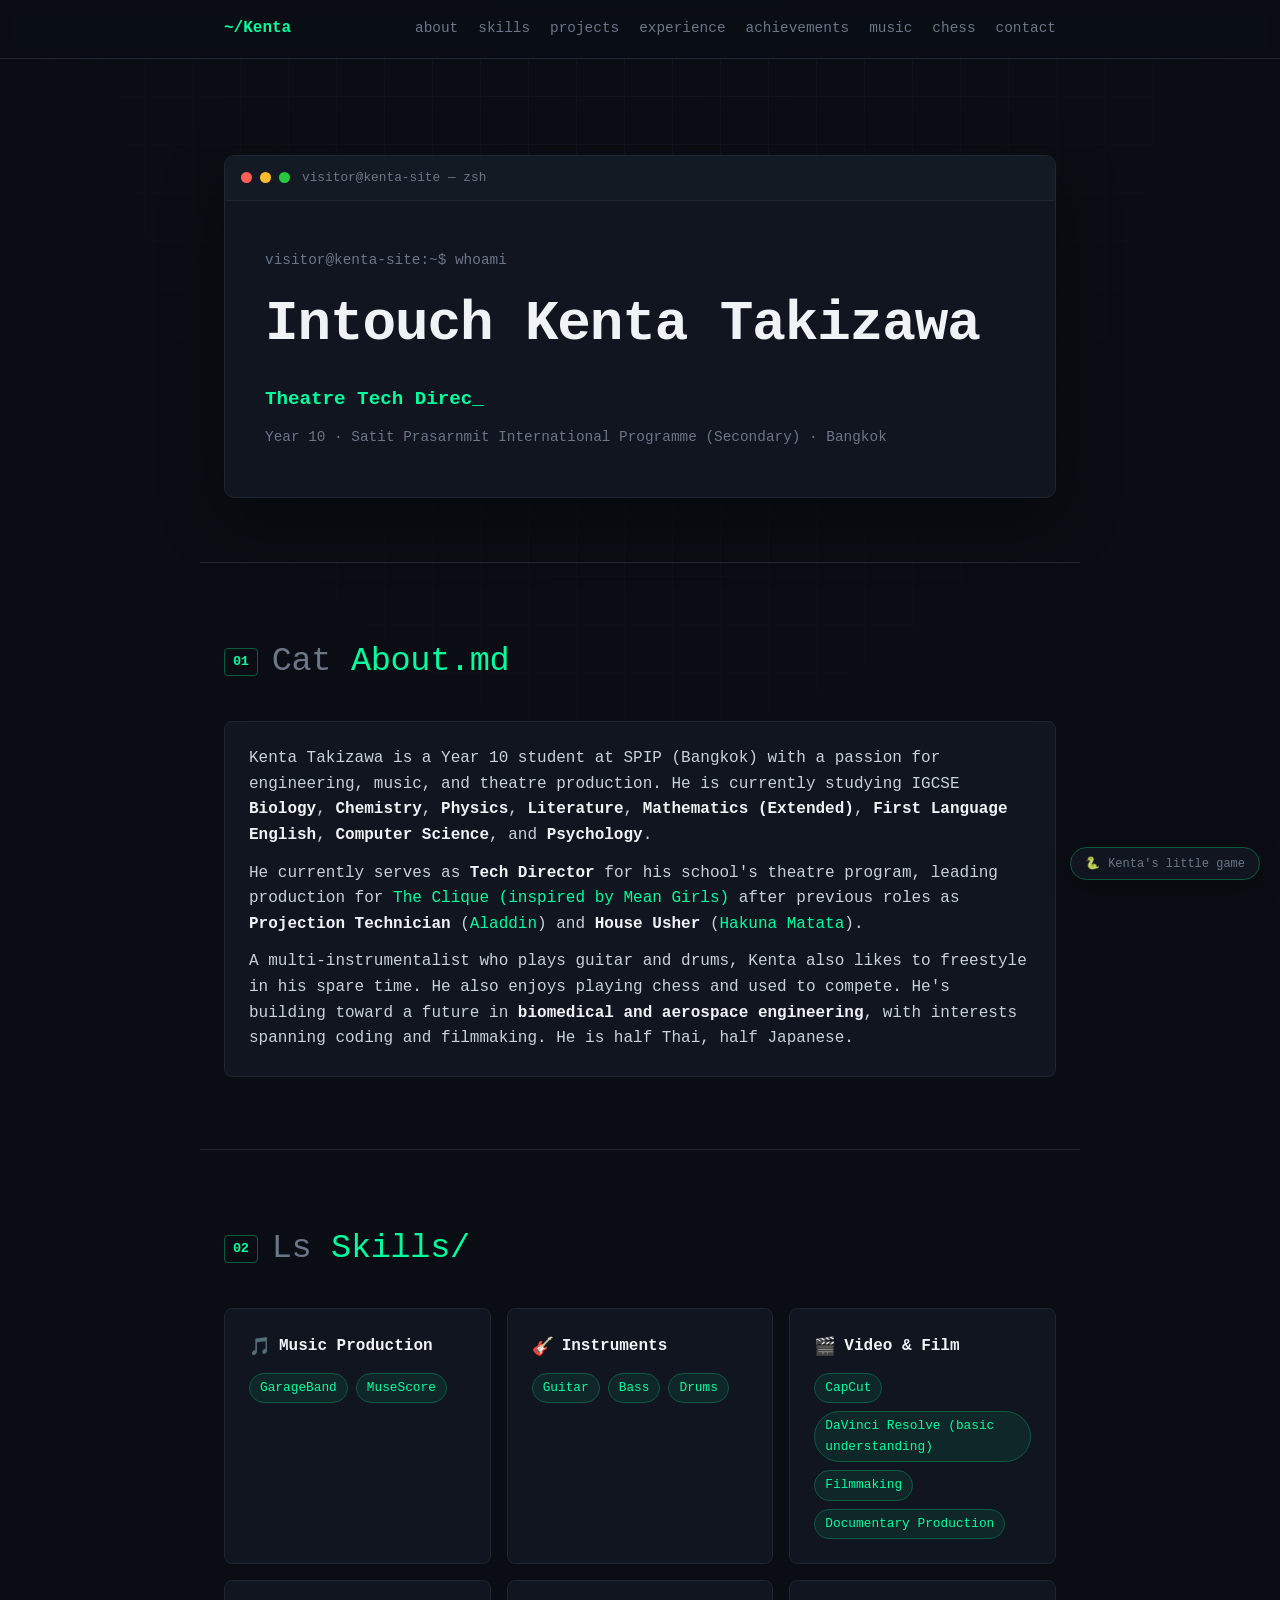
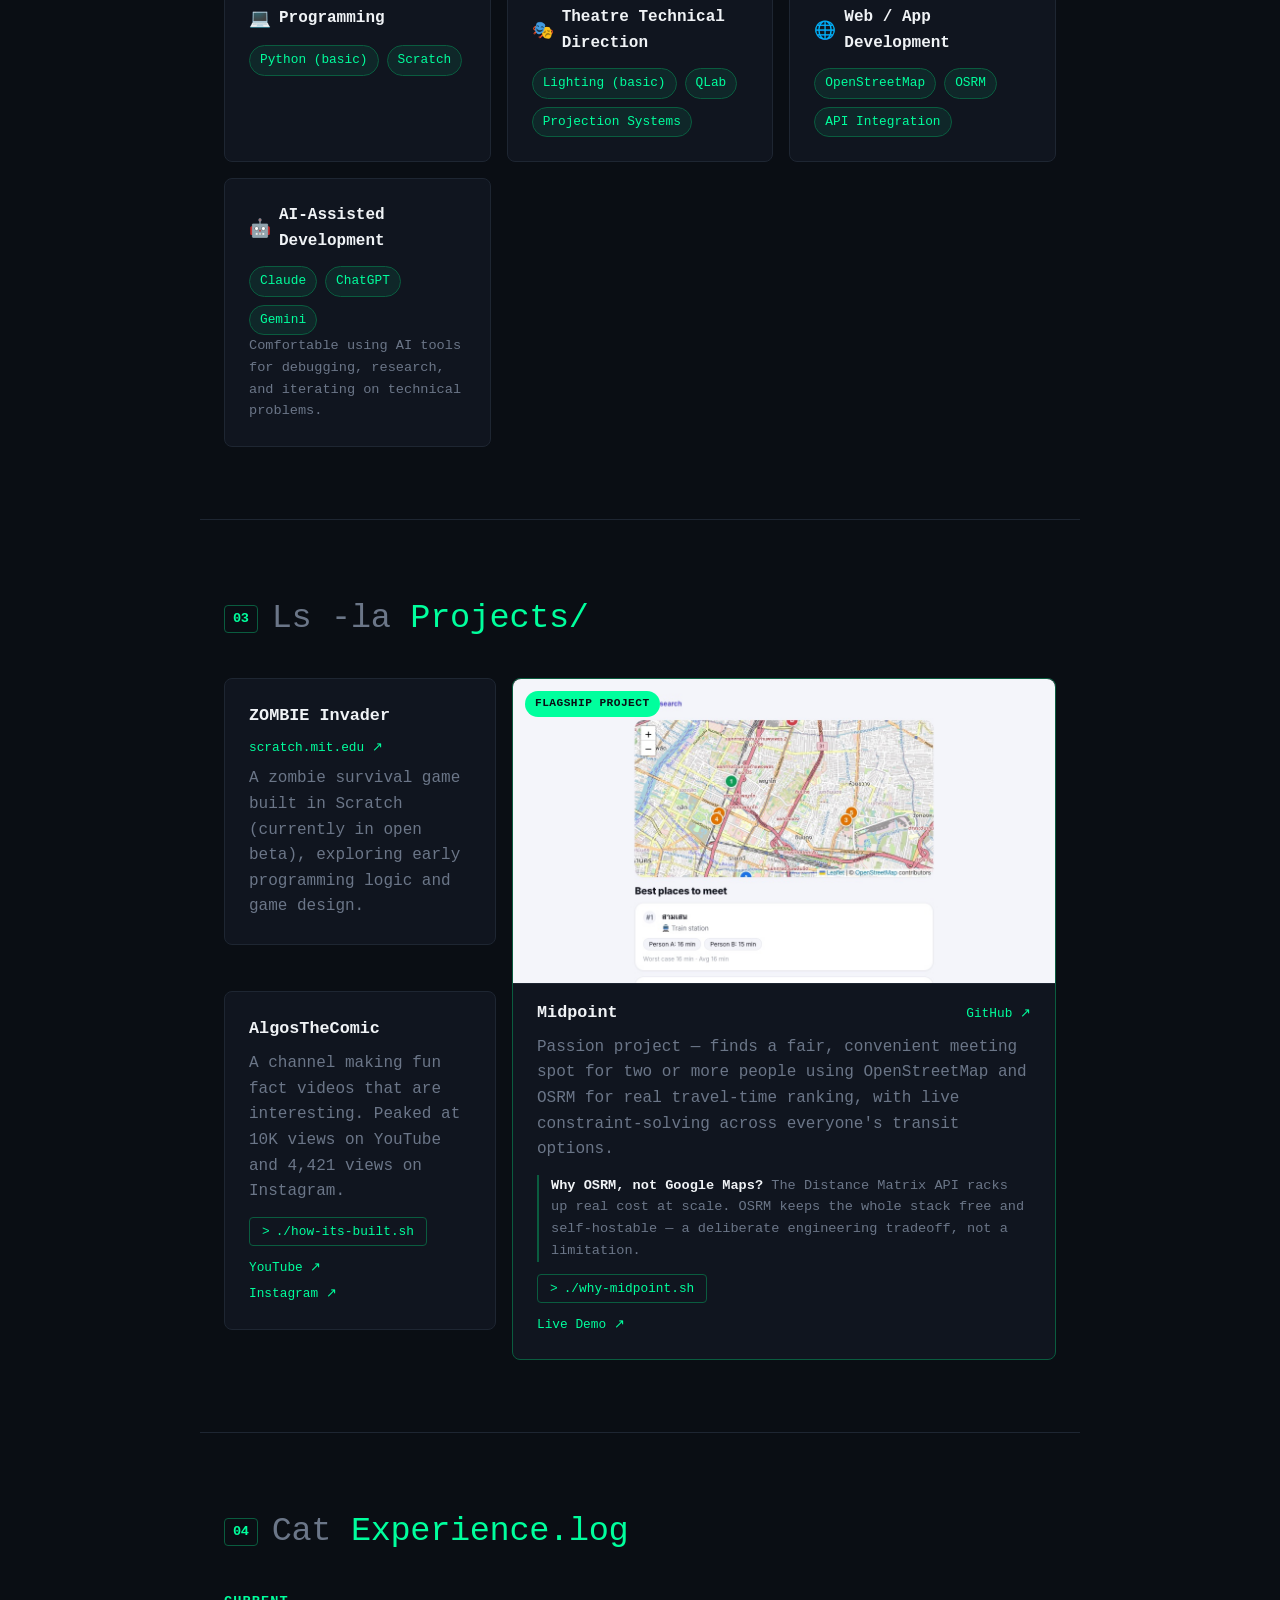
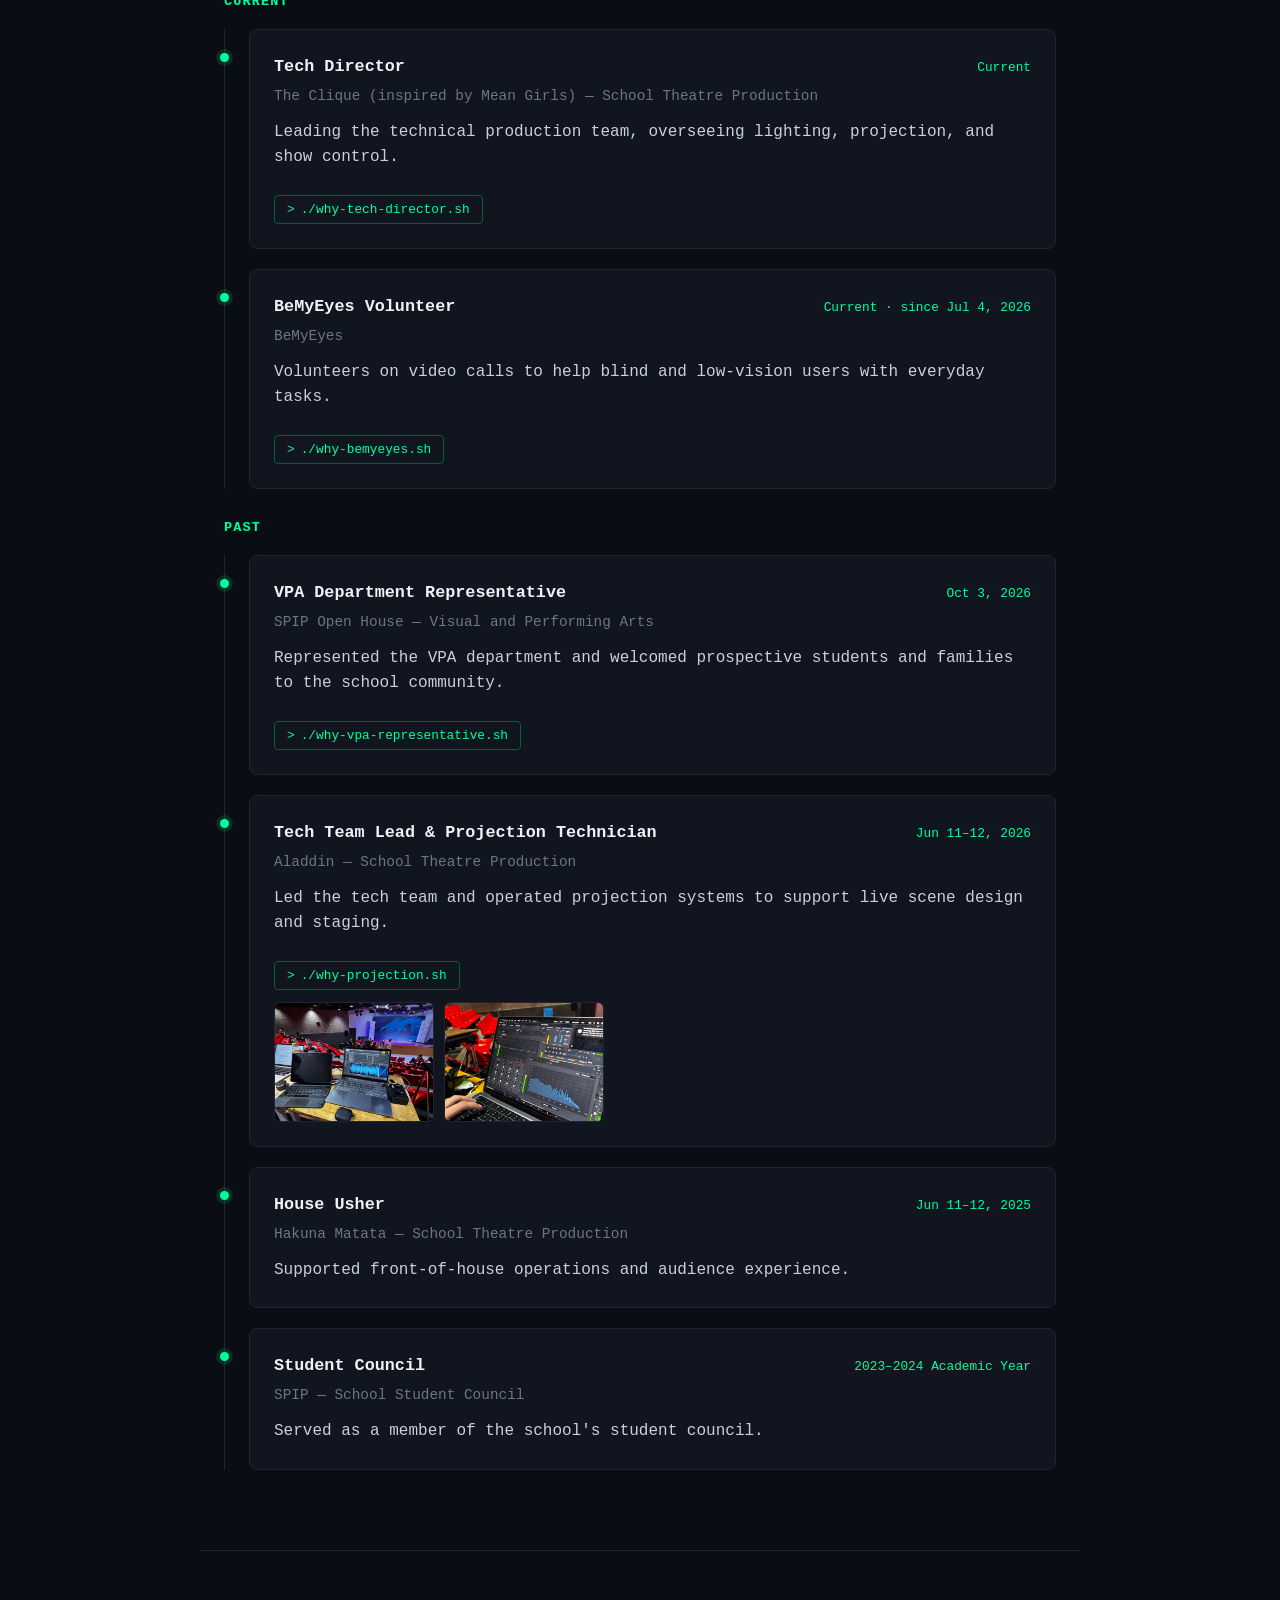
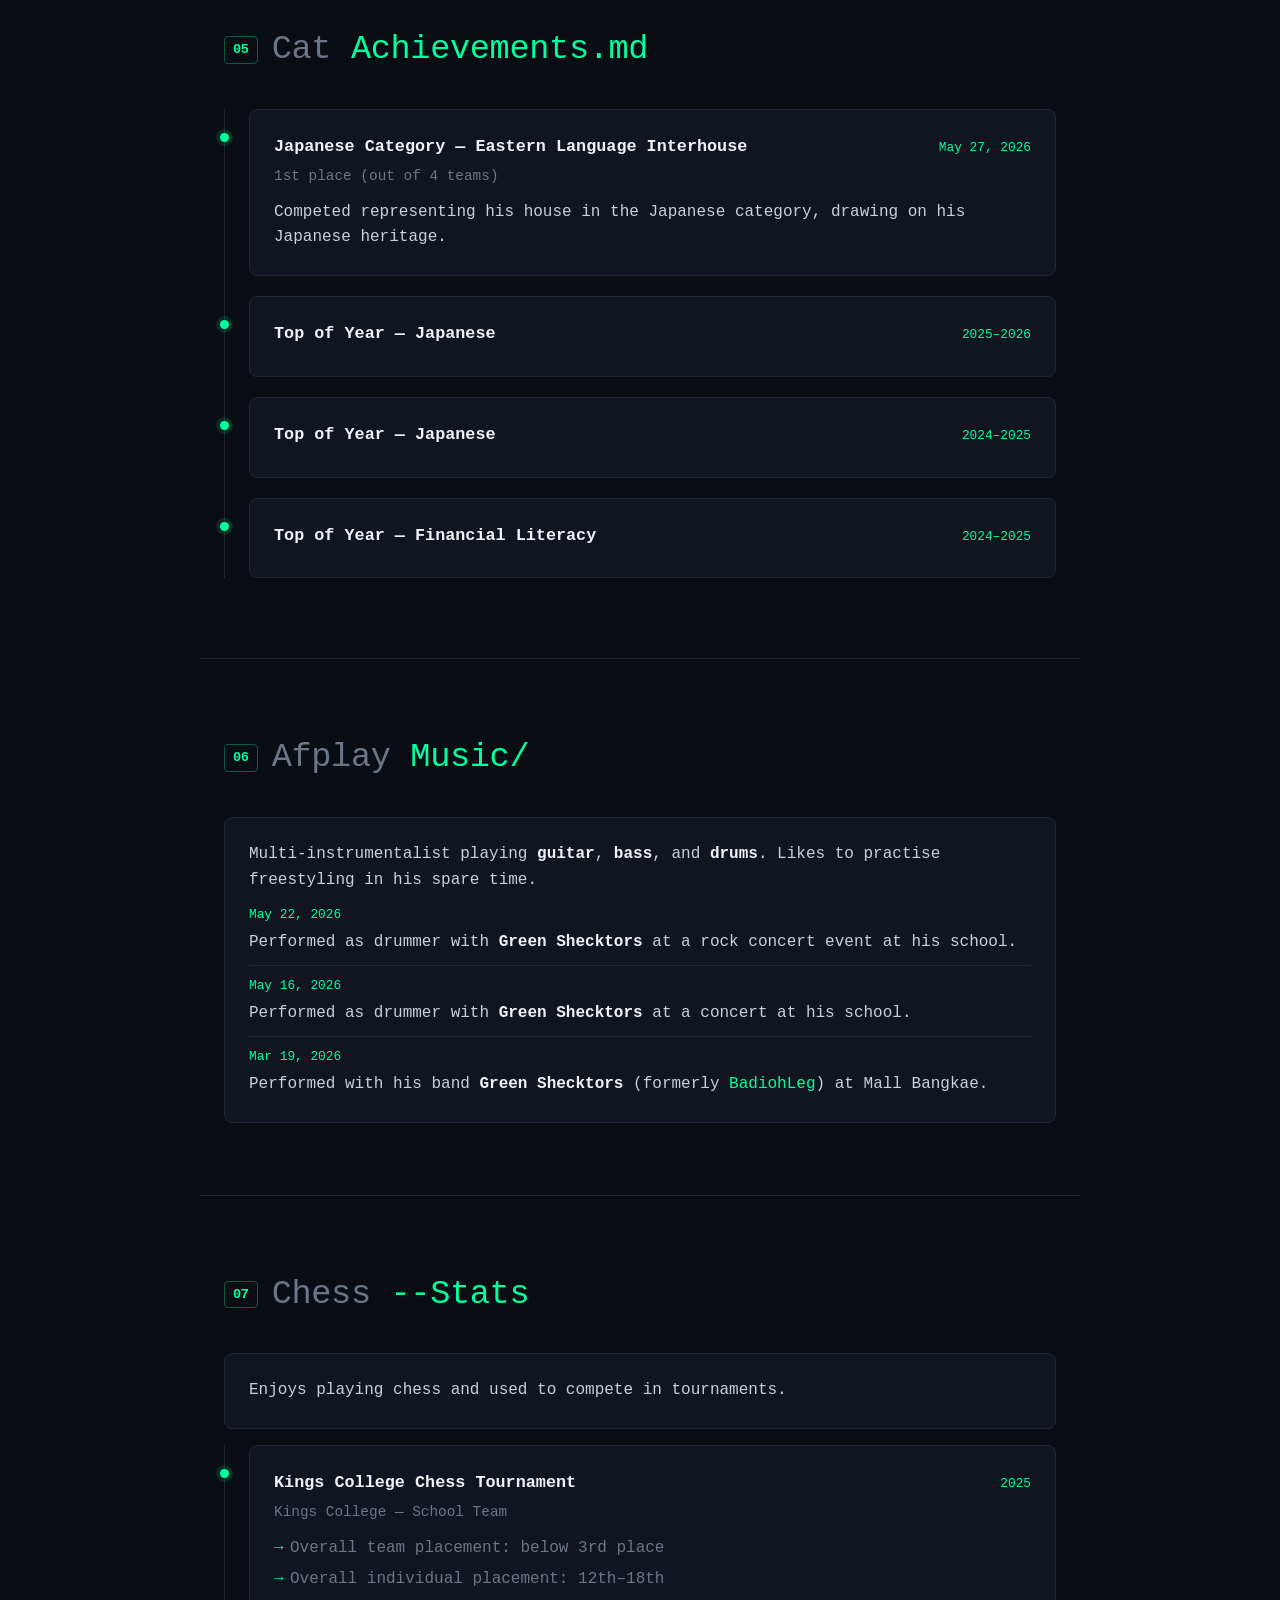
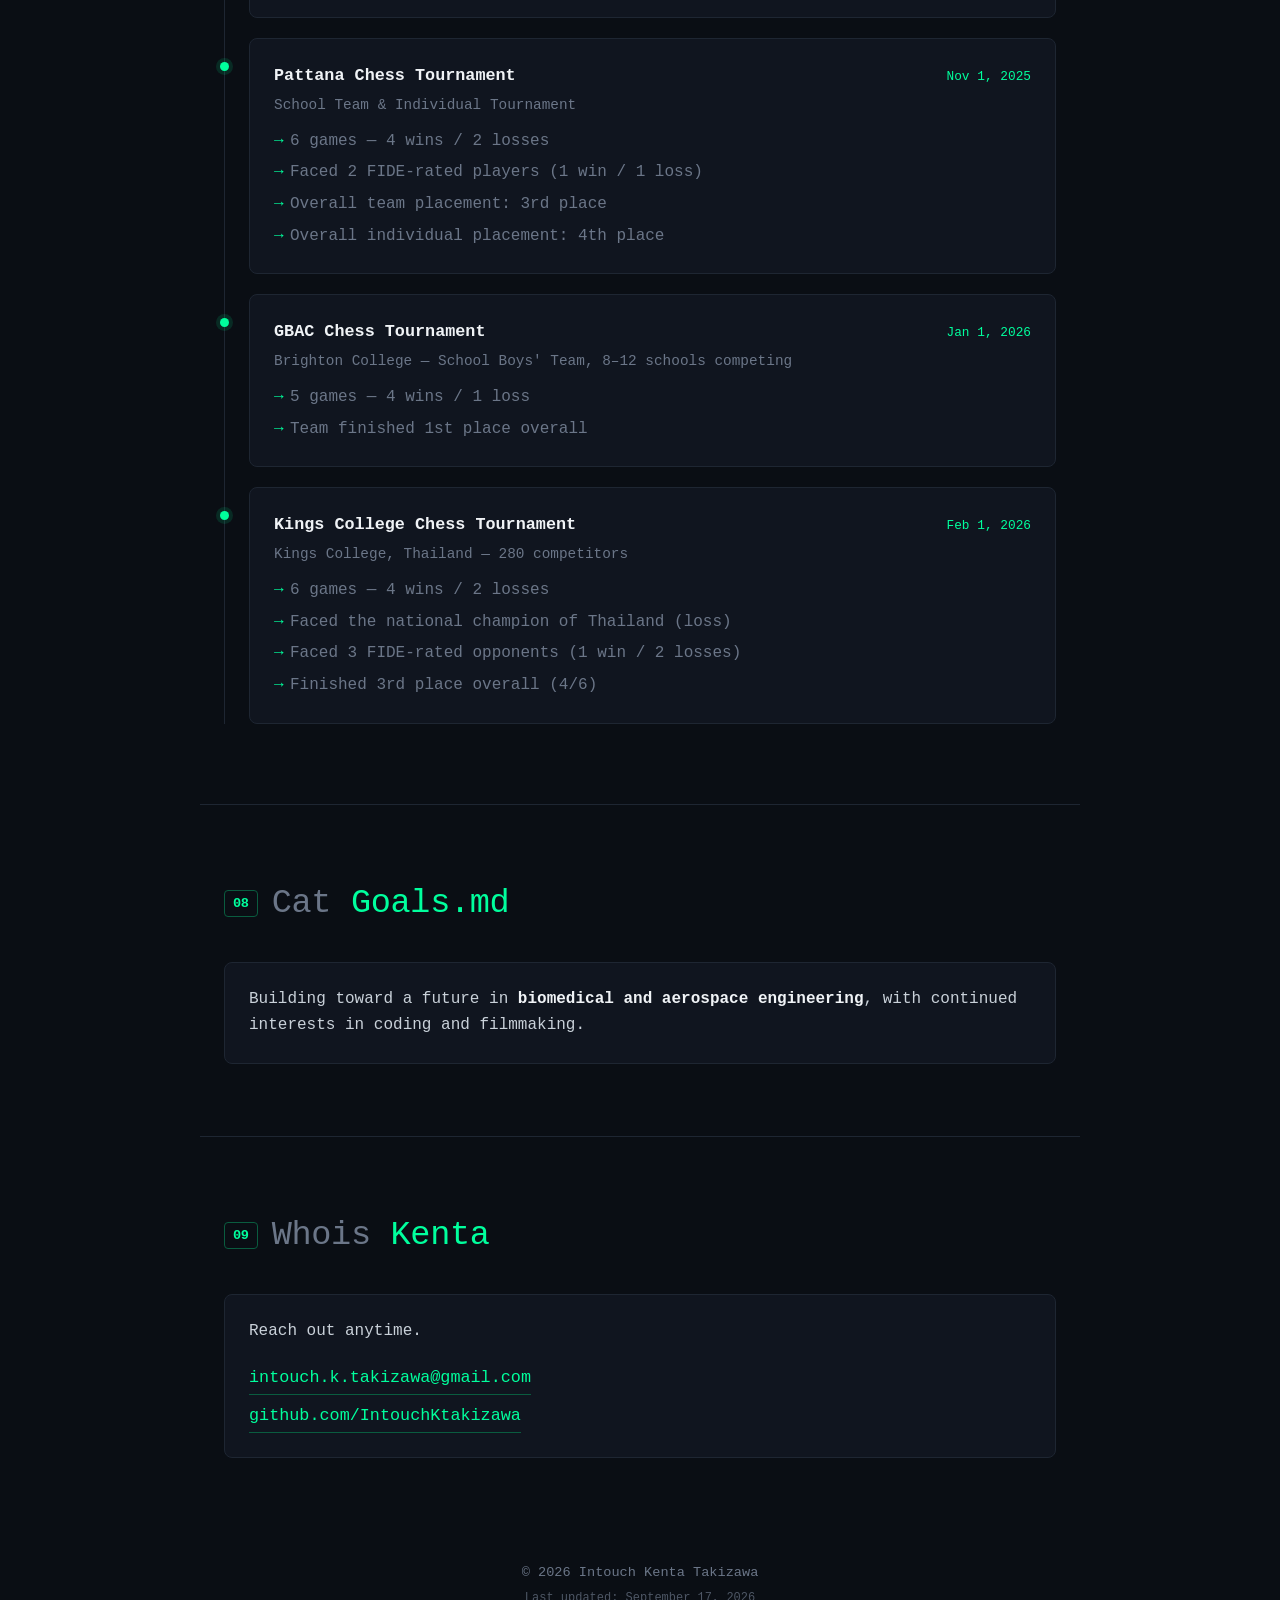
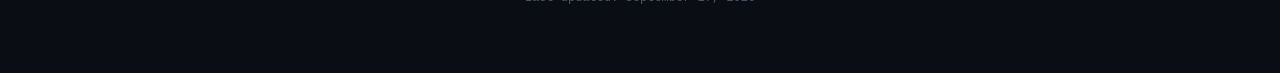
==== index.html @ 9467d714 "Add VPA Open House representative experience" ====
<!DOCTYPE html>
<html lang="en">
<head>
<meta charset="UTF-8">
<meta name="viewport" content="width=device-width, initial-scale=1.0">
<title>Kenta Takizawa</title>
<link rel="stylesheet" href="style.css">
</head>
<body>

<div class="bg-grid"></div>

<header class="nav">
  <div class="nav-inner">
    <span class="logo">~/Kenta</span>
    <nav class="nav-links">
      <a href="#about">about</a>
      <a href="#skills">skills</a>
      <a href="#projects">projects</a>
      <a href="#experience">experience</a>
      <a href="#achievements">achievements</a>
      <a href="#music">music</a>
      <a href="#chess">chess</a>
      <a href="#contact">contact</a>
    </nav>
  </div>
</header>

<main>

  <section class="hero">
    <div class="terminal-window">
      <div class="terminal-titlebar">
        <span class="terminal-dot dot-red"></span>
        <span class="terminal-dot dot-yellow"></span>
        <span class="terminal-dot dot-green"></span>
        <span class="terminal-title">visitor@kenta-site &mdash; zsh</span>
      </div>
      <div class="terminal-body">
        <p class="prompt">visitor@kenta-site:~$ whoami</p>
        <h1>Intouch Kenta Takizawa</h1>
        <p class="role"><span id="typed"></span><span class="cursor">_</span></p>
        <p class="location">Year 10 &middot; Satit Prasarnmit International Programme (Secondary) &middot; Bangkok</p>
      </div>
    </div>
  </section>

  <section id="about" class="section">
    <h2><span class="tag">01</span><span class="cmd">Cat <span class="cmd-target">About.md</span></span></h2>
    <div class="card">
      <p>
        Kenta Takizawa is a Year 10 student at SPIP (Bangkok) with a passion for engineering,
        music, and theatre production. He is currently studying IGCSE
        <strong>Biology</strong>, <strong>Chemistry</strong>, <strong>Physics</strong>,
        <strong>Literature</strong>, <strong>Mathematics (Extended)</strong>,
        <strong>First Language English</strong>, <strong>Computer Science</strong>, and
        <strong>Psychology</strong>.
      </p>
      <p>
        He currently serves as <strong>Tech Director</strong> for his school's theatre program,
        leading production for <em>The Clique (inspired by Mean Girls)</em> after previous roles as
        <strong>Projection Technician</strong> (<em>Aladdin</em>) and <strong>House Usher</strong>
        (<em>Hakuna Matata</em>).
      </p>
      <p>
        A multi-instrumentalist who plays guitar and drums, Kenta also likes to freestyle in his
        spare time. He also enjoys playing chess and used to compete. He's building
        toward a future in
        <strong>biomedical and aerospace engineering</strong>, with interests spanning coding and
        filmmaking. He is half Thai, half Japanese.
      </p>
    </div>
  </section>

  <section id="skills" class="section">
    <h2><span class="tag">02</span><span class="cmd">Ls <span class="cmd-target">Skills/</span></span></h2>
    <div class="skills-grid">

      <div class="card skill-card">
        <h3><span class="skill-icon" aria-hidden="true">&#127925;</span> Music Production</h3>
        <div class="pills">
          <span class="pill">GarageBand</span>
          <span class="pill">MuseScore</span>
        </div>
      </div>

      <div class="card skill-card">
        <h3><span class="skill-icon" aria-hidden="true">&#127928;</span> Instruments</h3>
        <div class="pills">
          <span class="pill">Guitar</span>
          <span class="pill">Bass</span>
          <span class="pill">Drums</span>
        </div>
      </div>

      <div class="card skill-card">
        <h3><span class="skill-icon" aria-hidden="true">&#127916;</span> Video &amp; Film</h3>
        <div class="pills">
          <span class="pill">CapCut</span>
          <span class="pill">DaVinci Resolve (basic understanding)</span>
          <span class="pill">Filmmaking</span>
          <span class="pill">Documentary Production</span>
        </div>
      </div>

      <div class="card skill-card">
        <h3><span class="skill-icon" aria-hidden="true">&#128187;</span> Programming</h3>
        <div class="pills">
          <span class="pill">Python (basic)</span>
          <span class="pill">Scratch</span>
        </div>
      </div>

      <div class="card skill-card">
        <h3><span class="skill-icon" aria-hidden="true">&#127917;</span> Theatre Technical Direction</h3>
        <div class="pills">
          <span class="pill">Lighting (basic)</span>
          <span class="pill">QLab</span>
          <span class="pill">Projection Systems</span>
        </div>
      </div>

      <div class="card skill-card">
        <h3><span class="skill-icon" aria-hidden="true">&#127760;</span> Web / App Development</h3>
        <div class="pills">
          <span class="pill">OpenStreetMap</span>
          <span class="pill">OSRM</span>
          <span class="pill">API Integration</span>
        </div>
      </div>

      <div class="card skill-card">
        <h3><span class="skill-icon" aria-hidden="true">&#129302;</span> AI-Assisted Development</h3>
        <div class="pills">
          <span class="pill">Claude</span>
          <span class="pill">ChatGPT</span>
          <span class="pill">Gemini</span>
        </div>
        <p class="skill-note">Comfortable using AI tools for debugging, research, and iterating on technical problems.</p>
      </div>

    </div>
  </section>

  <section id="projects" class="section">
    <h2><span class="tag">03</span><span class="cmd">Ls -la <span class="cmd-target">Projects/</span></span></h2>
    <div class="projects-grid">

      <a class="card project-card" href="https://scratch.mit.edu/projects/893676050/" target="_blank" rel="noopener noreferrer">
        <div class="project-head">
          <h3>ZOMBIE Invader</h3>
          <span class="project-link">scratch.mit.edu &#8599;</span>
        </div>
        <p>A zombie survival game built in Scratch (currently in open beta), exploring early programming logic and game design.</p>
      </a>

      <div class="card project-card featured">
        <span class="featured-badge">Flagship Project</span>
        <img class="project-image" src="images/midpoint-demo.jpg" alt="Midpoint app showing a map with ranked meeting-point suggestions in Bangkok" loading="lazy">
        <div class="project-head">
          <h3>Midpoint</h3>
          <a class="project-link" href="https://github.com/IntouchKtakizawa/Midpoint" target="_blank" rel="noopener noreferrer">GitHub &#8599;</a>
        </div>
        <p>Passion project &mdash; finds a fair, convenient meeting spot for two or more people using OpenStreetMap and OSRM for real travel-time ranking, with live constraint-solving across everyone's transit options.</p>
        <p class="why-line"><strong>Why OSRM, not Google Maps?</strong> The Distance Matrix API racks up real cost at scale. OSRM keeps the whole stack free and self-hostable &mdash; a deliberate engineering tradeoff, not a limitation.</p>
        <button class="story-toggle" type="button" aria-expanded="false">
          <span class="story-toggle-icon">&gt;</span> ./why-midpoint.sh
        </button>
        <div class="story-content">
          <div class="story-inner">
            <p>
              Why build this? Meeting up with friends always turned into the same argument &mdash;
              someone picks a spot, and it's usually convenient for them, not everyone. I wanted to
              replace that with a calculation: rank locations by actual travel time for every
              person involved, so the "fair" spot isn't just whoever spoke first.
            </p>
          </div>
        </div>
        <div class="project-links">
          <a href="https://midpointopensource.netlify.app/" target="_blank" rel="noopener noreferrer" class="project-link">Live Demo &#8599;</a>
        </div>
      </div>

      <div class="card project-card">
        <div class="project-head">
          <h3>AlgosTheComic</h3>
        </div>
        <p>A channel making fun fact videos that are interesting. Peaked at 10K views on YouTube and 4,421 views on Instagram.</p>
        <button class="story-toggle" type="button" aria-expanded="false">
          <span class="story-toggle-icon">&gt;</span> ./how-its-built.sh
        </button>
        <div class="story-content">
          <div class="story-inner">
            <p>
              A fully automated content channel producing fun-fact videos on science and trivia
              topics. Built an end-to-end pipeline &mdash; GPT generates scripts, ElevenLabs
              handles voice narration, and an automation tool assembles the final video &mdash;
              requiring no manual editing per episode.
            </p>
          </div>
        </div>
        <div class="project-links">
          <a href="https://www.youtube.com/@AlgosTheComic" target="_blank" rel="noopener noreferrer" class="project-link">YouTube &#8599;</a>
          <a href="https://www.instagram.com/algosthecomic/" target="_blank" rel="noopener noreferrer" class="project-link">Instagram &#8599;</a>
        </div>
      </div>

    </div>
  </section>

  <section id="experience" class="section">
    <h2><span class="tag">04</span><span class="cmd">Cat <span class="cmd-target">Experience.log</span></span></h2>

    <h3 class="subheading">Current</h3>
    <div class="timeline">

      <div class="timeline-item">
        <div class="timeline-dot"></div>
        <div class="card">
          <div class="timeline-head">
            <h3>Tech Director</h3>
            <span class="timeline-date">Current</span>
          </div>
          <p class="timeline-sub">The Clique (inspired by Mean Girls) &mdash; School Theatre Production</p>
          <p>Leading the technical production team, overseeing lighting, projection, and show control.</p>
          <button class="story-toggle" type="button" aria-expanded="false">
            <span class="story-toggle-icon">&gt;</span> ./why-tech-director.sh
          </button>
          <div class="story-content">
            <div class="story-inner">
              <p>
                After learning projection, I wanted to understand the whole system, not just my
                one piece of it. Lighting, sound, QLab, all of it, seeing how everything connects
                is what actually interests me, and that's what pushed me to take on the Tech
                Director role for The Clique (inspired by Mean Girls).
              </p>
              <p>
                When we started, our team was only 4 people, and shortly after one member left,
                which left the rest of us struggling to keep up. I didn't want future members to
                go through that same struggle, so a big part of why I wanted this role was to
                build a more stress free environment for the team. As Tech Director I'm
                responsible for whether the entire technical side works, not just one station,
                and I like that a lot more than just doing a single task. Part of why I wanted
                this role is training the next generation of the team too, so the program keeps
                running well after I leave. I want to leave the tech program stronger than I
                found it, not just hold the title.
              </p>
            </div>
          </div>
        </div>
      </div>

      <div class="timeline-item">
        <div class="timeline-dot"></div>
        <div class="card">
          <div class="timeline-head">
            <h3>BeMyEyes Volunteer</h3>
            <span class="timeline-date">Current &middot; since Jul 4, 2026</span>
          </div>
          <p class="timeline-sub">BeMyEyes</p>
          <p>Volunteers on video calls to help blind and low-vision users with everyday tasks.</p>
          <button class="story-toggle" type="button" aria-expanded="false">
            <span class="story-toggle-icon">&gt;</span> ./why-bemyeyes.sh
          </button>
          <div class="story-content">
            <div class="story-inner">
              <p>
                I signed up as a BeMyEyes volunteer because it's one of the most direct ways I've
                found to use ordinary tech, just a phone camera and a video call, to solve a real
                problem for someone in real time. A call comes in, I describe what I see: an
                expiration date, a bus number, the color of a shirt. Small ask most of the time,
                but it matters a lot to the person on the other end.
              </p>
              <p>
                It also connects to why I'm drawn to biomedical and aerospace engineering, both
                about building systems that extend what the body can do. BeMyEyes is the low
                tech, human version of that, acting as someone's eyes for thirty seconds.
              </p>
              <p>
                There are around a million blind and low vision users on the app but over ten
                million volunteers, so the odds of a call reaching me are slim. That doesn't
                bother me. It just means most calls only get answered because someone happened to
                be free when others weren't. Being one of the people available for that, even
                rarely, feels worth it.
              </p>
            </div>
          </div>
        </div>
      </div>

    </div>

    <h3 class="subheading">Past</h3>
    <div class="timeline">

      <div class="timeline-item">
        <div class="timeline-dot"></div>
        <div class="card">
          <div class="timeline-head">
            <h3>VPA Department Representative</h3>
            <span class="timeline-date">Oct 3, 2026</span>
          </div>
          <p class="timeline-sub">SPIP Open House &mdash; Visual and Performing Arts</p>
          <p>Represented the VPA department and welcomed prospective students and families to the school community.</p>
          <button class="story-toggle" type="button" aria-expanded="false">
            <span class="story-toggle-icon">&gt;</span> ./why-vpa-representative.sh
          </button>
          <div class="story-content">
            <div class="story-inner">
              <p>
                I volunteered to be a Visual and Performing Arts (VPA) department representative
                because this school has been an incredible environment of support and dedication
                ever since I joined. The teachers in the VPA department, in particular, have gone
                above and beyond to foster creativity and build our confidence. Because of the
                impact they&rsquo;ve had on my journey, I wanted to step up and give back. My goal
                is to help showcase everything our department has to offer, ensuring that new and
                upcoming students immediately feel that same sense of encouragement and see just
                how vibrant and dedicated the VPA community truly is.
              </p>
            </div>
          </div>
        </div>
      </div>

      <div class="timeline-item">
        <div class="timeline-dot"></div>
        <div class="card">
          <div class="timeline-head">
            <h3>Tech Team Lead &amp; Projection Technician</h3>
            <span class="timeline-date">Jun 11&ndash;12, 2026</span>
          </div>
          <p class="timeline-sub">Aladdin &mdash; School Theatre Production</p>
          <p>Led the tech team and operated projection systems to support live scene design and staging.</p>
          <button class="story-toggle" type="button" aria-expanded="false">
            <span class="story-toggle-icon">&gt;</span> ./why-projection.sh
          </button>
          <div class="story-content">
            <div class="story-inner">
              <p>
                Watching Hakuna Matata as a House Usher, I got to see the tech side of the
                production up close for the first time, and it sparked something in me. I found
                myself way more interested in how the show was being run technically than I
                expected, and that's what pulled me toward becoming a Projection Technician for
                Aladdin.
              </p>
              <p>
                I've always been drawn to how technical show control works, projection, timing,
                cues, since it's basically engineering happening live with zero room for error.
                Projection also sits right between the creative side of a show and the technical
                side, so it's not just art and not just hardware, it's both, and that overlap is
                exactly what I find interesting. This was also the first time I was trusted with
                real systems where a mistake would actually show, live, in front of an audience,
                and instead of stressing me out, that pressure made me want to get better at it.
              </p>
            </div>
          </div>
          <div class="timeline-photos">
            <img src="images/aladdin-1.jpg" alt="Aladdin production &mdash; projection tech work" loading="lazy">
            <img src="images/aladdin-2.jpg" alt="Aladdin production &mdash; projection tech work" loading="lazy">
          </div>
        </div>
      </div>

      <div class="timeline-item">
        <div class="timeline-dot"></div>
        <div class="card">
          <div class="timeline-head">
            <h3>House Usher</h3>
            <span class="timeline-date">Jun 11&ndash;12, 2025</span>
          </div>
          <p class="timeline-sub">Hakuna Matata &mdash; School Theatre Production</p>
          <p>Supported front-of-house operations and audience experience.</p>
        </div>
      </div>

      <div class="timeline-item">
        <div class="timeline-dot"></div>
        <div class="card">
          <div class="timeline-head">
            <h3>Student Council</h3>
            <span class="timeline-date">2023&ndash;2024 Academic Year</span>
          </div>
          <p class="timeline-sub">SPIP &mdash; School Student Council</p>
          <p>Served as a member of the school's student council.</p>
        </div>
      </div>

    </div>
  </section>

  <section id="achievements" class="section">
    <h2><span class="tag">05</span><span class="cmd">Cat <span class="cmd-target">Achievements.md</span></span></h2>
    <div class="timeline">

      <div class="timeline-item">
        <div class="timeline-dot"></div>
        <div class="card">
          <div class="timeline-head">
            <h3>Japanese Category &mdash; Eastern Language Interhouse</h3>
            <span class="timeline-date">May 27, 2026</span>
          </div>
          <p class="timeline-sub">1st place (out of 4 teams)</p>
          <p>Competed representing his house in the Japanese category, drawing on his Japanese heritage.</p>
        </div>
      </div>

      <div class="timeline-item">
        <div class="timeline-dot"></div>
        <div class="card">
          <div class="timeline-head">
            <h3>Top of Year &mdash; Japanese</h3>
            <span class="timeline-date">2025&ndash;2026</span>
          </div>
        </div>
      </div>

      <div class="timeline-item">
        <div class="timeline-dot"></div>
        <div class="card">
          <div class="timeline-head">
            <h3>Top of Year &mdash; Japanese</h3>
            <span class="timeline-date">2024&ndash;2025</span>
          </div>
        </div>
      </div>

      <div class="timeline-item">
        <div class="timeline-dot"></div>
        <div class="card">
          <div class="timeline-head">
            <h3>Top of Year &mdash; Financial Literacy</h3>
            <span class="timeline-date">2024&ndash;2025</span>
          </div>
        </div>
      </div>

    </div>
  </section>

  <section id="music" class="section">
    <h2><span class="tag">06</span><span class="cmd">Afplay <span class="cmd-target">Music/</span></span></h2>
    <div class="card">
      <p>
        Multi-instrumentalist playing <strong>guitar</strong>, <strong>bass</strong>, and
        <strong>drums</strong>. Likes to practise freestyling in his spare time.
      </p>
      <ul class="performances">
        <li>
          <span class="performance-date">May 22, 2026</span>
          Performed as drummer with <strong>Green Shecktors</strong> at a rock concert event at his school.
        </li>
        <li>
          <span class="performance-date">May 16, 2026</span>
          Performed as drummer with <strong>Green Shecktors</strong> at a concert at his school.
        </li>
        <li>
          <span class="performance-date">Mar 19, 2026</span>
          Performed with his band <strong>Green Shecktors</strong> (formerly <em>BadiohLeg</em>) at Mall Bangkae.
        </li>
      </ul>
    </div>
  </section>

  <section id="chess" class="section">
    <h2><span class="tag">07</span><span class="cmd">Chess <span class="cmd-target">--Stats</span></span></h2>
    <div class="card">
      <p>Enjoys playing chess and used to compete in tournaments.</p>
    </div>
    <div class="timeline">

      <div class="timeline-item">
        <div class="timeline-dot"></div>
        <div class="card">
          <div class="timeline-head">
            <h3>Kings College Chess Tournament</h3>
            <span class="timeline-date">2025</span>
          </div>
          <p class="timeline-sub">Kings College &mdash; School Team</p>
          <ul class="stat-list">
            <li>Overall team placement: below 3rd place</li>
            <li>Overall individual placement: 12th&ndash;18th</li>
          </ul>
        </div>
      </div>

      <div class="timeline-item">
        <div class="timeline-dot"></div>
        <div class="card">
          <div class="timeline-head">
            <h3>Pattana Chess Tournament</h3>
            <span class="timeline-date">Nov 1, 2025</span>
          </div>
          <p class="timeline-sub">School Team &amp; Individual Tournament</p>
          <ul class="stat-list">
            <li>6 games &mdash; 4 wins / 2 losses</li>
            <li>Faced 2 FIDE-rated players (1 win / 1 loss)</li>
            <li>Overall team placement: 3rd place</li>
            <li>Overall individual placement: 4th place</li>
          </ul>
        </div>
      </div>

      <div class="timeline-item">
        <div class="timeline-dot"></div>
        <div class="card">
          <div class="timeline-head">
            <h3>GBAC Chess Tournament</h3>
            <span class="timeline-date">Jan 1, 2026</span>
          </div>
          <p class="timeline-sub">Brighton College &mdash; School Boys' Team, 8&ndash;12 schools competing</p>
          <ul class="stat-list">
            <li>5 games &mdash; 4 wins / 1 loss</li>
            <li>Team finished 1st place overall</li>
          </ul>
        </div>
      </div>

      <div class="timeline-item">
        <div class="timeline-dot"></div>
        <div class="card">
          <div class="timeline-head">
            <h3>Kings College Chess Tournament</h3>
            <span class="timeline-date">Feb 1, 2026</span>
          </div>
          <p class="timeline-sub">Kings College, Thailand &mdash; 280 competitors</p>
          <ul class="stat-list">
            <li>6 games &mdash; 4 wins / 2 losses</li>
            <li>Faced the national champion of Thailand (loss)</li>
            <li>Faced 3 FIDE-rated opponents (1 win / 2 losses)</li>
            <li>Finished 3rd place overall (4/6)</li>
          </ul>
        </div>
      </div>

    </div>
  </section>

  <section id="goals" class="section">
    <h2><span class="tag">08</span><span class="cmd">Cat <span class="cmd-target">Goals.md</span></span></h2>
    <div class="card">
      <p>
        Building toward a future in <strong>biomedical and aerospace engineering</strong>, with
        continued interests in coding and filmmaking.
      </p>
    </div>
  </section>

  <section id="contact" class="section">
    <h2><span class="tag">09</span><span class="cmd">Whois <span class="cmd-target">Kenta</span></span></h2>
    <div class="card contact-card">
      <p>Reach out anytime.</p>
      <a class="email-link" href="mailto:intouch.k.takizawa@gmail.com">intouch.k.takizawa@gmail.com</a>
      <a class="email-link" href="https://github.com/IntouchKtakizawa" target="_blank" rel="noopener noreferrer">github.com/IntouchKtakizawa</a>
    </div>
  </section>

</main>

<footer class="footer">
  <p>&copy; <span id="year"></span> Intouch Kenta Takizawa</p>
  <p class="last-updated">Last updated: September 17, 2026</p>
</footer>

<div class="game-widget">
  <div id="game-panel" class="game-panel" hidden>
    <div class="game-panel-header">
      <span>Kenta's little game</span>
      <button id="game-close" class="game-close-btn" type="button" aria-label="Close game">&times;</button>
    </div>
    <div class="game-stats">
      <span>Score: <strong id="snake-score">0</strong></span>
      <span>Best: <strong id="snake-best">0</strong></span>
    </div>
    <canvas id="snake-canvas" width="240" height="240"></canvas>
    <div class="game-controls">
      <button id="snake-start" class="game-start-btn" type="button">Start Game</button>
      <p class="game-hint">Arrow keys or WASD</p>
    </div>
    <div class="game-touch-controls" aria-hidden="true">
      <button class="game-btn game-btn-up" type="button" data-dir="up">&#8593;</button>
      <div class="game-btn-row">
        <button class="game-btn" type="button" data-dir="left">&#8592;</button>
        <button class="game-btn" type="button" data-dir="down">&#8595;</button>
        <button class="game-btn" type="button" data-dir="right">&#8594;</button>
      </div>
    </div>
  </div>
  <button id="game-toggle" class="game-toggle-btn" type="button" aria-expanded="false">
    <span aria-hidden="true">&#128013;</span><span>Kenta's little game</span>
  </button>
</div>

<script src="script.js"></script>
</body>
</html>
---- style.css ----
:root {
  --bg: #0a0e14;
  --bg-alt: #10151f;
  --border: #1e2632;
  --text: #c9d1d9;
  --text-dim: #6b7688;
  --accent: #00ff9d;
  --accent-dim: #0a5c3f;
  --mono: "SF Mono", "Fira Code", "JetBrains Mono", ui-monospace, Menlo, Consolas, monospace;
}

* {
  box-sizing: border-box;
}

html {
  scroll-behavior: smooth;
}

body {
  margin: 0;
  background: var(--bg);
  color: var(--text);
  font-family: var(--mono);
  line-height: 1.6;
  position: relative;
  overflow-x: hidden;
}

.bg-grid {
  position: fixed;
  inset: 0;
  z-index: -1;
  background-image:
    linear-gradient(to right, var(--border) 1px, transparent 1px),
    linear-gradient(to bottom, var(--border) 1px, transparent 1px);
  background-size: 48px 48px;
  opacity: 0.35;
  mask-image: radial-gradient(ellipse at top, black, transparent 75%);
}

/* Nav */
.nav {
  position: sticky;
  top: 0;
  z-index: 10;
  background: rgba(10, 14, 20, 0.85);
  backdrop-filter: blur(8px);
  border-bottom: 1px solid var(--border);
}

.nav-inner {
  max-width: 880px;
  margin: 0 auto;
  padding: 16px 24px;
  display: flex;
  justify-content: space-between;
  align-items: center;
  flex-wrap: wrap;
  gap: 12px;
}

.logo {
  color: var(--accent);
  font-weight: 600;
}

.nav-links {
  display: flex;
  gap: 20px;
  flex-wrap: wrap;
}

.nav-links a {
  color: var(--text-dim);
  text-decoration: none;
  font-size: 0.9rem;
  transition: color 0.15s ease;
}

.nav-links a:hover {
  color: var(--accent);
}

/* Hero */
.hero {
  max-width: 880px;
  margin: 0 auto;
  padding: 96px 24px 64px;
}

.terminal-window {
  background: var(--bg-alt);
  border: 1px solid var(--border);
  border-radius: 10px;
  overflow: hidden;
  box-shadow: 0 24px 60px rgba(0, 0, 0, 0.45);
}

.terminal-titlebar {
  display: flex;
  align-items: center;
  gap: 8px;
  padding: 12px 16px;
  background: #141a24;
  border-bottom: 1px solid var(--border);
}

.terminal-dot {
  width: 11px;
  height: 11px;
  border-radius: 50%;
}

.dot-red { background: #ff5f56; }
.dot-yellow { background: #ffbd2e; }
.dot-green { background: #27c93f; }

.terminal-title {
  margin-left: 4px;
  color: var(--text-dim);
  font-size: 0.8rem;
}

.terminal-body {
  padding: clamp(28px, 5vw, 48px) clamp(20px, 5vw, 40px);
}

.prompt {
  color: var(--text-dim);
  margin: 0 0 8px;
  font-size: 0.9rem;
}

.hero h1 {
  font-size: clamp(2.25rem, 6vw, 3.5rem);
  font-weight: 800;
  margin: 0 0 14px;
  color: #f0f3f6;
  letter-spacing: -0.02em;
}

.role {
  color: var(--accent);
  font-size: 1.2rem;
  font-weight: 600;
  min-height: 1.6em;
  margin: 0 0 12px;
}

.cursor {
  animation: blink 1s step-end infinite;
}

@keyframes blink {
  50% { opacity: 0; }
}

.location {
  color: var(--text-dim);
  font-size: 0.9rem;
  margin: 0;
}

/* Sections */
.section {
  max-width: 880px;
  margin: 0 auto;
  padding: 72px 24px;
  border-top: 1px solid var(--border);
}

.section:first-of-type {
  border-top: none;
}

.section h2 {
  font-size: clamp(1.5rem, 3.5vw, 2.1rem);
  font-weight: 800;
  color: #f0f3f6;
  margin: 0 0 32px;
  display: flex;
  align-items: center;
  gap: 14px;
  letter-spacing: -0.01em;
}

.tag {
  color: var(--accent);
  font-size: 0.85rem;
  font-weight: 600;
  border: 1px solid var(--accent-dim);
  padding: 2px 8px;
  border-radius: 4px;
}

.cmd {
  color: var(--text-dim);
  font-weight: 500;
}

.cmd-target {
  color: var(--accent);
}

.card {
  background: var(--bg-alt);
  border: 1px solid var(--border);
  border-radius: 8px;
  padding: 24px;
  transition: border-color 0.15s ease, transform 0.15s ease, box-shadow 0.15s ease;
}

.card p {
  margin: 0 0 12px;
}

.card p:last-child {
  margin-bottom: 0;
}

.card strong {
  color: #f0f3f6;
}

.card em {
  color: var(--accent);
  font-style: normal;
}

/* Performances */
.performances {
  list-style: none;
  margin: 0;
  padding: 0;
  display: flex;
  flex-direction: column;
  gap: 10px;
}

.performances li {
  padding-top: 10px;
  border-top: 1px solid var(--border);
}

.performances li:first-child {
  padding-top: 0;
  border-top: none;
}

.performance-date {
  display: block;
  color: var(--accent);
  font-size: 0.8rem;
  margin-bottom: 4px;
}

.stat-list {
  list-style: none;
  margin: 12px 0 0;
  padding: 0;
  display: flex;
  flex-direction: column;
  gap: 6px;
}

.stat-list li {
  color: var(--text-dim);
  padding-left: 16px;
  position: relative;
}

.stat-list li::before {
  content: "\2192";
  position: absolute;
  left: 0;
  color: var(--accent);
}

#chess > .card {
  margin-bottom: 16px;
}

/* Skills */
.skills-grid {
  display: grid;
  grid-template-columns: repeat(auto-fit, minmax(220px, 1fr));
  gap: 16px;
}

.skill-card h3 {
  margin: 0 0 12px;
  font-size: 1rem;
  color: #f0f3f6;
  display: flex;
  align-items: center;
  gap: 8px;
}

.skill-icon {
  font-size: 1.1rem;
}

.skill-note {
  margin: 12px 0 0;
  color: var(--text-dim);
  font-size: 0.85rem;
}

.skill-card:hover {
  border-color: var(--accent-dim);
  transform: translateY(-2px);
  box-shadow: 0 0 0 1px var(--accent-dim);
}

/* Projects */
.projects-grid {
  display: grid;
  grid-template-columns: 1fr 2fr;
  grid-auto-flow: dense;
  align-items: start;
  gap: 16px;
}

@media (max-width: 700px) {
  .projects-grid {
    grid-template-columns: 1fr;
  }
}

.project-card {
  position: relative;
  display: block;
  min-width: 0;
  text-decoration: none;
  color: var(--text);
  transition: border-color 0.15s ease, transform 0.15s ease;
}

.project-card:hover {
  border-color: var(--accent-dim);
  transform: translateY(-2px);
}

.project-card.featured {
  grid-column: 2;
  grid-row: span 2;
  border-color: var(--accent-dim);
}

.featured-badge {
  position: absolute;
  top: 12px;
  left: 12px;
  z-index: 1;
  background: var(--accent);
  color: var(--bg);
  font-size: 0.7rem;
  font-weight: 700;
  text-transform: uppercase;
  letter-spacing: 0.04em;
  padding: 4px 10px;
  border-radius: 999px;
}

@media (max-width: 700px) {
  .project-card.featured {
    grid-column: 1;
    grid-row: auto;
  }
}

.project-image {
  display: block;
  width: calc(100% + 48px);
  margin: -24px -24px 16px;
  max-width: none;
  aspect-ratio: 16 / 9;
  object-fit: cover;
  border-radius: 8px 8px 0 0;
  border-bottom: 1px solid var(--border);
}

.project-head {
  display: flex;
  justify-content: space-between;
  align-items: baseline;
  flex-wrap: wrap;
  gap: 8px;
  margin-bottom: 8px;
  min-width: 0;
}

.project-head h3 {
  margin: 0;
  font-size: 1.05rem;
  color: #f0f3f6;
  min-width: 0;
  overflow-wrap: break-word;
}

.project-link {
  color: var(--accent);
  font-size: 0.8rem;
  white-space: nowrap;
  min-width: 0;
  overflow-wrap: break-word;
}

a.project-link {
  text-decoration: none;
}

a.project-link:hover {
  text-decoration: underline;
}

.project-card p {
  color: var(--text-dim);
  margin: 0;
}

.project-card p.why-line {
  margin-top: 12px;
  padding-left: 12px;
  border-left: 2px solid var(--accent-dim);
  font-size: 0.85rem;
}

.project-card p.why-line strong {
  color: #f0f3f6;
}

.project-links {
  display: flex;
  flex-direction: column;
  gap: 6px;
  margin-top: 12px;
  min-width: 0;
}

.pills {
  display: flex;
  flex-wrap: wrap;
  gap: 8px;
}

.pill {
  background: rgba(0, 255, 157, 0.08);
  border: 1px solid var(--accent-dim);
  color: var(--accent);
  padding: 4px 10px;
  border-radius: 999px;
  font-size: 0.8rem;
}

.subheading {
  color: var(--accent);
  font-size: 0.85rem;
  text-transform: uppercase;
  letter-spacing: 0.08em;
  margin: 28px 0 16px;
}

.subheading:first-of-type {
  margin-top: 0;
}

/* Timeline */
.timeline {
  position: relative;
  padding-left: 24px;
  border-left: 1px solid var(--border);
  margin-bottom: 8px;
}

.timeline-item {
  position: relative;
  margin-bottom: 20px;
}

.timeline-item:last-child {
  margin-bottom: 0;
}

.timeline-item .card:hover {
  border-color: var(--accent-dim);
  transform: translateY(-2px);
  box-shadow: 0 0 0 1px var(--accent-dim);
}

.timeline-dot {
  position: absolute;
  left: -29px;
  top: 24px;
  width: 9px;
  height: 9px;
  border-radius: 50%;
  background: var(--accent);
  box-shadow: 0 0 0 4px rgba(0, 255, 157, 0.12);
}

.timeline-head {
  display: flex;
  justify-content: space-between;
  align-items: baseline;
  flex-wrap: wrap;
  gap: 8px;
  margin-bottom: 4px;
}

.timeline-head h3 {
  margin: 0;
  font-size: 1.05rem;
  color: #f0f3f6;
}

.timeline-date {
  color: var(--accent);
  font-size: 0.8rem;
}

.timeline-sub {
  color: var(--text-dim);
  margin: 0 0 10px;
  font-size: 0.9rem;
}

.timeline-photos {
  display: flex;
  flex-wrap: wrap;
  gap: 10px;
  margin-top: 12px;
}

.timeline-photos img {
  width: 160px;
  height: 120px;
  object-fit: cover;
  border-radius: 6px;
  border: 1px solid var(--border);
}

/* Story toggle */
.story-toggle,
.game-start-btn {
  display: inline-flex;
  align-items: center;
  gap: 6px;
  margin-top: 12px;
  background: transparent;
  border: 1px solid var(--accent-dim);
  color: var(--accent);
  font-family: var(--mono);
  font-size: 0.8rem;
  padding: 6px 12px;
  border-radius: 4px;
  cursor: pointer;
  transition: background 0.15s ease, border-color 0.15s ease;
}

.story-toggle:hover,
.game-start-btn:hover {
  background: rgba(0, 255, 157, 0.08);
  border-color: var(--accent);
}

@keyframes pulse-glow {
  0%, 100% {
    box-shadow: 0 0 0 0 rgba(0, 255, 157, 0.5), 0 0 6px 1px rgba(0, 255, 157, 0.15);
    transform: scale(1);
  }
  50% {
    box-shadow: 0 0 0 7px rgba(0, 255, 157, 0), 0 0 10px 3px rgba(0, 255, 157, 0.35);
    transform: scale(1.03);
  }
}

.story-toggle[aria-expanded="false"],
.game-start-btn {
  animation: pulse-glow 2.6s ease-in-out infinite;
}

.story-toggle[aria-expanded="false"]:hover,
.game-start-btn:hover {
  animation-play-state: paused;
}

@media (prefers-reduced-motion: reduce) {
  .story-toggle[aria-expanded="false"],
  .game-start-btn {
    animation: none;
  }
}

.story-toggle-icon {
  display: inline-block;
  transition: transform 0.2s ease;
}

.story-toggle[aria-expanded="true"] .story-toggle-icon {
  transform: rotate(90deg);
}

.story-content {
  max-height: 0;
  opacity: 0;
  overflow: hidden;
  transition: max-height 0.4s ease, opacity 0.3s ease;
}

.story-content.is-open {
  max-height: 600px;
  opacity: 1;
}

.story-inner {
  min-height: 0;
}

.story-inner p {
  color: var(--text-dim);
  margin: 12px 0 0;
}

.story-inner p:first-child {
  margin-top: 16px;
}

/* Contact */
.contact-card {
  display: flex;
  flex-direction: column;
  align-items: flex-start;
  gap: 8px;
}

.email-link {
  color: var(--accent);
  text-decoration: none;
  font-size: 1.05rem;
  border-bottom: 1px solid var(--accent-dim);
  padding-bottom: 2px;
  transition: border-color 0.15s ease;
}

.email-link:hover {
  border-color: var(--accent);
}

/* Footer */
.footer {
  max-width: 880px;
  margin: 0 auto;
  padding: 32px 24px 64px;
  color: var(--text-dim);
  font-size: 0.85rem;
  text-align: center;
}

.footer p {
  margin: 0;
}

.footer .last-updated {
  margin-top: 6px;
  font-size: 0.75rem;
  opacity: 0.7;
}

/* Snake game widget */
.game-widget {
  position: fixed;
  right: 20px;
  bottom: 20px;
  z-index: 50;
  display: flex;
  flex-direction: column;
  align-items: flex-end;
  gap: 10px;
}

.game-toggle-btn {
  display: inline-flex;
  align-items: center;
  gap: 8px;
  background: var(--bg-alt);
  border: 1px solid var(--accent-dim);
  color: var(--text-dim);
  font-family: var(--mono);
  font-size: 0.75rem;
  padding: 8px 14px;
  border-radius: 999px;
  cursor: pointer;
  box-shadow: 0 8px 24px rgba(0, 0, 0, 0.35);
  transition: border-color 0.15s ease, color 0.15s ease, transform 0.15s ease;
}

.game-toggle-btn:hover {
  border-color: var(--accent);
  color: var(--accent);
  transform: translateY(-2px);
  animation-play-state: paused;
}

.game-panel {
  width: 260px;
  background: var(--bg-alt);
  border: 1px solid var(--accent-dim);
  border-radius: 10px;
  padding: 14px;
  box-shadow: 0 20px 50px rgba(0, 0, 0, 0.45);
}

.game-panel-header {
  display: flex;
  align-items: center;
  justify-content: space-between;
  margin-bottom: 10px;
  font-size: 0.8rem;
  color: var(--text-dim);
}

.game-close-btn {
  background: transparent;
  border: none;
  color: var(--text-dim);
  font-size: 1.1rem;
  line-height: 1;
  cursor: pointer;
  padding: 0 2px;
}

.game-close-btn:hover {
  color: var(--accent);
}

.game-stats {
  display: flex;
  justify-content: center;
  gap: 20px;
  font-size: 0.8rem;
  color: var(--text-dim);
  margin-bottom: 10px;
}

.game-stats strong {
  color: var(--accent);
}

#snake-canvas {
  display: block;
  width: 100%;
  aspect-ratio: 1 / 1;
  height: auto;
  border: 1px solid var(--border);
  border-radius: 6px;
  background: #10151f;
}

.game-controls {
  display: flex;
  align-items: center;
  justify-content: center;
  gap: 10px;
  flex-wrap: wrap;
  margin-top: 10px;
}

.game-controls .game-start-btn {
  margin-top: 0;
}

.game-hint {
  margin: 0;
  color: var(--text-dim);
  font-size: 0.7rem;
}

.game-touch-controls {
  display: flex;
  flex-direction: column;
  align-items: center;
  gap: 6px;
  margin-top: 10px;
}

.game-btn-row {
  display: flex;
  gap: 6px;
}

.game-btn {
  width: 38px;
  height: 38px;
  background: #10151f;
  border: 1px solid var(--accent-dim);
  color: var(--accent);
  font-size: 1rem;
  border-radius: 6px;
  cursor: pointer;
  transition: background 0.15s ease, border-color 0.15s ease;
}

.game-btn:hover {
  background: rgba(0, 255, 157, 0.08);
  border-color: var(--accent);
}

@media (min-width: 640px) {
  .game-touch-controls {
    display: none;
  }
}

@media (max-width: 480px) {
  .game-widget {
    right: 12px;
    bottom: 12px;
  }

  .game-panel {
    width: calc(100vw - 48px);
    max-width: 260px;
  }

  .game-toggle-btn span:last-child {
    display: none;
  }
}
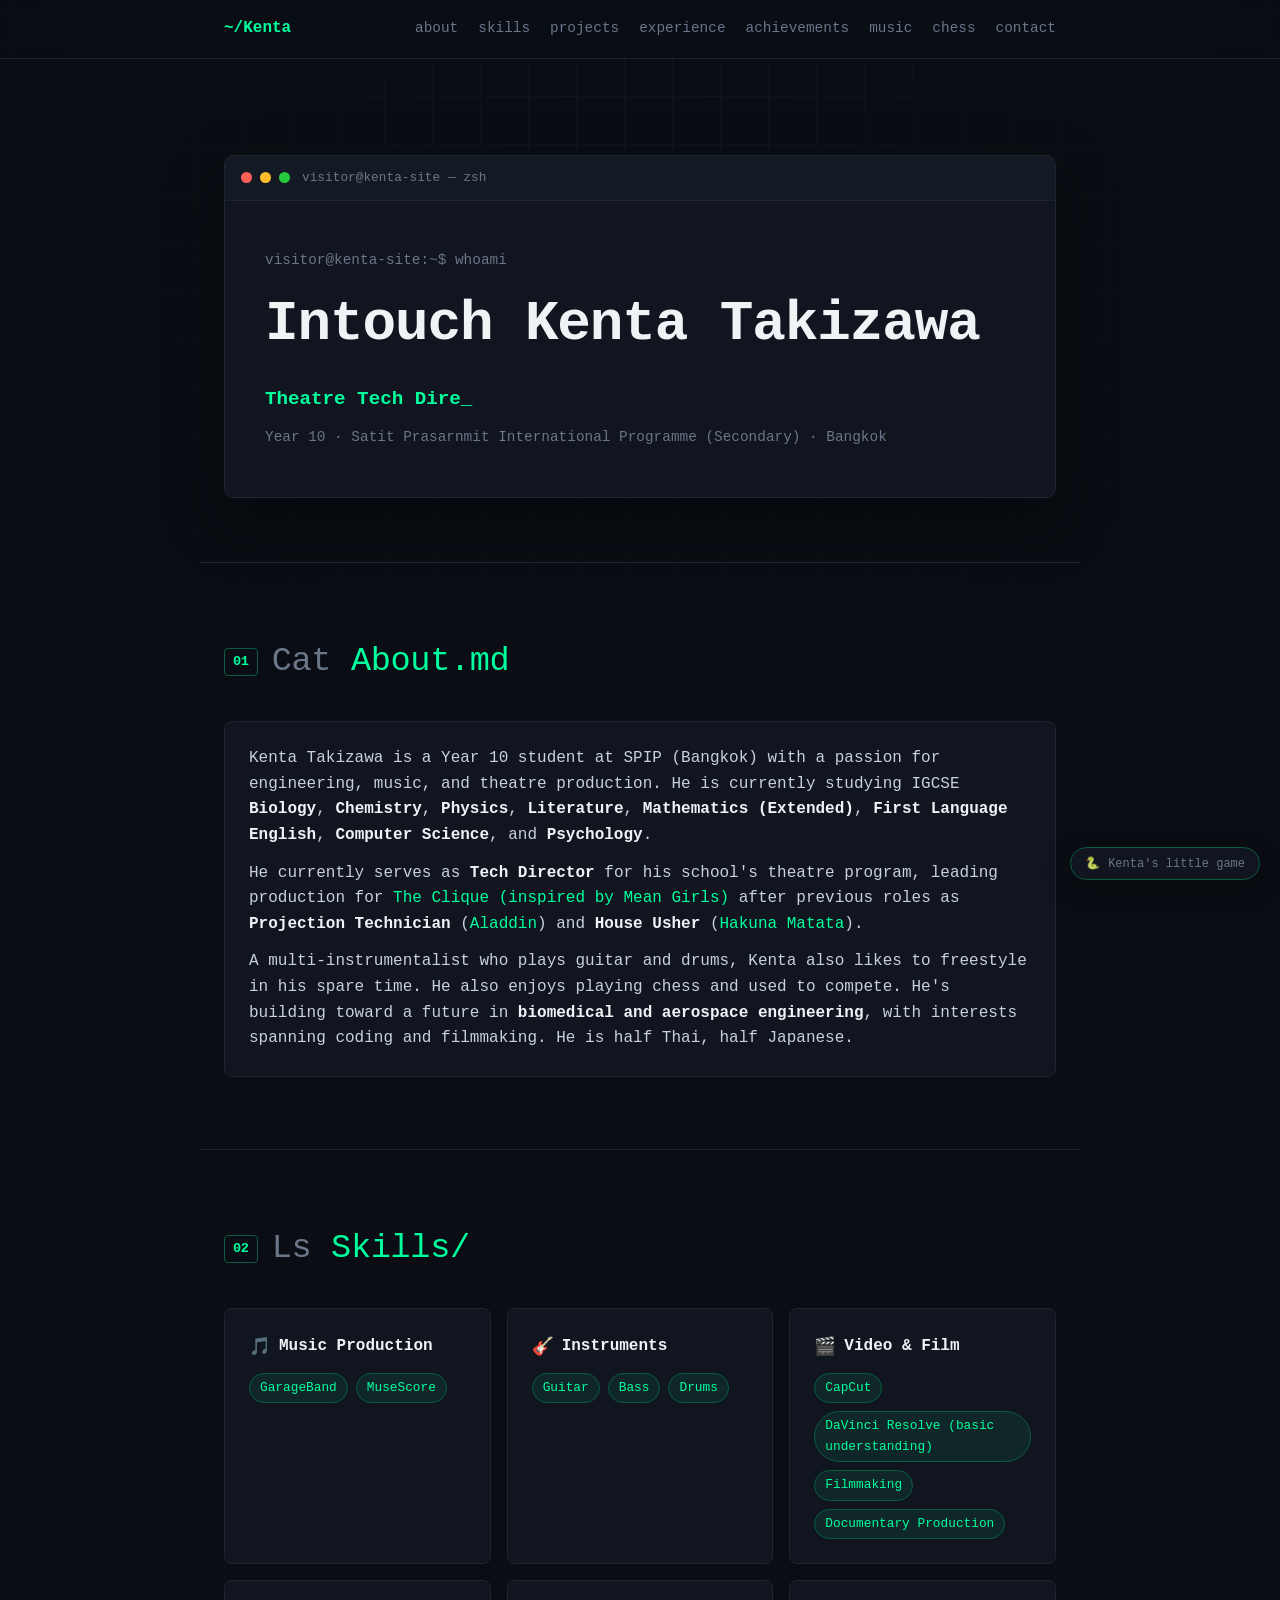
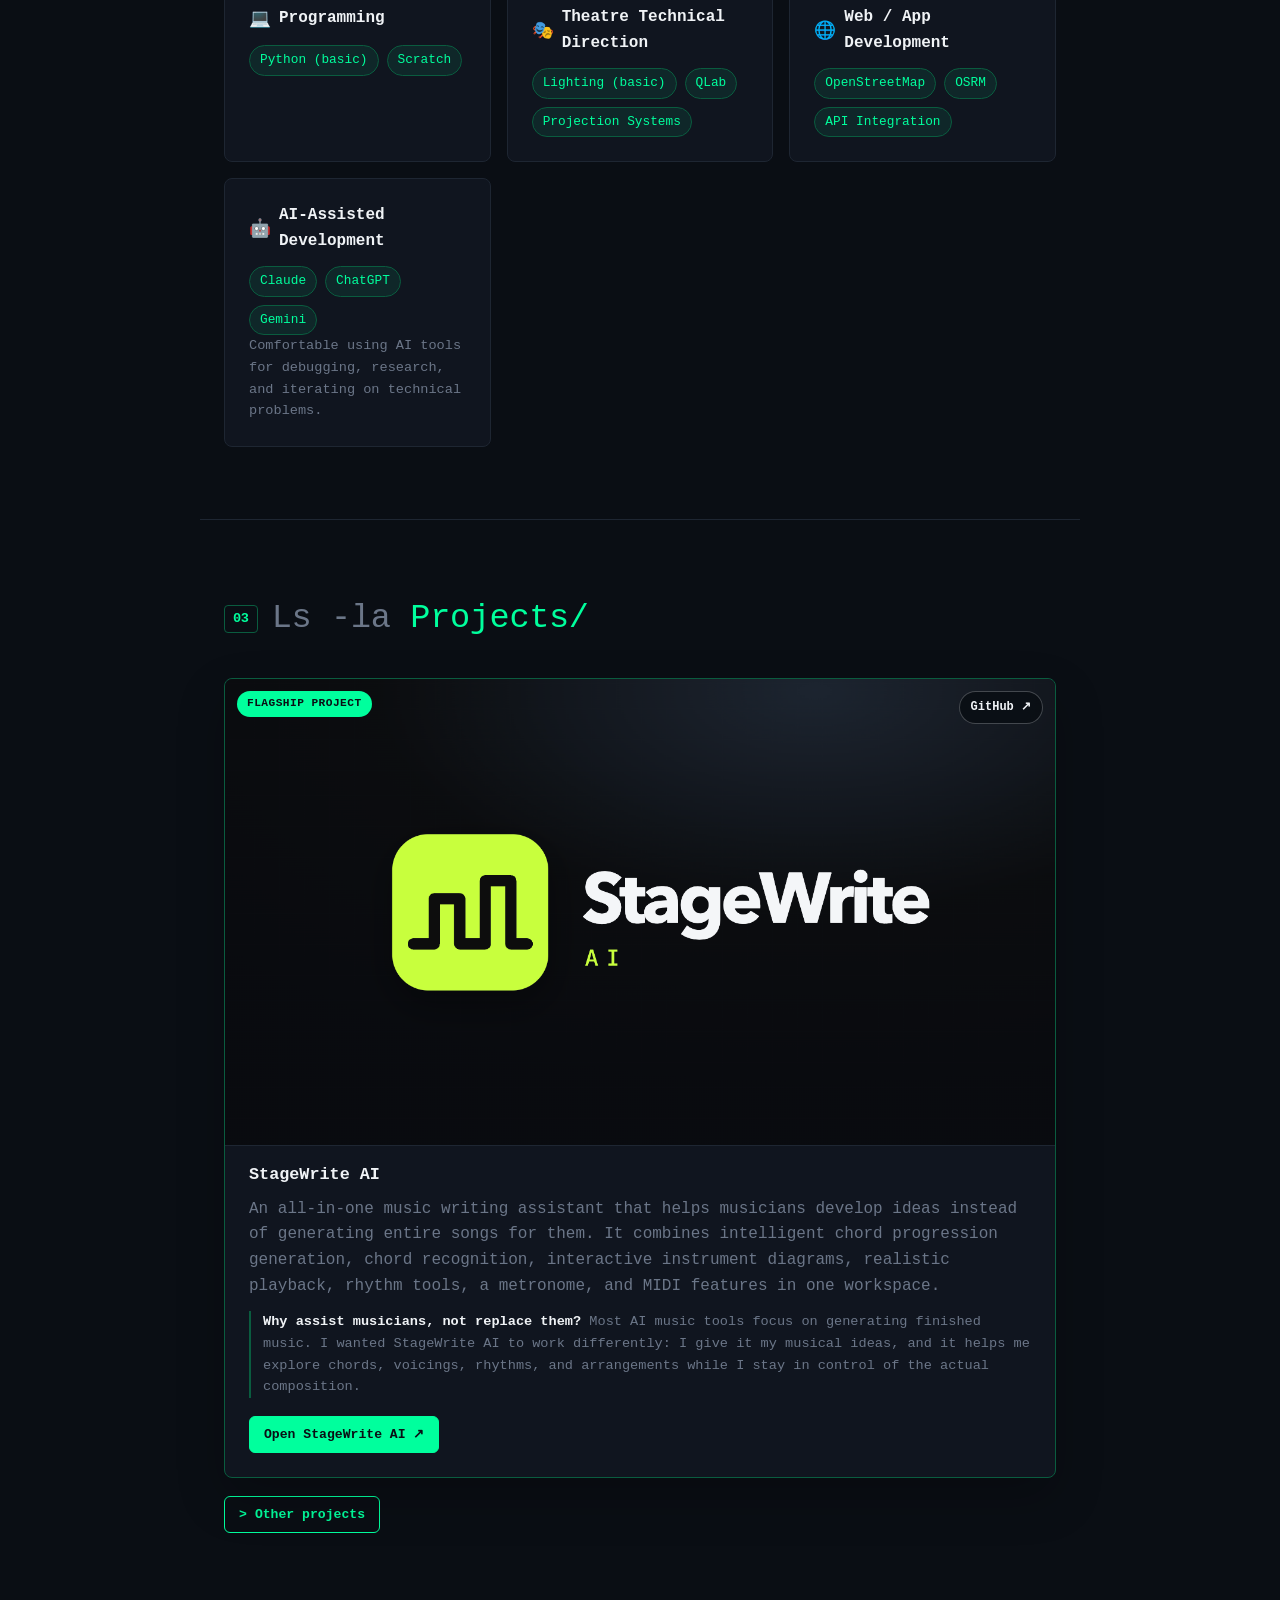
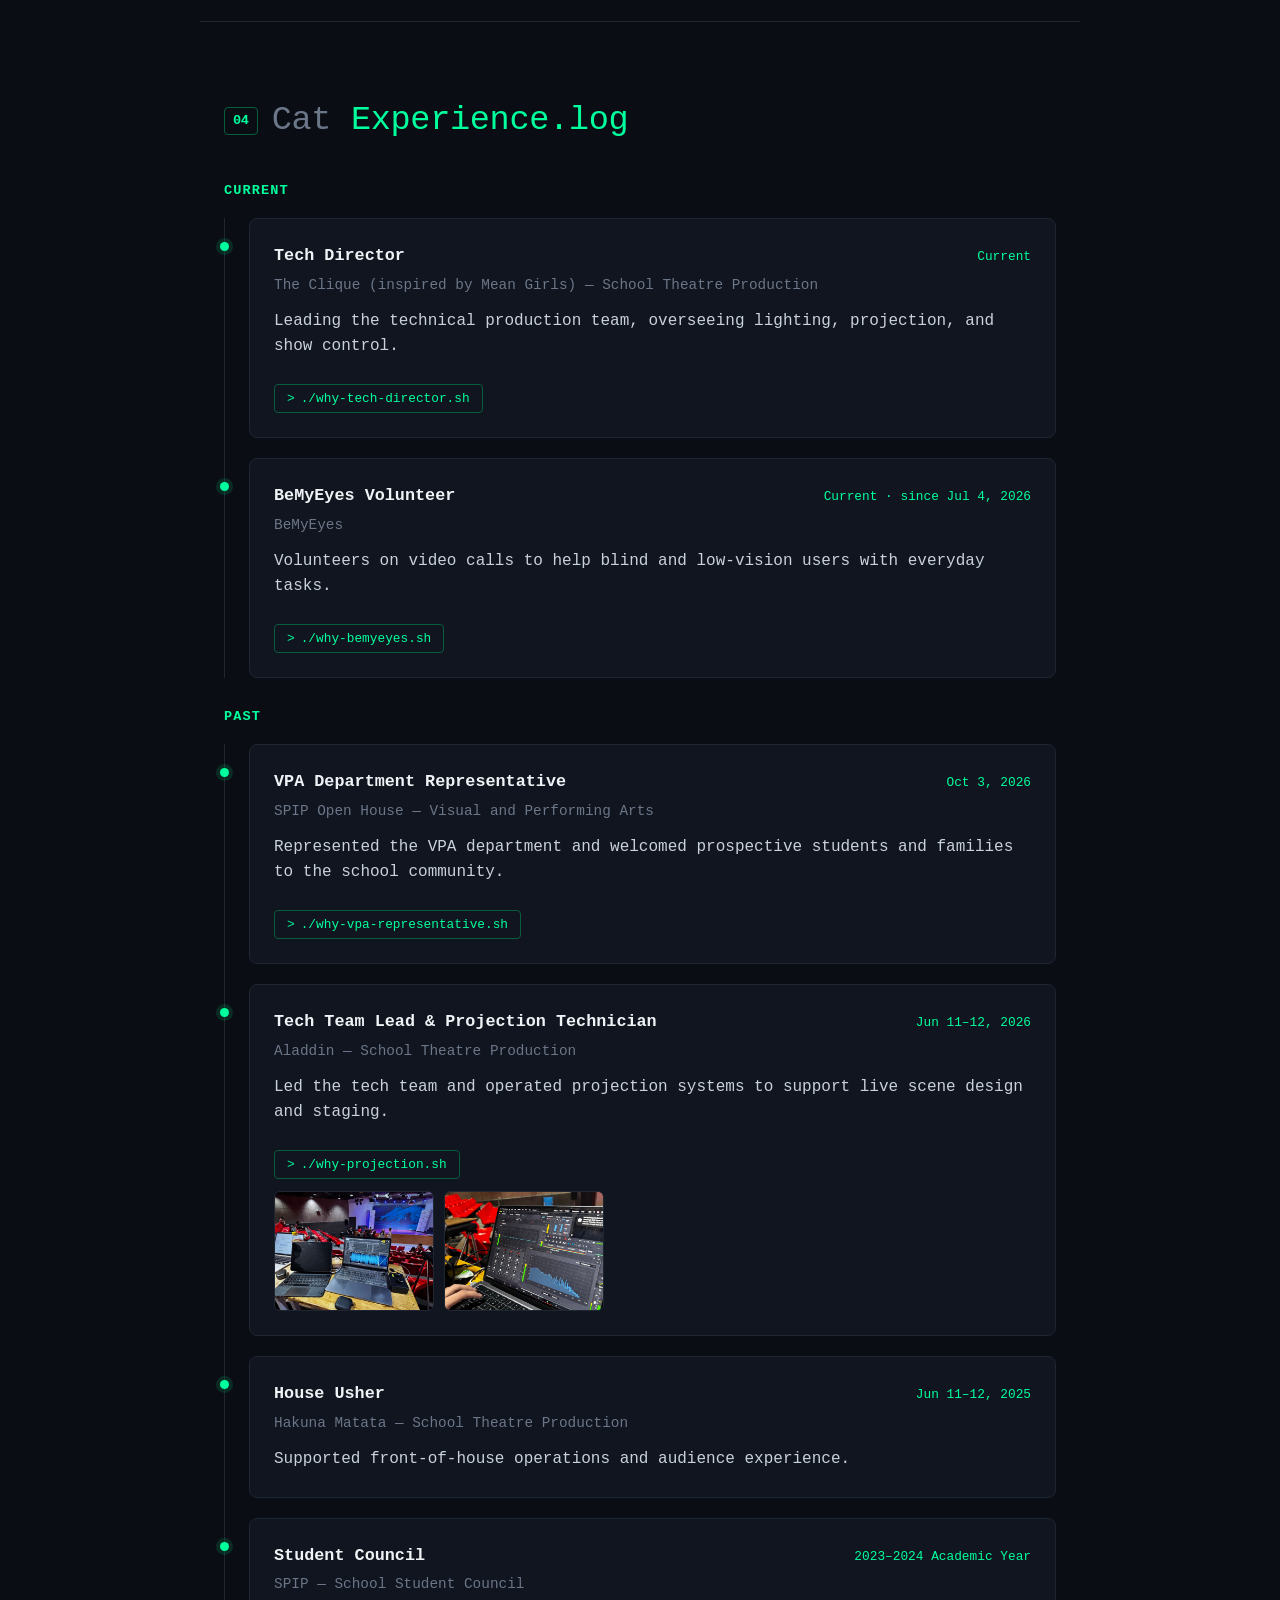
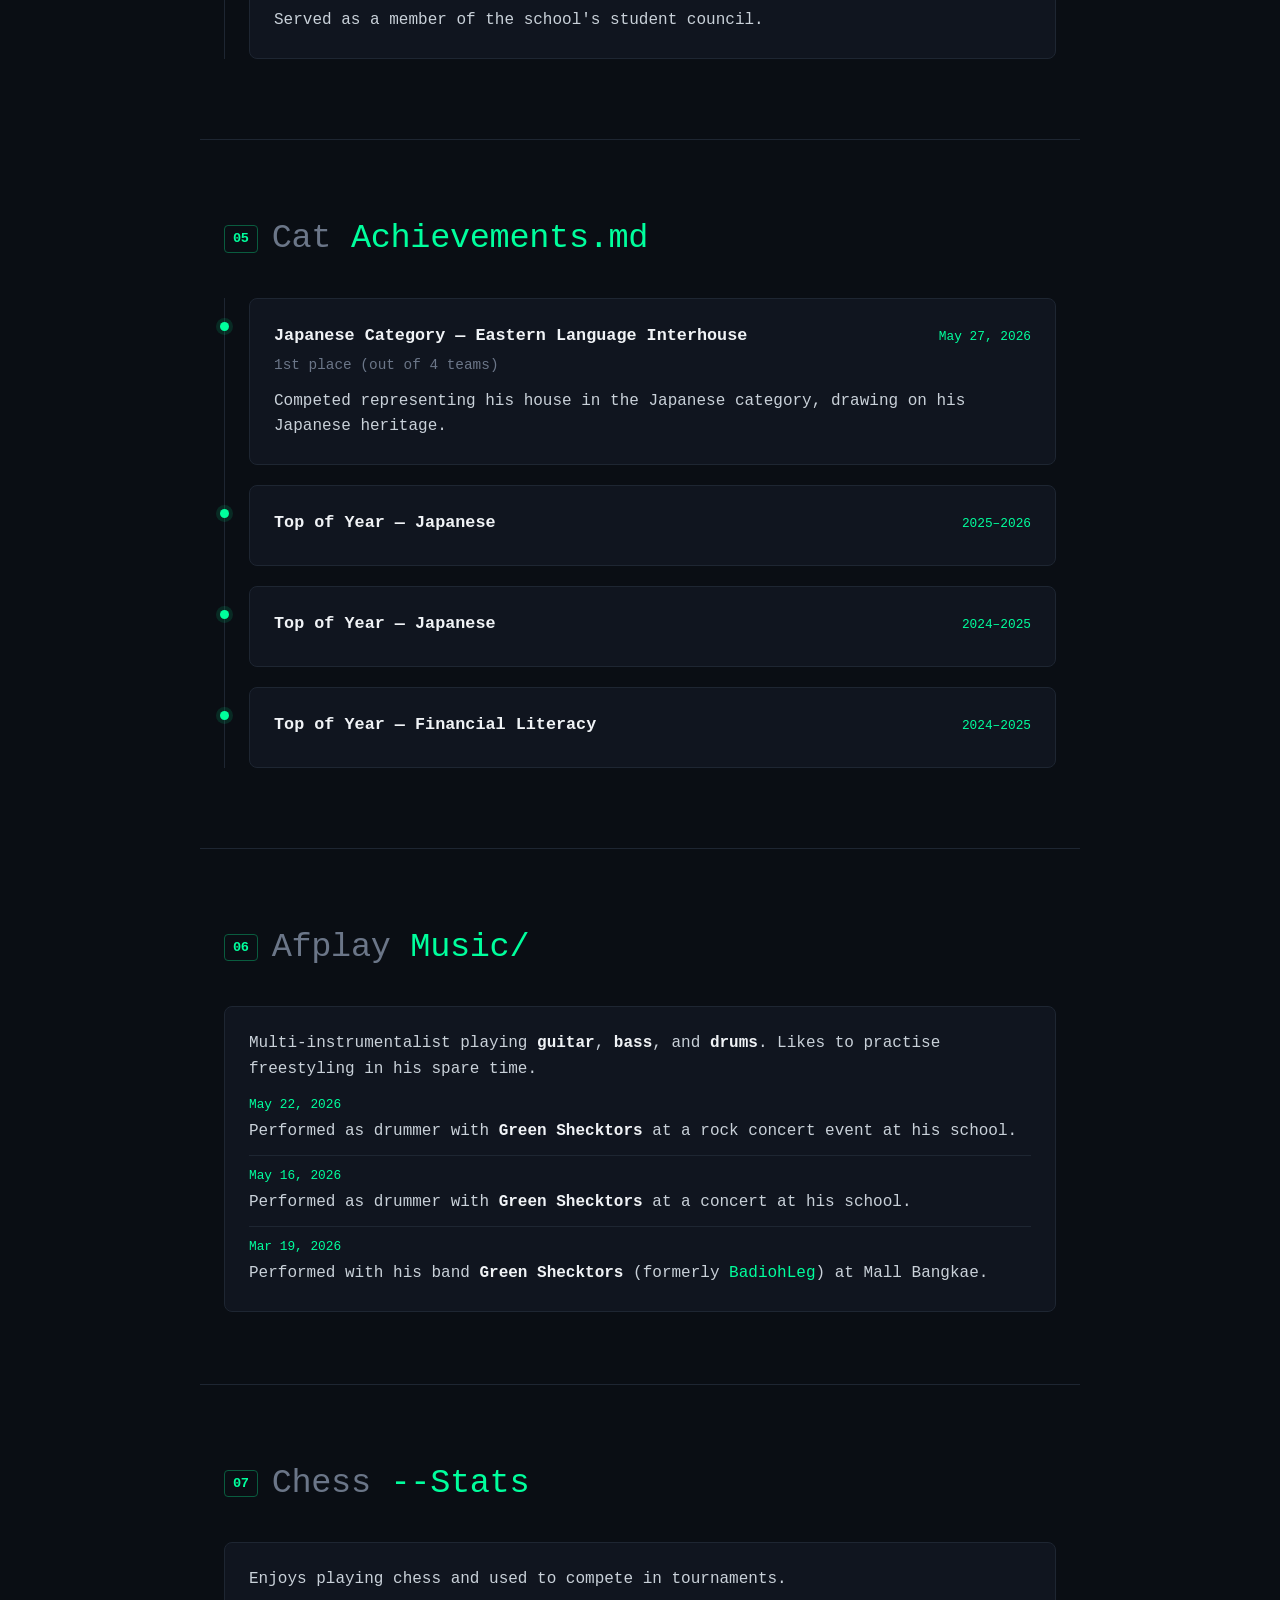
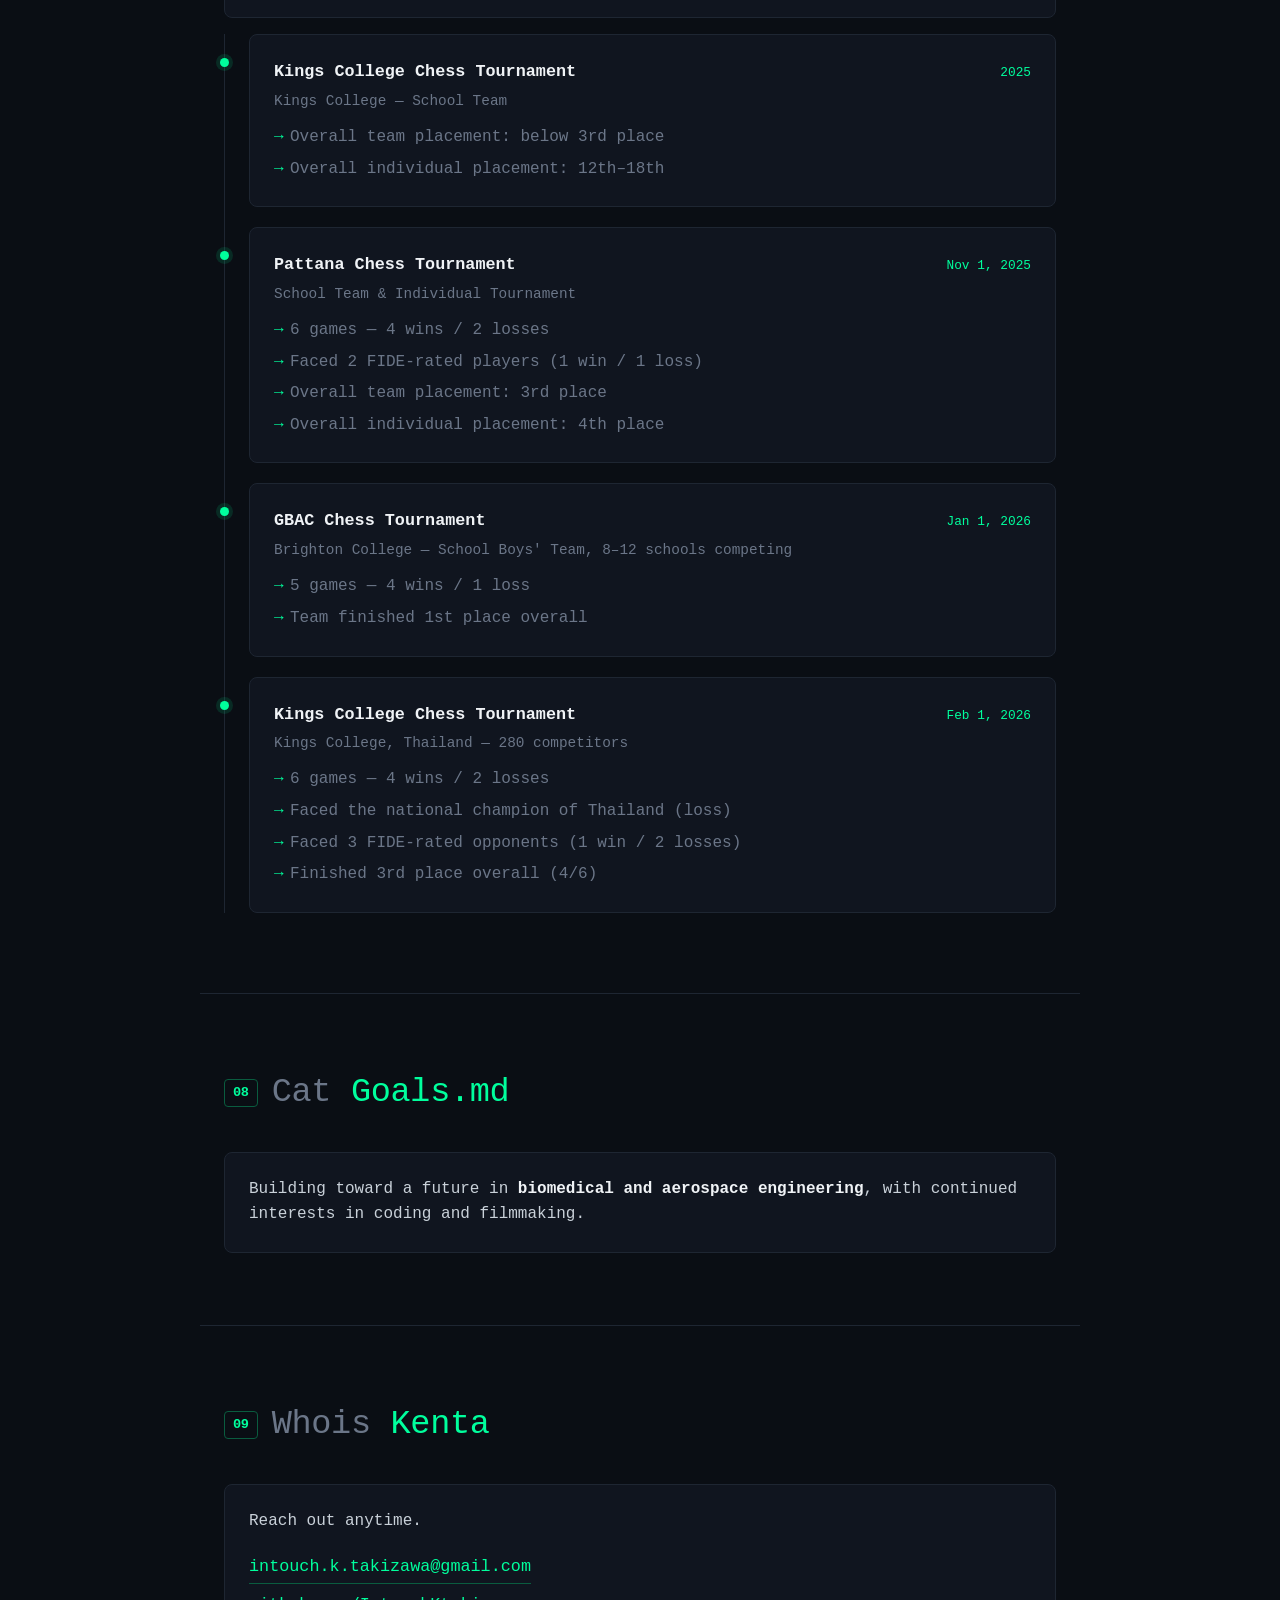
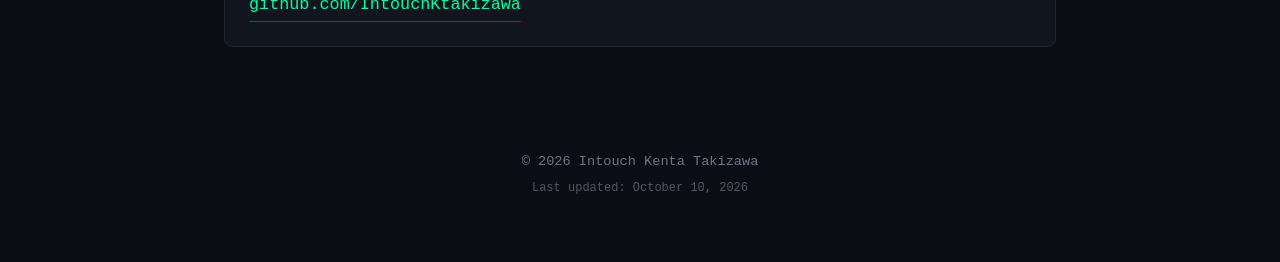
==== commit 90efcfe0: "Feature StageWrite AI on portfolio" ====
--- a/index.html
+++ b/index.html
@@ -144,18 +144,27 @@
 
   <section id="projects" class="section">
     <h2><span class="tag">03</span><span class="cmd">Ls -la <span class="cmd-target">Projects/</span></span></h2>
-    <div class="projects-grid">
-
-      <a class="card project-card" href="https://scratch.mit.edu/projects/893676050/" target="_blank" rel="noopener noreferrer">
-        <div class="project-head">
-          <h3>ZOMBIE Invader</h3>
-          <span class="project-link">scratch.mit.edu &#8599;</span>
-        </div>
-        <p>A zombie survival game built in Scratch (currently in open beta), exploring early programming logic and game design.</p>
-      </a>
-
-      <div class="card project-card featured">
-        <span class="featured-badge">Flagship Project</span>
+    <div class="card project-card featured">
+      <span class="featured-badge">Flagship Project</span>
+      <a class="featured-github" href="https://github.com/IntouchKtakizawa/stagewrite-ai" target="_blank" rel="noopener noreferrer" aria-label="View StageWrite AI on GitHub">GitHub &#8599;</a>
+      <img class="project-image" src="images/stagewrite-ai.png" alt="StageWrite AI logo" loading="lazy">
+      <div class="project-head">
+        <h3>StageWrite AI</h3>
+      </div>
+      <p>An all-in-one music writing assistant that helps musicians develop ideas instead of generating entire songs for them. It combines intelligent chord progression generation, chord recognition, interactive instrument diagrams, realistic playback, rhythm tools, a metronome, and MIDI features in one workspace.</p>
+      <p class="why-line"><strong>Why assist musicians, not replace them?</strong> Most AI music tools focus on generating finished music. I wanted StageWrite AI to work differently: I give it my musical ideas, and it helps me explore chords, voicings, rhythms, and arrangements while I stay in control of the actual composition.</p>
+      <div class="project-links project-cta-row">
+        <a href="https://intouchktakizawa.github.io/stagewrite-ai/" target="_blank" rel="noopener noreferrer" class="project-button">Open StageWrite AI &#8599;</a>
+      </div>
+    </div>
+
+    <button class="other-projects-toggle" id="other-projects-toggle" type="button" aria-expanded="false" aria-controls="other-projects">
+      <span class="other-projects-icon" aria-hidden="true">&gt;</span>
+      Other projects
+    </button>
+
+    <div class="projects-grid other-projects-grid" id="other-projects" hidden>
+      <div class="card project-card">
         <img class="project-image" src="images/midpoint-demo.jpg" alt="Midpoint app showing a map with ranked meeting-point suggestions in Bangkok" loading="lazy">
         <div class="project-head">
           <h3>Midpoint</h3>
@@ -181,6 +190,14 @@
         </div>
       </div>
 
+      <a class="card project-card" href="https://scratch.mit.edu/projects/893676050/" target="_blank" rel="noopener noreferrer">
+        <div class="project-head">
+          <h3>ZOMBIE Invader</h3>
+          <span class="project-link">scratch.mit.edu &#8599;</span>
+        </div>
+        <p>A zombie survival game built in Scratch (currently in open beta), exploring early programming logic and game design.</p>
+      </a>
+
       <div class="card project-card">
         <div class="project-head">
           <h3>AlgosTheComic</h3>
@@ -204,7 +221,6 @@
           <a href="https://www.instagram.com/algosthecomic/" target="_blank" rel="noopener noreferrer" class="project-link">Instagram &#8599;</a>
         </div>
       </div>
-
     </div>
   </section>
 
@@ -558,7 +574,7 @@
 
 <footer class="footer">
   <p>&copy; <span id="year"></span> Intouch Kenta Takizawa</p>
-  <p class="last-updated">Last updated: September 17, 2026</p>
+  <p class="last-updated">Last updated: October 10, 2026</p>
 </footer>
 
 <div class="game-widget">
--- a/style.css
+++ b/style.css
@@ -316,8 +316,7 @@
 /* Projects */
 .projects-grid {
   display: grid;
-  grid-template-columns: 1fr 2fr;
-  grid-auto-flow: dense;
+  grid-template-columns: repeat(2, minmax(0, 1fr));
   align-items: start;
   gap: 16px;
 }
@@ -343,9 +342,8 @@
 }
 
 .project-card.featured {
-  grid-column: 2;
-  grid-row: span 2;
   border-color: var(--accent-dim);
+  box-shadow: 0 20px 48px rgba(0, 0, 0, 0.22);
 }
 
 .featured-badge {
@@ -363,13 +361,6 @@
   border-radius: 999px;
 }
 
-@media (max-width: 700px) {
-  .project-card.featured {
-    grid-column: 1;
-    grid-row: auto;
-  }
-}
-
 .project-image {
   display: block;
   width: calc(100% + 48px);
@@ -381,6 +372,31 @@
   border-bottom: 1px solid var(--border);
 }
 
+.featured-github {
+  position: absolute;
+  top: 12px;
+  right: 12px;
+  z-index: 1;
+  display: inline-flex;
+  align-items: center;
+  padding: 6px 11px;
+  border: 1px solid rgba(240, 243, 246, 0.25);
+  border-radius: 999px;
+  background: rgba(10, 14, 20, 0.88);
+  color: #f0f3f6;
+  font-size: 0.75rem;
+  font-weight: 700;
+  text-decoration: none;
+  backdrop-filter: blur(8px);
+  transition: border-color 0.15s ease, color 0.15s ease, transform 0.15s ease;
+}
+
+.featured-github:hover {
+  border-color: var(--accent);
+  color: var(--accent);
+  transform: translateY(-1px);
+}
+
 .project-head {
   display: flex;
   justify-content: space-between;
@@ -437,6 +453,58 @@
   gap: 6px;
   margin-top: 12px;
   min-width: 0;
+}
+
+.project-cta-row {
+  align-items: flex-start;
+  margin-top: 18px;
+}
+
+.project-button,
+.other-projects-toggle {
+  display: inline-flex;
+  align-items: center;
+  gap: 8px;
+  border: 1px solid var(--accent);
+  border-radius: 6px;
+  background: var(--accent);
+  color: var(--bg);
+  font-family: var(--mono);
+  font-size: 0.82rem;
+  font-weight: 700;
+  line-height: 1;
+  padding: 11px 14px;
+  text-decoration: none;
+  cursor: pointer;
+  transition: transform 0.15s ease, box-shadow 0.15s ease;
+}
+
+.project-button:hover,
+.other-projects-toggle:hover {
+  transform: translateY(-2px);
+  box-shadow: 0 8px 24px rgba(0, 255, 157, 0.16);
+}
+
+.other-projects-toggle {
+  margin: 18px 0 16px;
+  background: transparent;
+  color: var(--accent);
+}
+
+.other-projects-icon {
+  transition: transform 0.15s ease;
+}
+
+.other-projects-toggle[aria-expanded="true"] .other-projects-icon {
+  transform: rotate(90deg);
+}
+
+.other-projects-grid[hidden] {
+  display: none;
+}
+
+.other-projects-grid > :first-child {
+  grid-column: 1 / -1;
 }
 
 .pills {
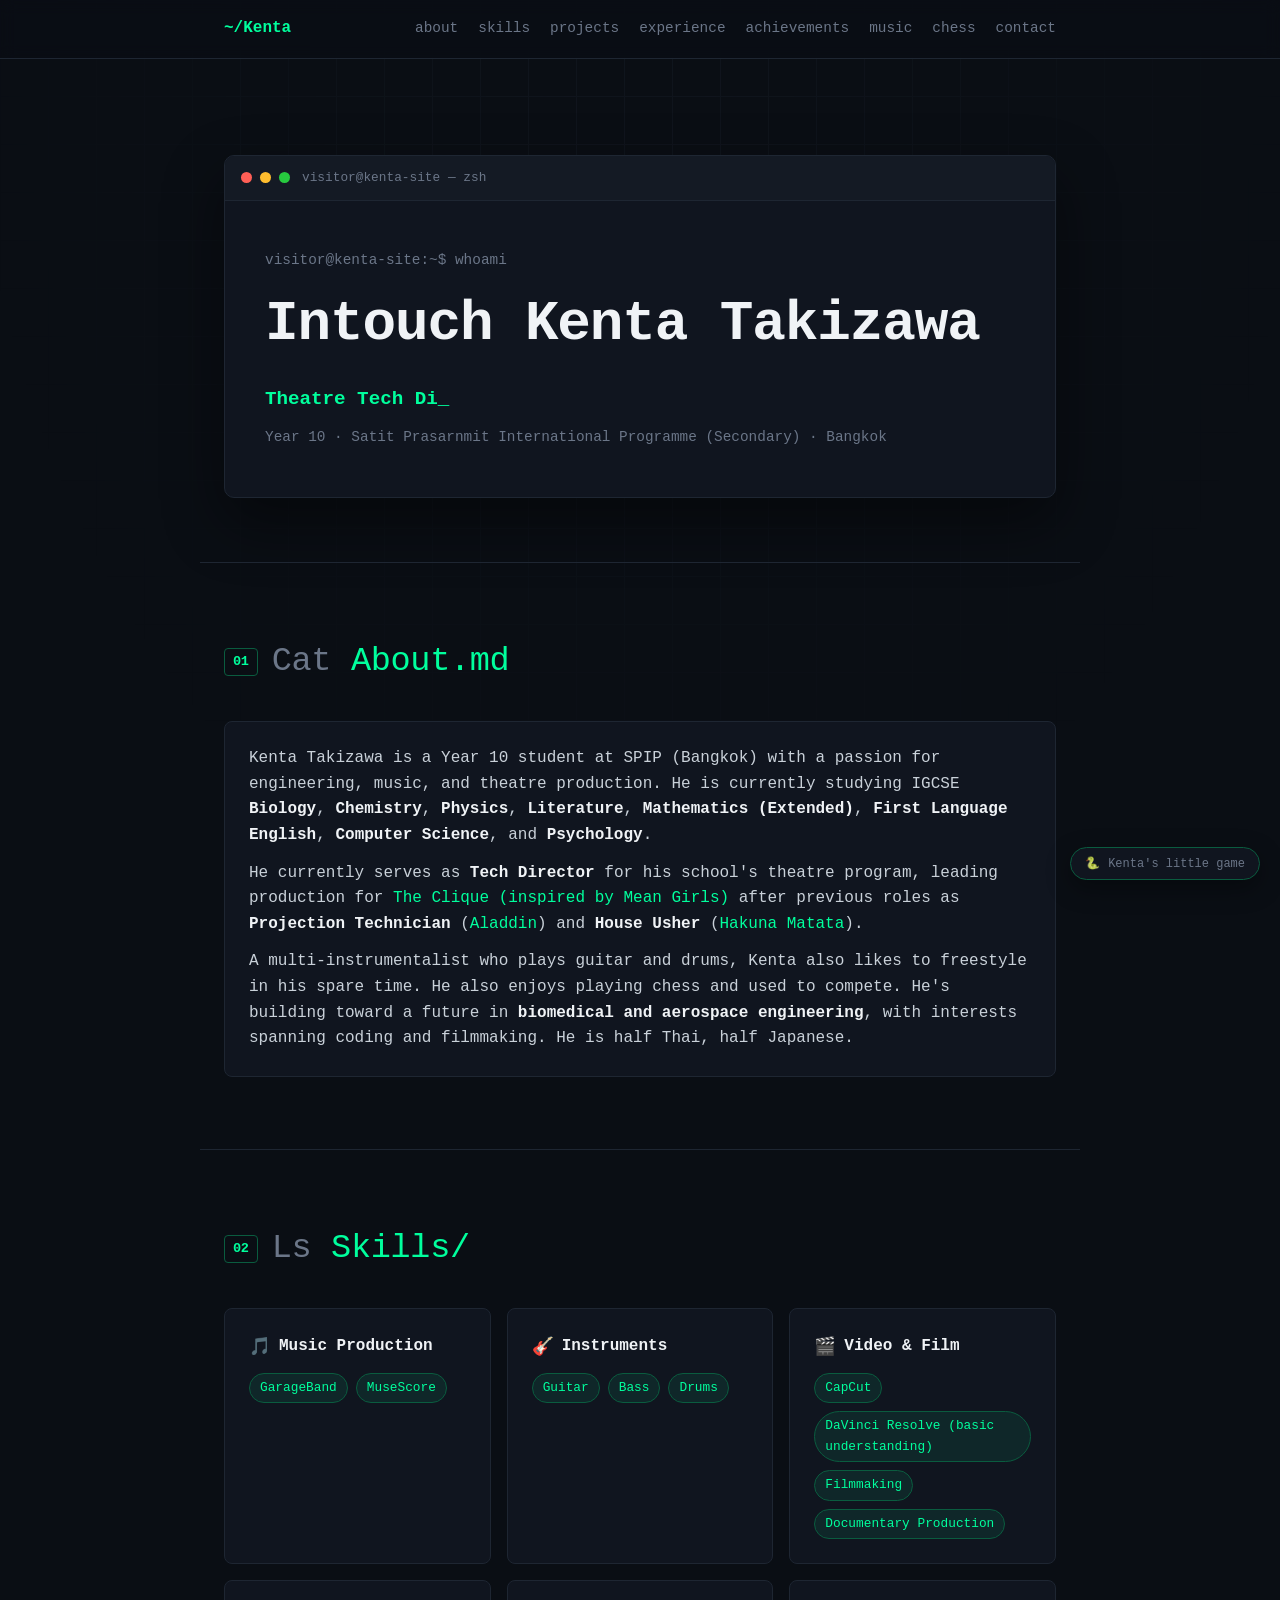
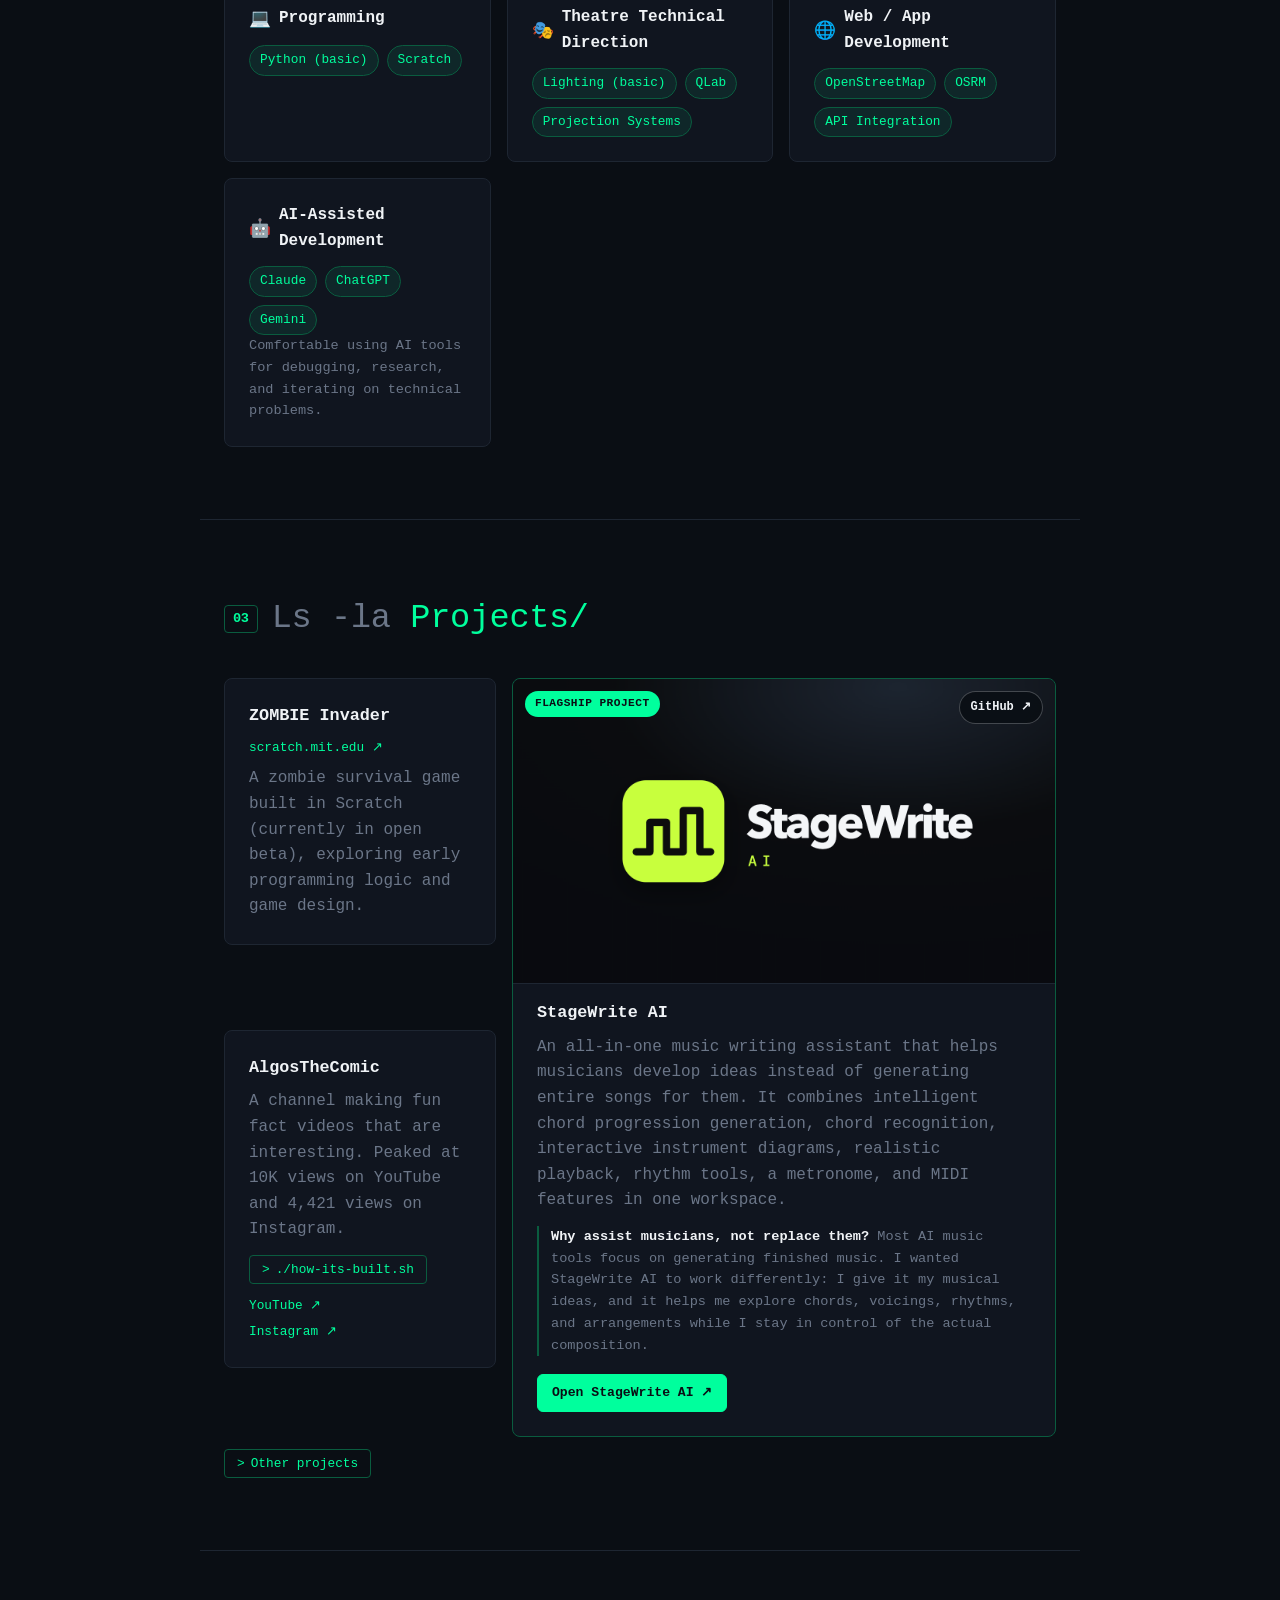
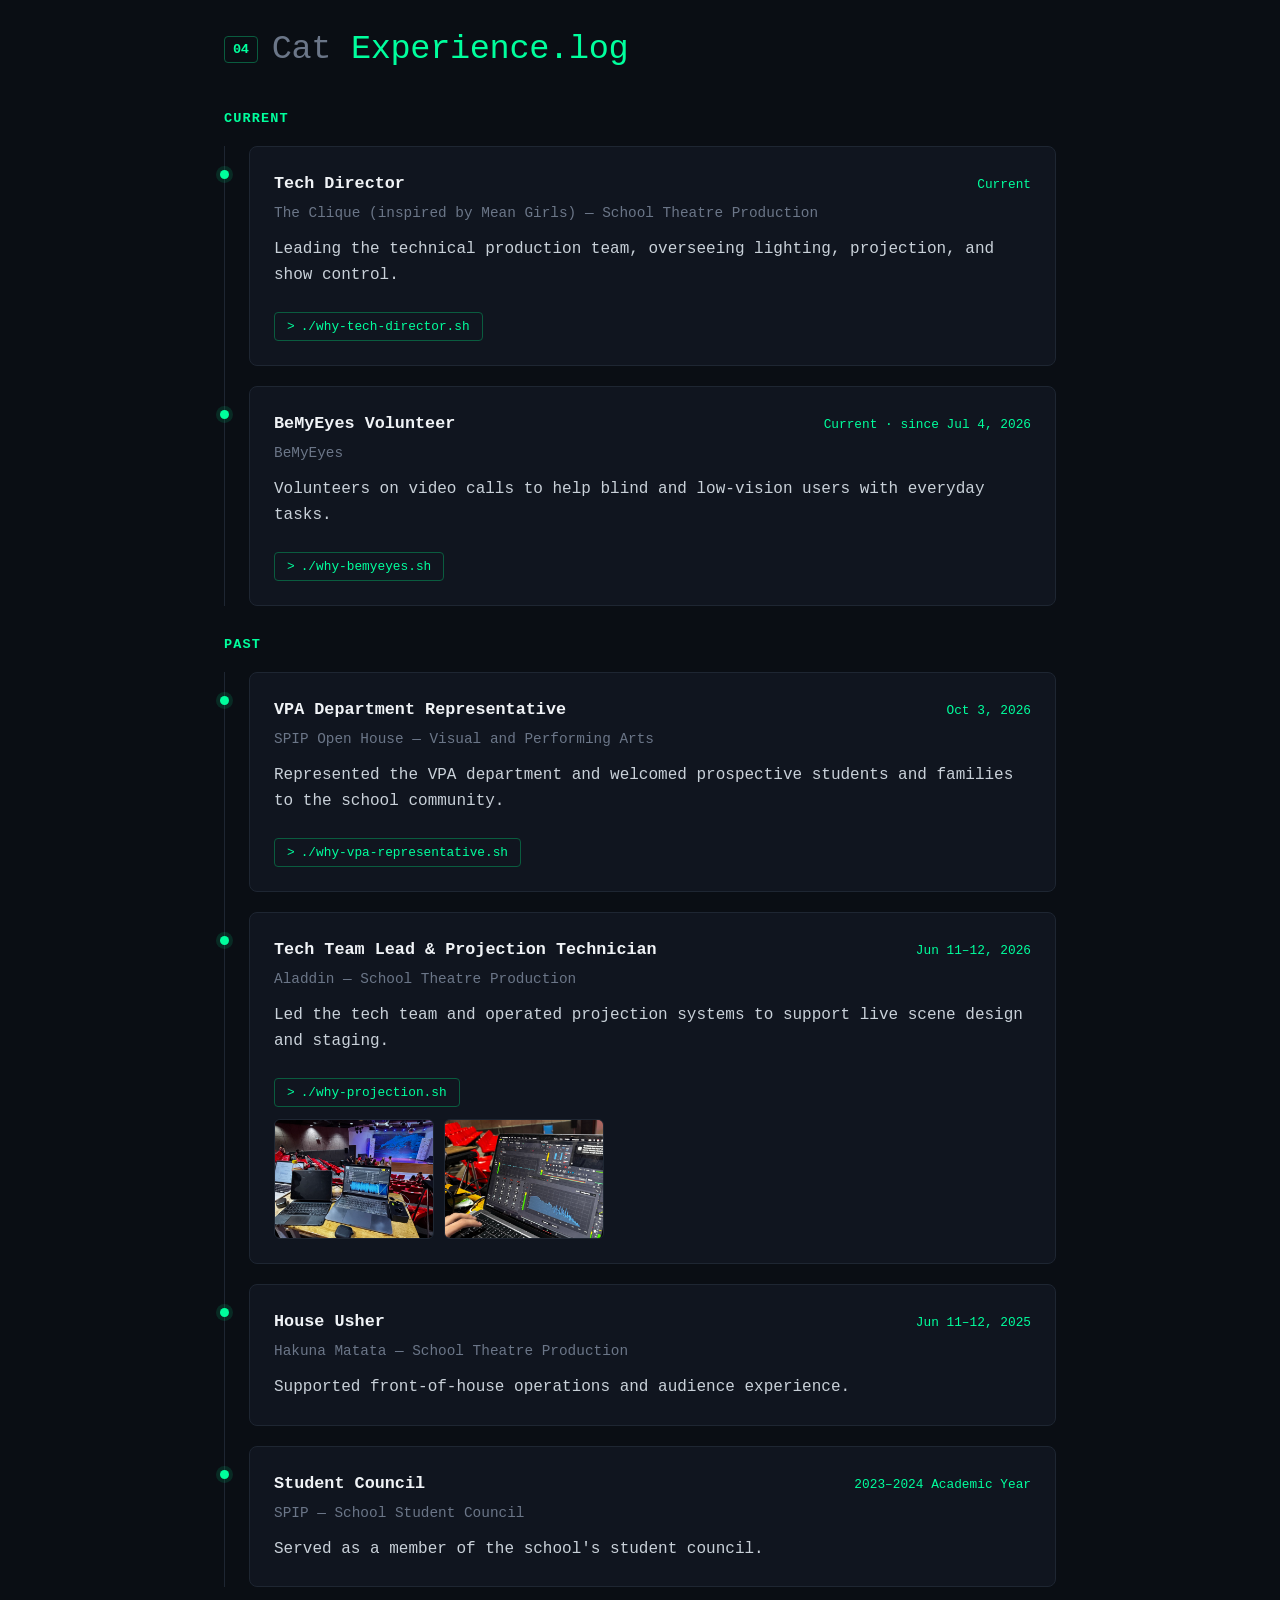
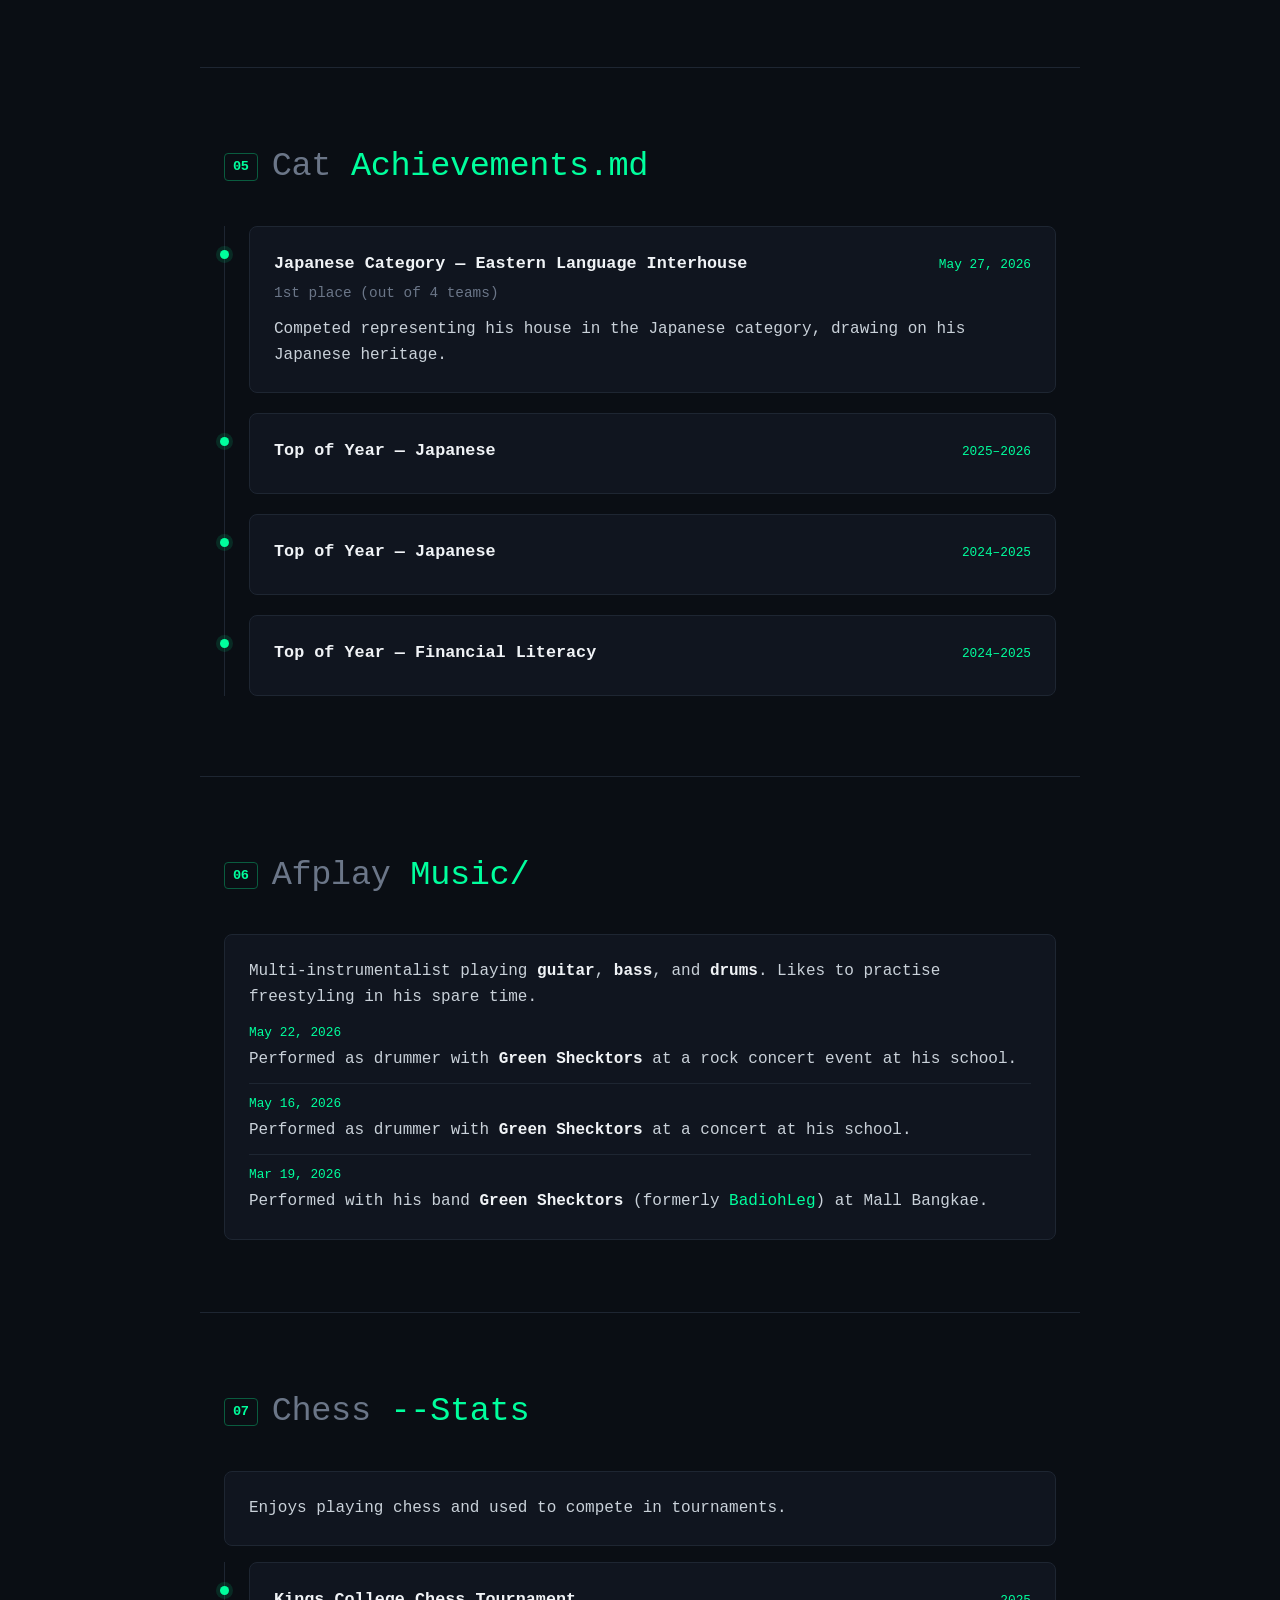
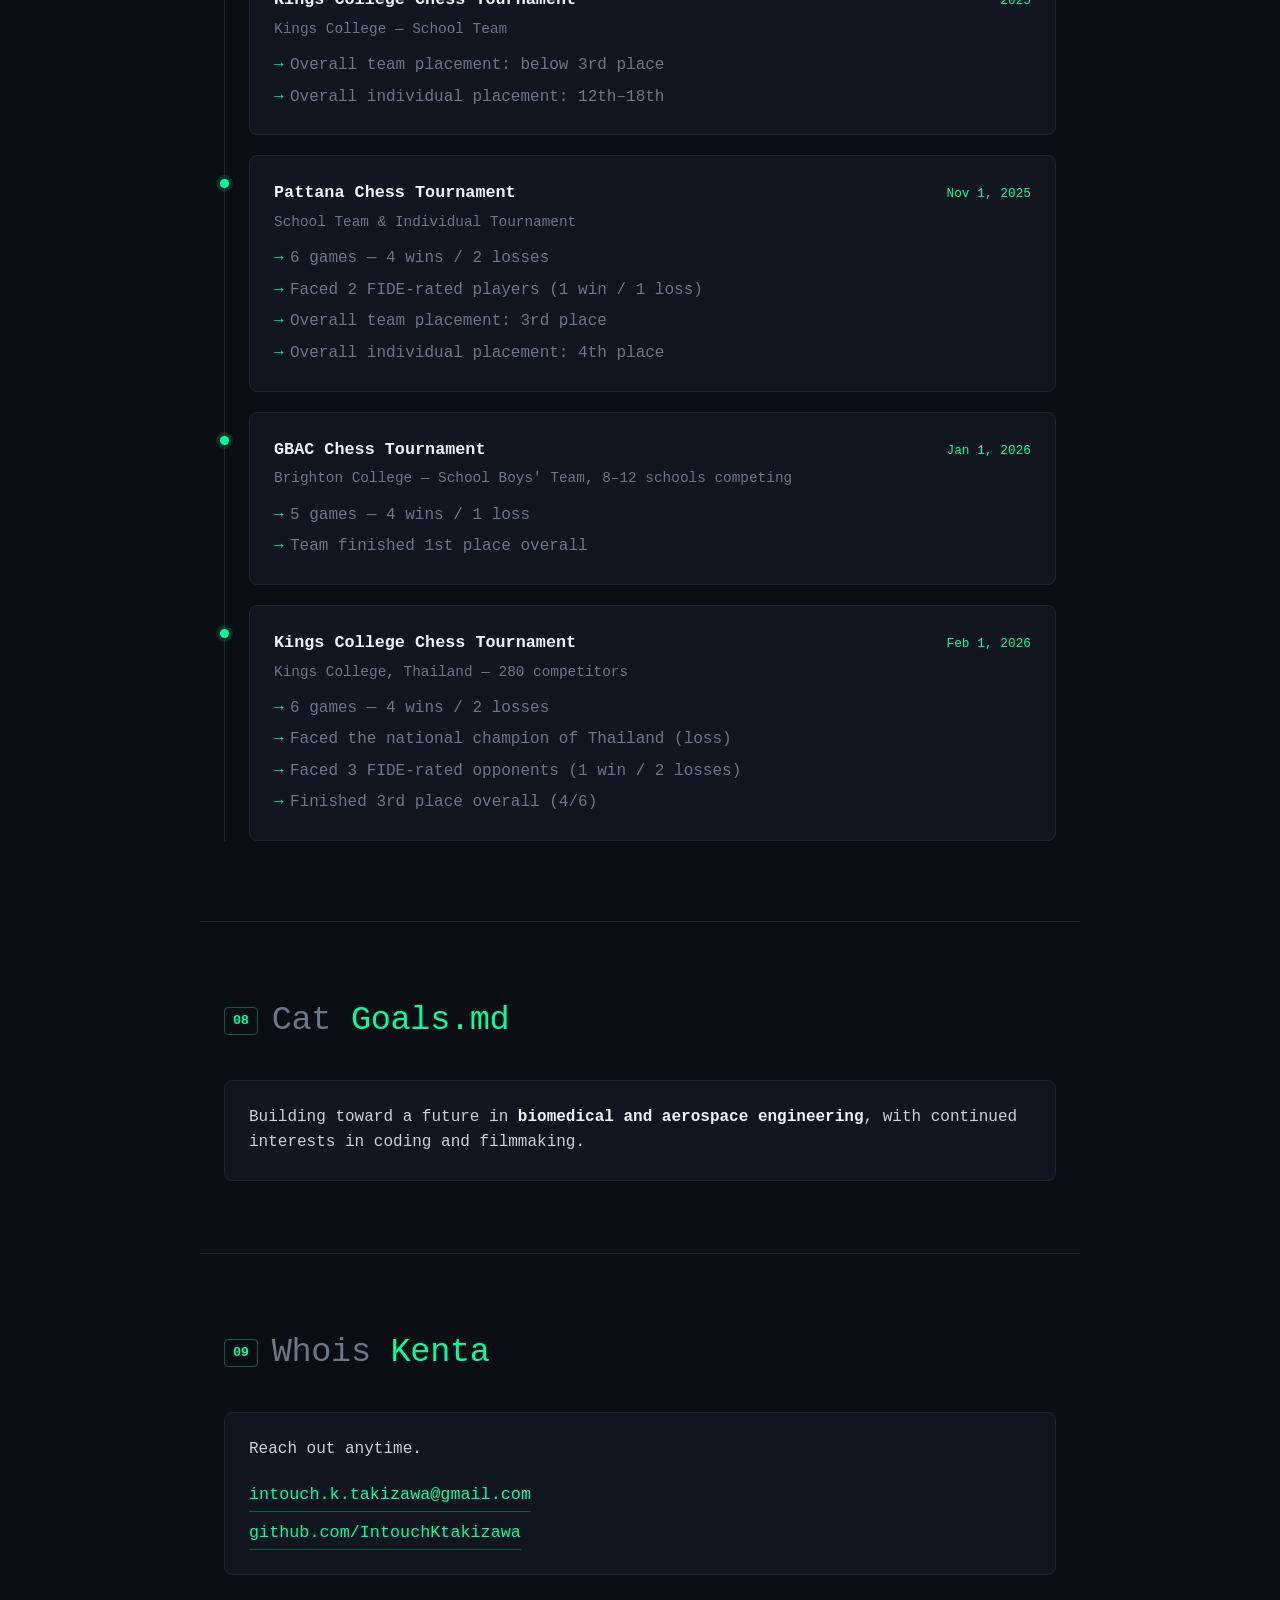
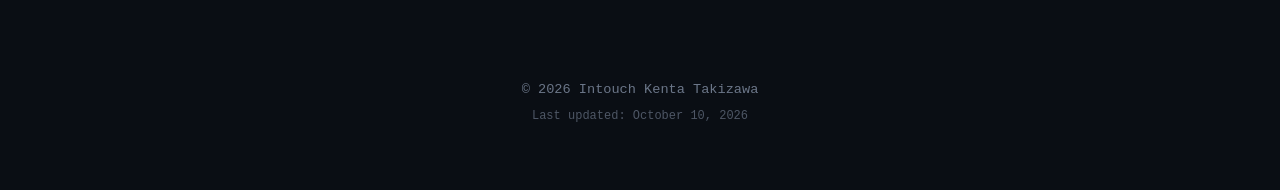
==== commit 56c40a16: "Restore portfolio project layout" ====
--- a/index.html
+++ b/index.html
@@ -144,27 +144,60 @@
 
   <section id="projects" class="section">
     <h2><span class="tag">03</span><span class="cmd">Ls -la <span class="cmd-target">Projects/</span></span></h2>
-    <div class="card project-card featured">
-      <span class="featured-badge">Flagship Project</span>
-      <a class="featured-github" href="https://github.com/IntouchKtakizawa/stagewrite-ai" target="_blank" rel="noopener noreferrer" aria-label="View StageWrite AI on GitHub">GitHub &#8599;</a>
-      <img class="project-image" src="images/stagewrite-ai.png" alt="StageWrite AI logo" loading="lazy">
-      <div class="project-head">
-        <h3>StageWrite AI</h3>
-      </div>
-      <p>An all-in-one music writing assistant that helps musicians develop ideas instead of generating entire songs for them. It combines intelligent chord progression generation, chord recognition, interactive instrument diagrams, realistic playback, rhythm tools, a metronome, and MIDI features in one workspace.</p>
-      <p class="why-line"><strong>Why assist musicians, not replace them?</strong> Most AI music tools focus on generating finished music. I wanted StageWrite AI to work differently: I give it my musical ideas, and it helps me explore chords, voicings, rhythms, and arrangements while I stay in control of the actual composition.</p>
-      <div class="project-links project-cta-row">
-        <a href="https://intouchktakizawa.github.io/stagewrite-ai/" target="_blank" rel="noopener noreferrer" class="project-button">Open StageWrite AI &#8599;</a>
-      </div>
-    </div>
-
-    <button class="other-projects-toggle" id="other-projects-toggle" type="button" aria-expanded="false" aria-controls="other-projects">
-      <span class="other-projects-icon" aria-hidden="true">&gt;</span>
-      Other projects
+    <div class="projects-grid">
+      <a class="card project-card" href="https://scratch.mit.edu/projects/893676050/" target="_blank" rel="noopener noreferrer">
+        <div class="project-head">
+          <h3>ZOMBIE Invader</h3>
+          <span class="project-link">scratch.mit.edu &#8599;</span>
+        </div>
+        <p>A zombie survival game built in Scratch (currently in open beta), exploring early programming logic and game design.</p>
+      </a>
+
+      <div class="card project-card featured">
+        <span class="featured-badge">Flagship Project</span>
+        <a class="featured-github" href="https://github.com/IntouchKtakizawa/stagewrite-ai" target="_blank" rel="noopener noreferrer" aria-label="View StageWrite AI on GitHub">GitHub &#8599;</a>
+        <img class="project-image" src="images/stagewrite-ai.png" alt="StageWrite AI logo" loading="lazy">
+        <div class="project-head">
+          <h3>StageWrite AI</h3>
+        </div>
+        <p>An all-in-one music writing assistant that helps musicians develop ideas instead of generating entire songs for them. It combines intelligent chord progression generation, chord recognition, interactive instrument diagrams, realistic playback, rhythm tools, a metronome, and MIDI features in one workspace.</p>
+        <p class="why-line"><strong>Why assist musicians, not replace them?</strong> Most AI music tools focus on generating finished music. I wanted StageWrite AI to work differently: I give it my musical ideas, and it helps me explore chords, voicings, rhythms, and arrangements while I stay in control of the actual composition.</p>
+        <div class="project-links project-cta-row">
+          <a href="https://intouchktakizawa.github.io/stagewrite-ai/" target="_blank" rel="noopener noreferrer" class="project-button">Open StageWrite AI &#8599;</a>
+        </div>
+      </div>
+
+      <div class="card project-card">
+        <div class="project-head">
+          <h3>AlgosTheComic</h3>
+        </div>
+        <p>A channel making fun fact videos that are interesting. Peaked at 10K views on YouTube and 4,421 views on Instagram.</p>
+        <button class="story-toggle" type="button" aria-expanded="false">
+          <span class="story-toggle-icon">&gt;</span> ./how-its-built.sh
+        </button>
+        <div class="story-content">
+          <div class="story-inner">
+            <p>
+              A fully automated content channel producing fun-fact videos on science and trivia
+              topics. Built an end-to-end pipeline &mdash; GPT generates scripts, ElevenLabs
+              handles voice narration, and an automation tool assembles the final video &mdash;
+              requiring no manual editing per episode.
+            </p>
+          </div>
+        </div>
+        <div class="project-links">
+          <a href="https://www.youtube.com/@AlgosTheComic" target="_blank" rel="noopener noreferrer" class="project-link">YouTube &#8599;</a>
+          <a href="https://www.instagram.com/algosthecomic/" target="_blank" rel="noopener noreferrer" class="project-link">Instagram &#8599;</a>
+        </div>
+      </div>
+    </div>
+
+    <button class="story-toggle other-projects-toggle" type="button" aria-expanded="false" aria-controls="other-projects">
+      <span class="story-toggle-icon" aria-hidden="true">&gt;</span> Other projects
     </button>
-
-    <div class="projects-grid other-projects-grid" id="other-projects" hidden>
-      <div class="card project-card">
+    <div class="story-content other-projects-content" id="other-projects">
+      <div class="story-inner">
+        <div class="card project-card other-project-card">
         <img class="project-image" src="images/midpoint-demo.jpg" alt="Midpoint app showing a map with ranked meeting-point suggestions in Bangkok" loading="lazy">
         <div class="project-head">
           <h3>Midpoint</h3>
@@ -189,37 +222,6 @@
           <a href="https://midpointopensource.netlify.app/" target="_blank" rel="noopener noreferrer" class="project-link">Live Demo &#8599;</a>
         </div>
       </div>
-
-      <a class="card project-card" href="https://scratch.mit.edu/projects/893676050/" target="_blank" rel="noopener noreferrer">
-        <div class="project-head">
-          <h3>ZOMBIE Invader</h3>
-          <span class="project-link">scratch.mit.edu &#8599;</span>
-        </div>
-        <p>A zombie survival game built in Scratch (currently in open beta), exploring early programming logic and game design.</p>
-      </a>
-
-      <div class="card project-card">
-        <div class="project-head">
-          <h3>AlgosTheComic</h3>
-        </div>
-        <p>A channel making fun fact videos that are interesting. Peaked at 10K views on YouTube and 4,421 views on Instagram.</p>
-        <button class="story-toggle" type="button" aria-expanded="false">
-          <span class="story-toggle-icon">&gt;</span> ./how-its-built.sh
-        </button>
-        <div class="story-content">
-          <div class="story-inner">
-            <p>
-              A fully automated content channel producing fun-fact videos on science and trivia
-              topics. Built an end-to-end pipeline &mdash; GPT generates scripts, ElevenLabs
-              handles voice narration, and an automation tool assembles the final video &mdash;
-              requiring no manual editing per episode.
-            </p>
-          </div>
-        </div>
-        <div class="project-links">
-          <a href="https://www.youtube.com/@AlgosTheComic" target="_blank" rel="noopener noreferrer" class="project-link">YouTube &#8599;</a>
-          <a href="https://www.instagram.com/algosthecomic/" target="_blank" rel="noopener noreferrer" class="project-link">Instagram &#8599;</a>
-        </div>
       </div>
     </div>
   </section>
--- a/style.css
+++ b/style.css
@@ -316,7 +316,8 @@
 /* Projects */
 .projects-grid {
   display: grid;
-  grid-template-columns: repeat(2, minmax(0, 1fr));
+  grid-template-columns: 1fr 2fr;
+  grid-auto-flow: dense;
   align-items: start;
   gap: 16px;
 }
@@ -342,8 +343,9 @@
 }
 
 .project-card.featured {
+  grid-column: 2;
+  grid-row: span 2;
   border-color: var(--accent-dim);
-  box-shadow: 0 20px 48px rgba(0, 0, 0, 0.22);
 }
 
 .featured-badge {
@@ -361,6 +363,13 @@
   border-radius: 999px;
 }
 
+@media (max-width: 700px) {
+  .project-card.featured {
+    grid-column: 1;
+    grid-row: auto;
+  }
+}
+
 .project-image {
   display: block;
   width: calc(100% + 48px);
@@ -460,8 +469,7 @@
   margin-top: 18px;
 }
 
-.project-button,
-.other-projects-toggle {
+.project-button {
   display: inline-flex;
   align-items: center;
   gap: 8px;
@@ -479,32 +487,13 @@
   transition: transform 0.15s ease, box-shadow 0.15s ease;
 }
 
-.project-button:hover,
-.other-projects-toggle:hover {
+.project-button:hover {
   transform: translateY(-2px);
   box-shadow: 0 8px 24px rgba(0, 255, 157, 0.16);
 }
 
 .other-projects-toggle {
-  margin: 18px 0 16px;
-  background: transparent;
-  color: var(--accent);
-}
-
-.other-projects-icon {
-  transition: transform 0.15s ease;
-}
-
-.other-projects-toggle[aria-expanded="true"] .other-projects-icon {
-  transform: rotate(90deg);
-}
-
-.other-projects-grid[hidden] {
-  display: none;
-}
-
-.other-projects-grid > :first-child {
-  grid-column: 1 / -1;
+  margin-top: 18px;
 }
 
 .pills {
@@ -682,6 +671,14 @@
   opacity: 1;
 }
 
+.other-projects-content.is-open {
+  max-height: 1200px;
+}
+
+.other-project-card {
+  margin-top: 16px;
+}
+
 .story-inner {
   min-height: 0;
 }
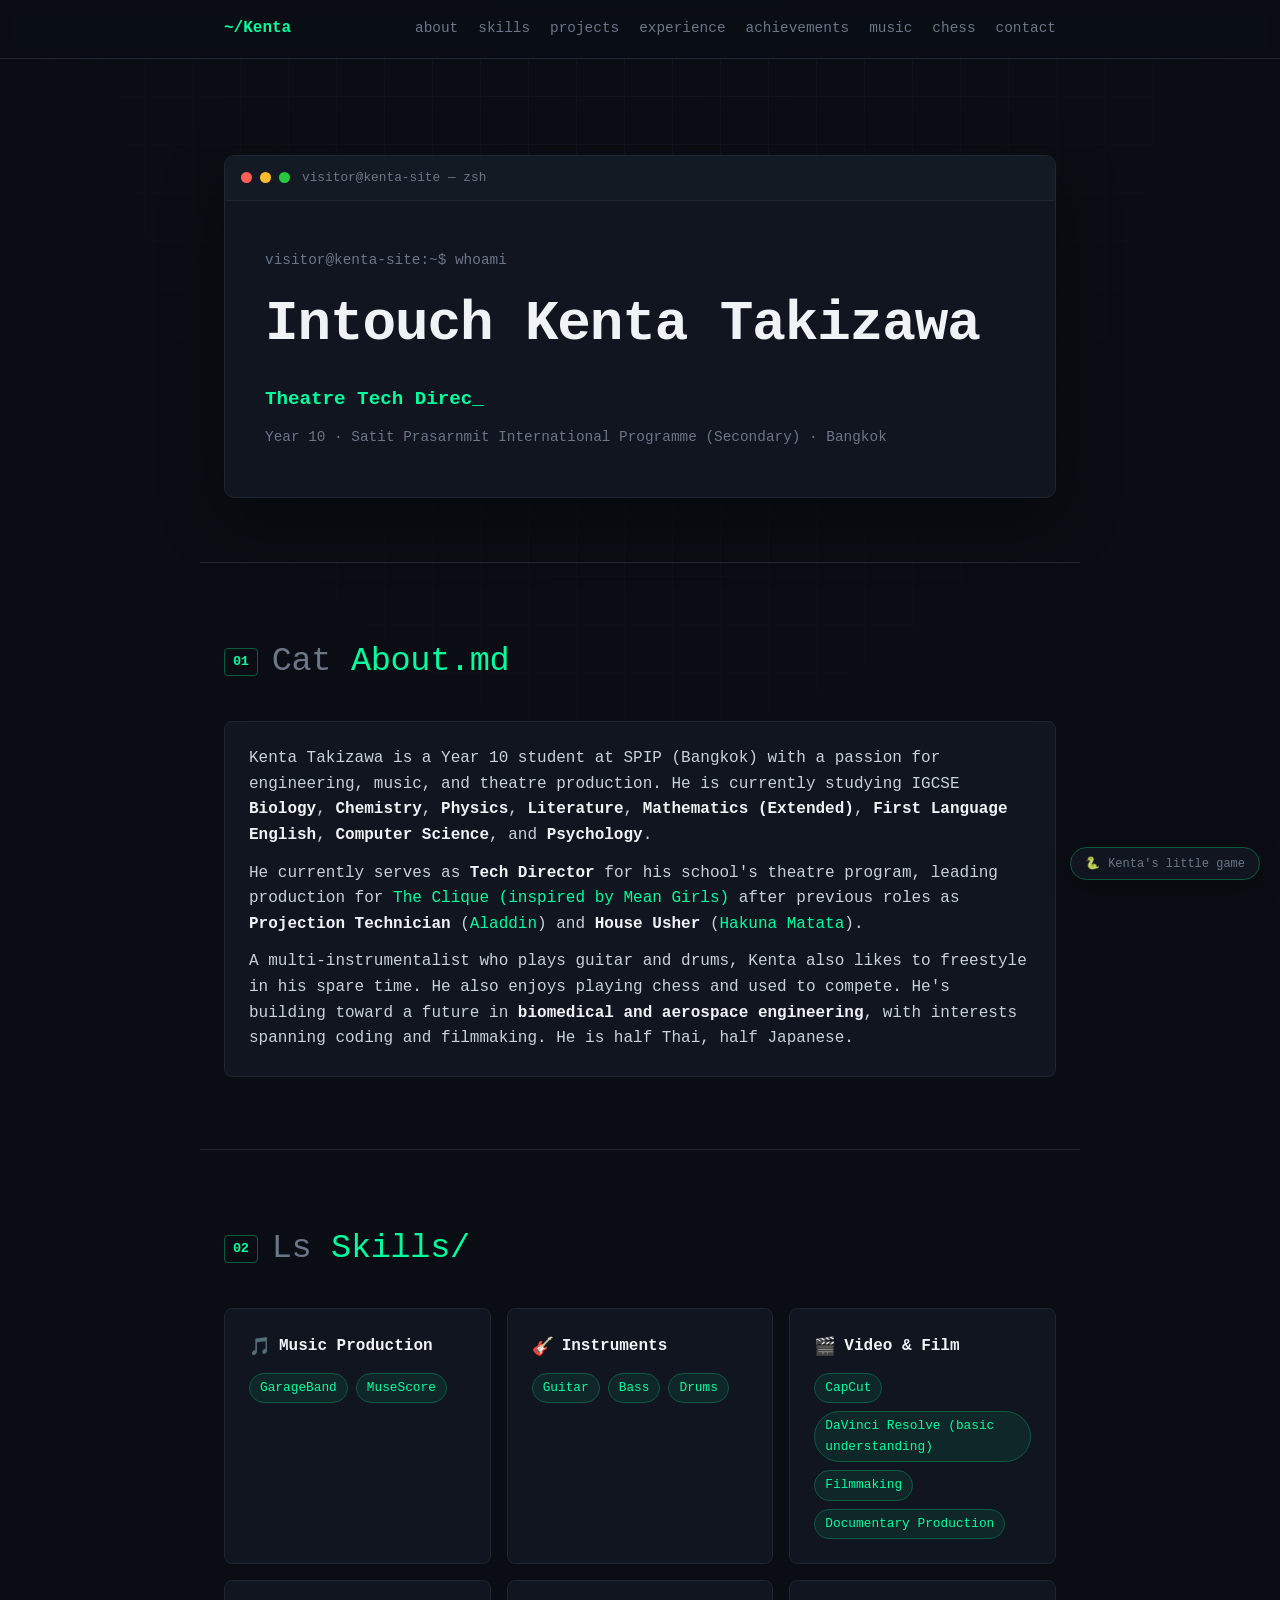
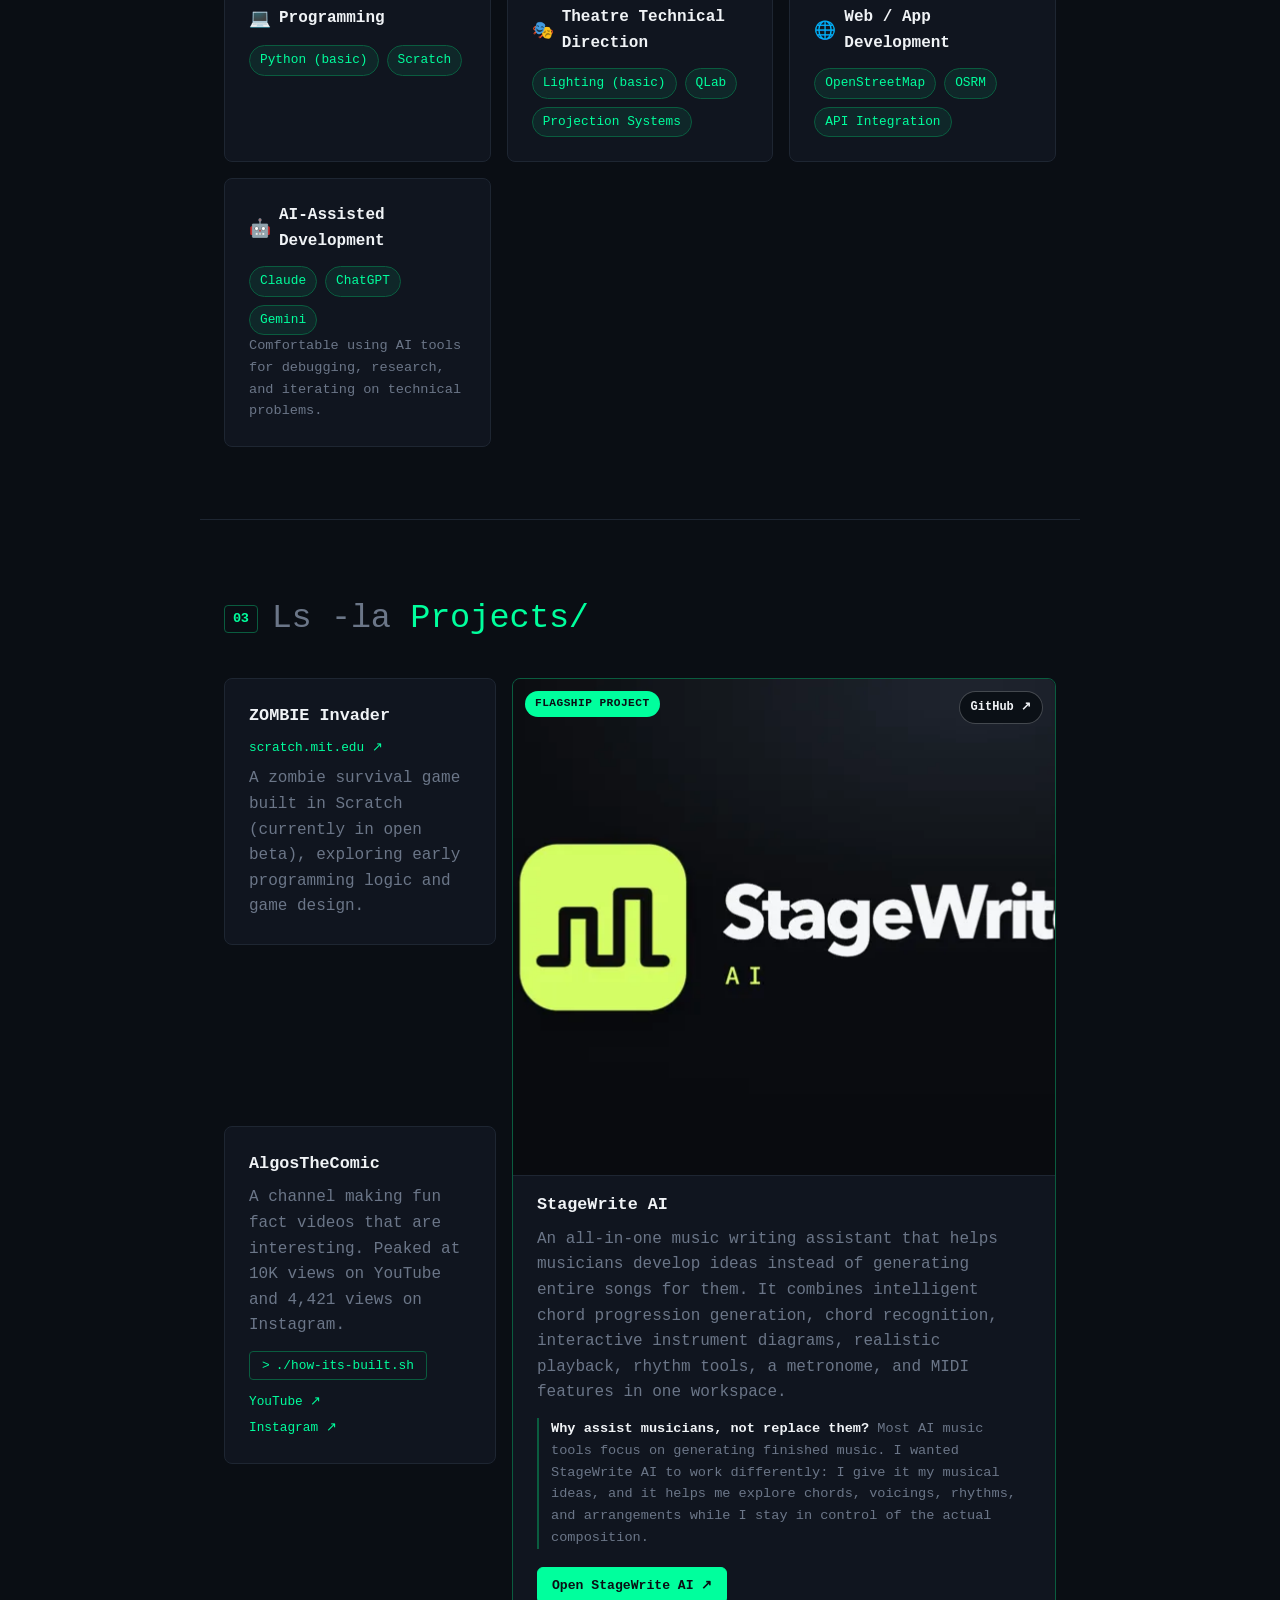
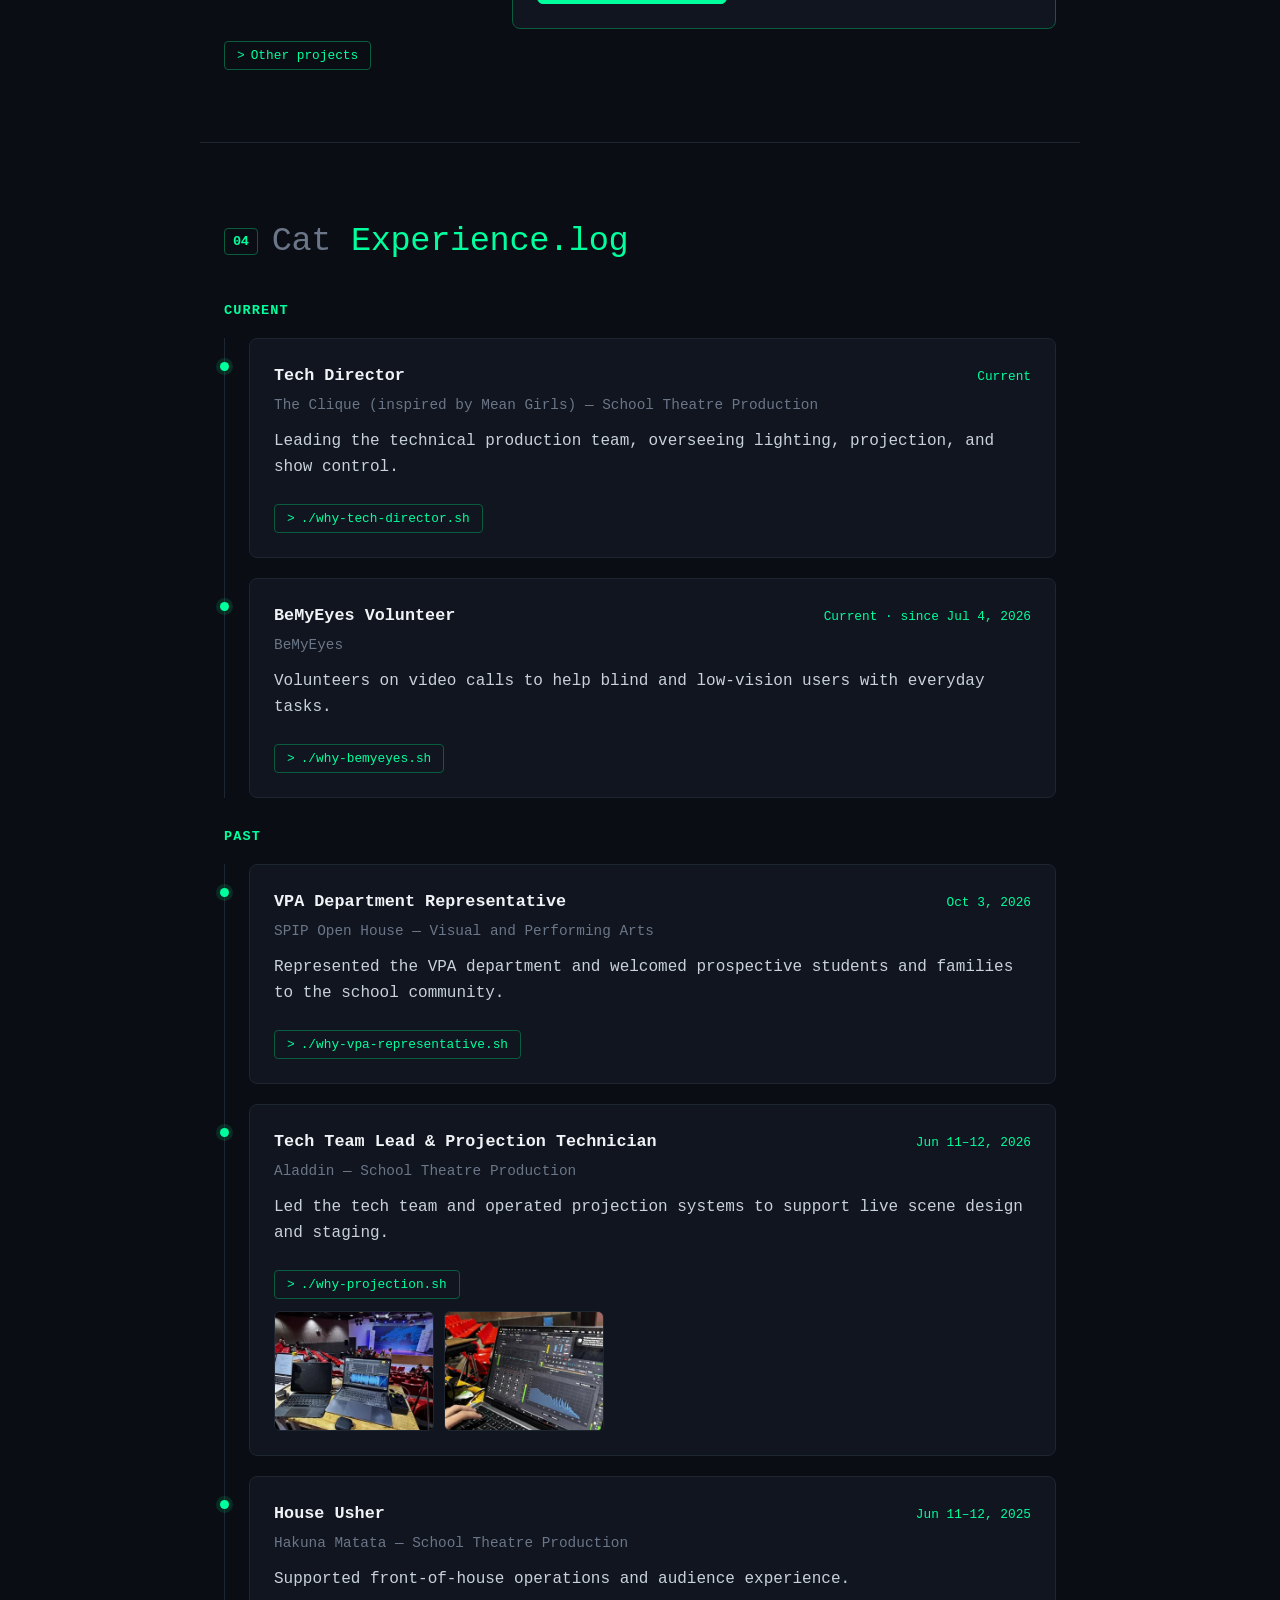
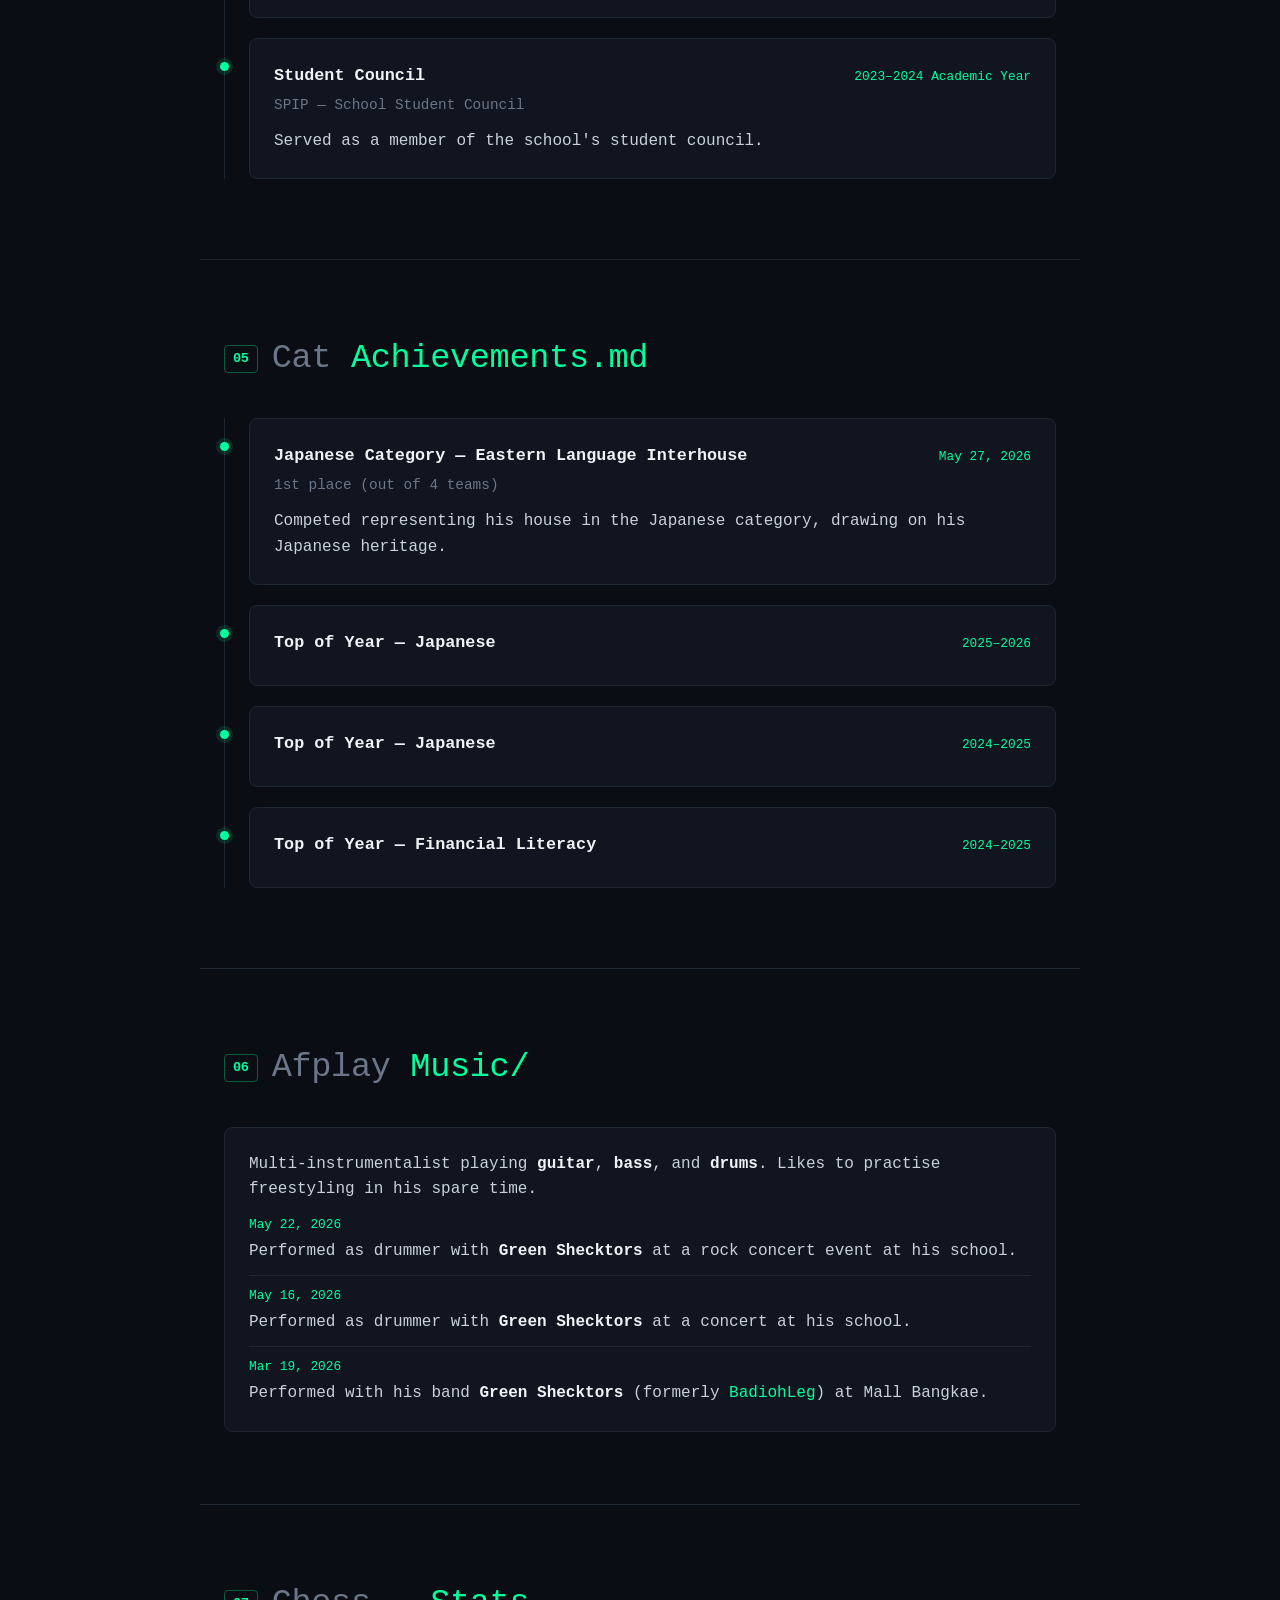
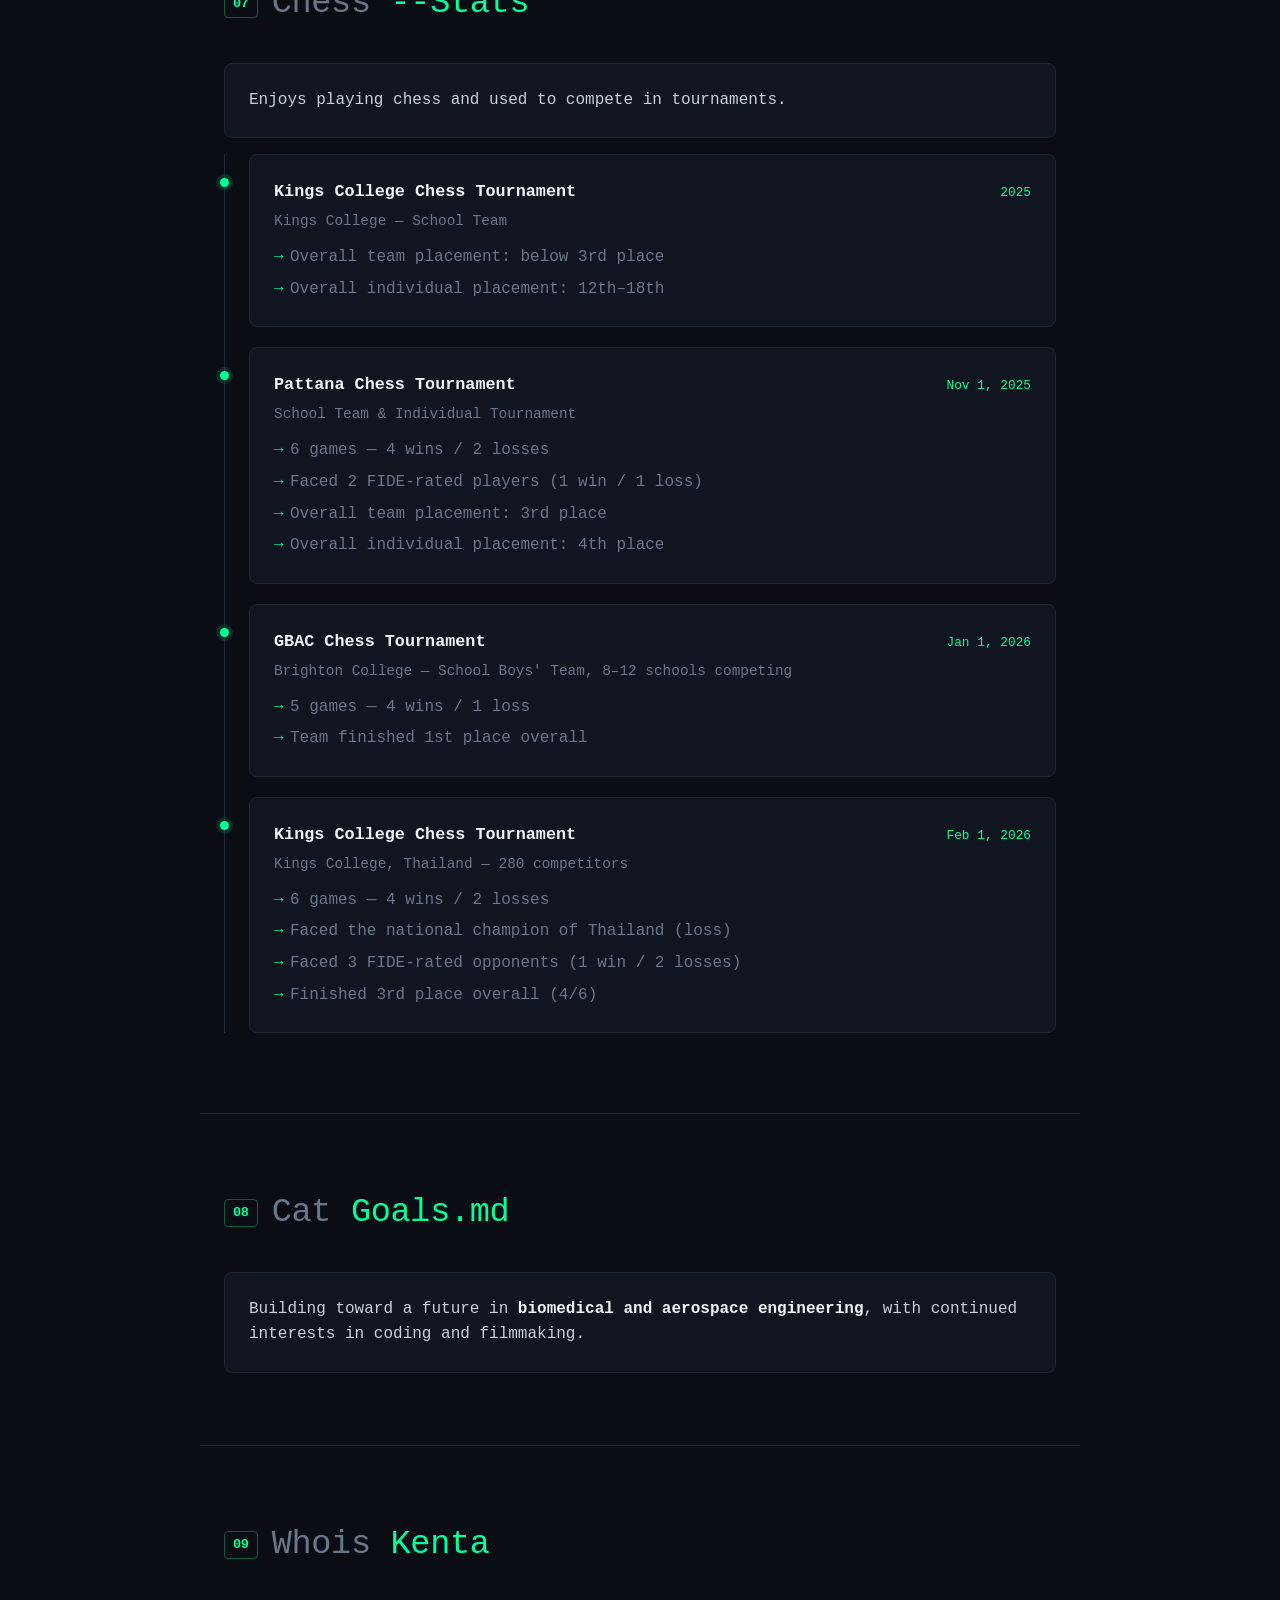
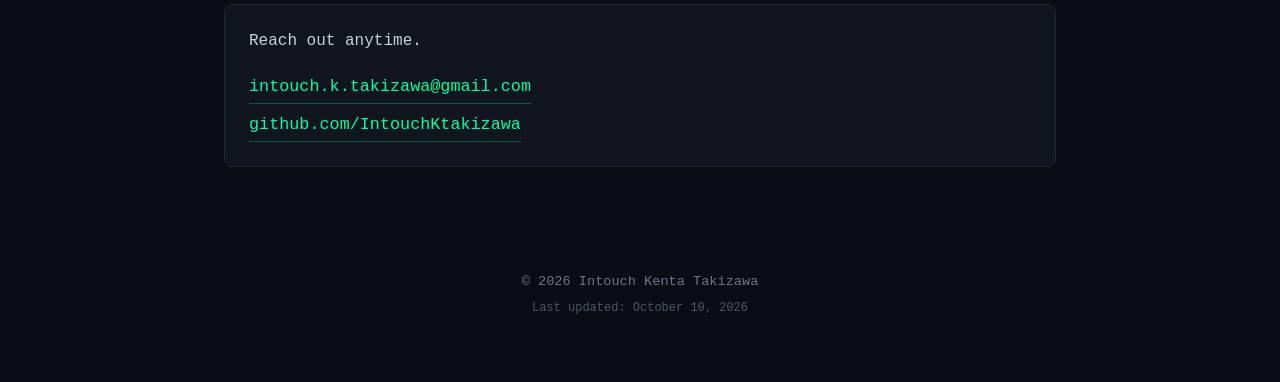
==== commit 1e128369: "Speed up portfolio image loading" ====
--- a/index.html
+++ b/index.html
@@ -156,7 +156,7 @@
       <div class="card project-card featured">
         <span class="featured-badge">Flagship Project</span>
         <a class="featured-github" href="https://github.com/IntouchKtakizawa/stagewrite-ai" target="_blank" rel="noopener noreferrer" aria-label="View StageWrite AI on GitHub">GitHub &#8599;</a>
-        <img class="project-image" src="images/stagewrite-ai.png" alt="StageWrite AI logo" loading="lazy">
+        <img class="project-image" src="images/stagewrite-ai.webp" alt="StageWrite AI logo" width="1000" height="497" loading="lazy" decoding="async">
         <div class="project-head">
           <h3>StageWrite AI</h3>
         </div>
@@ -198,7 +198,7 @@
     <div class="story-content other-projects-content" id="other-projects">
       <div class="story-inner">
         <div class="card project-card other-project-card">
-        <img class="project-image" src="images/midpoint-demo.jpg" alt="Midpoint app showing a map with ranked meeting-point suggestions in Bangkok" loading="lazy">
+        <img class="project-image" src="images/midpoint-demo.webp" alt="Midpoint app showing a map with ranked meeting-point suggestions in Bangkok" width="1000" height="484" loading="lazy" decoding="async">
         <div class="project-head">
           <h3>Midpoint</h3>
           <a class="project-link" href="https://github.com/IntouchKtakizawa/Midpoint" target="_blank" rel="noopener noreferrer">GitHub &#8599;</a>
@@ -373,8 +373,8 @@
             </div>
           </div>
           <div class="timeline-photos">
-            <img src="images/aladdin-1.jpg" alt="Aladdin production &mdash; projection tech work" loading="lazy">
-            <img src="images/aladdin-2.jpg" alt="Aladdin production &mdash; projection tech work" loading="lazy">
+            <img src="images/aladdin-1.webp" alt="Aladdin production &mdash; projection tech work" width="360" height="480" loading="lazy" decoding="async">
+            <img src="images/aladdin-2.webp" alt="Aladdin production &mdash; projection tech work" width="360" height="480" loading="lazy" decoding="async">
           </div>
         </div>
       </div>
@@ -608,6 +608,6 @@
   </button>
 </div>
 
-<script src="script.js"></script>
+<script src="script.js" defer></script>
 </body>
 </html>
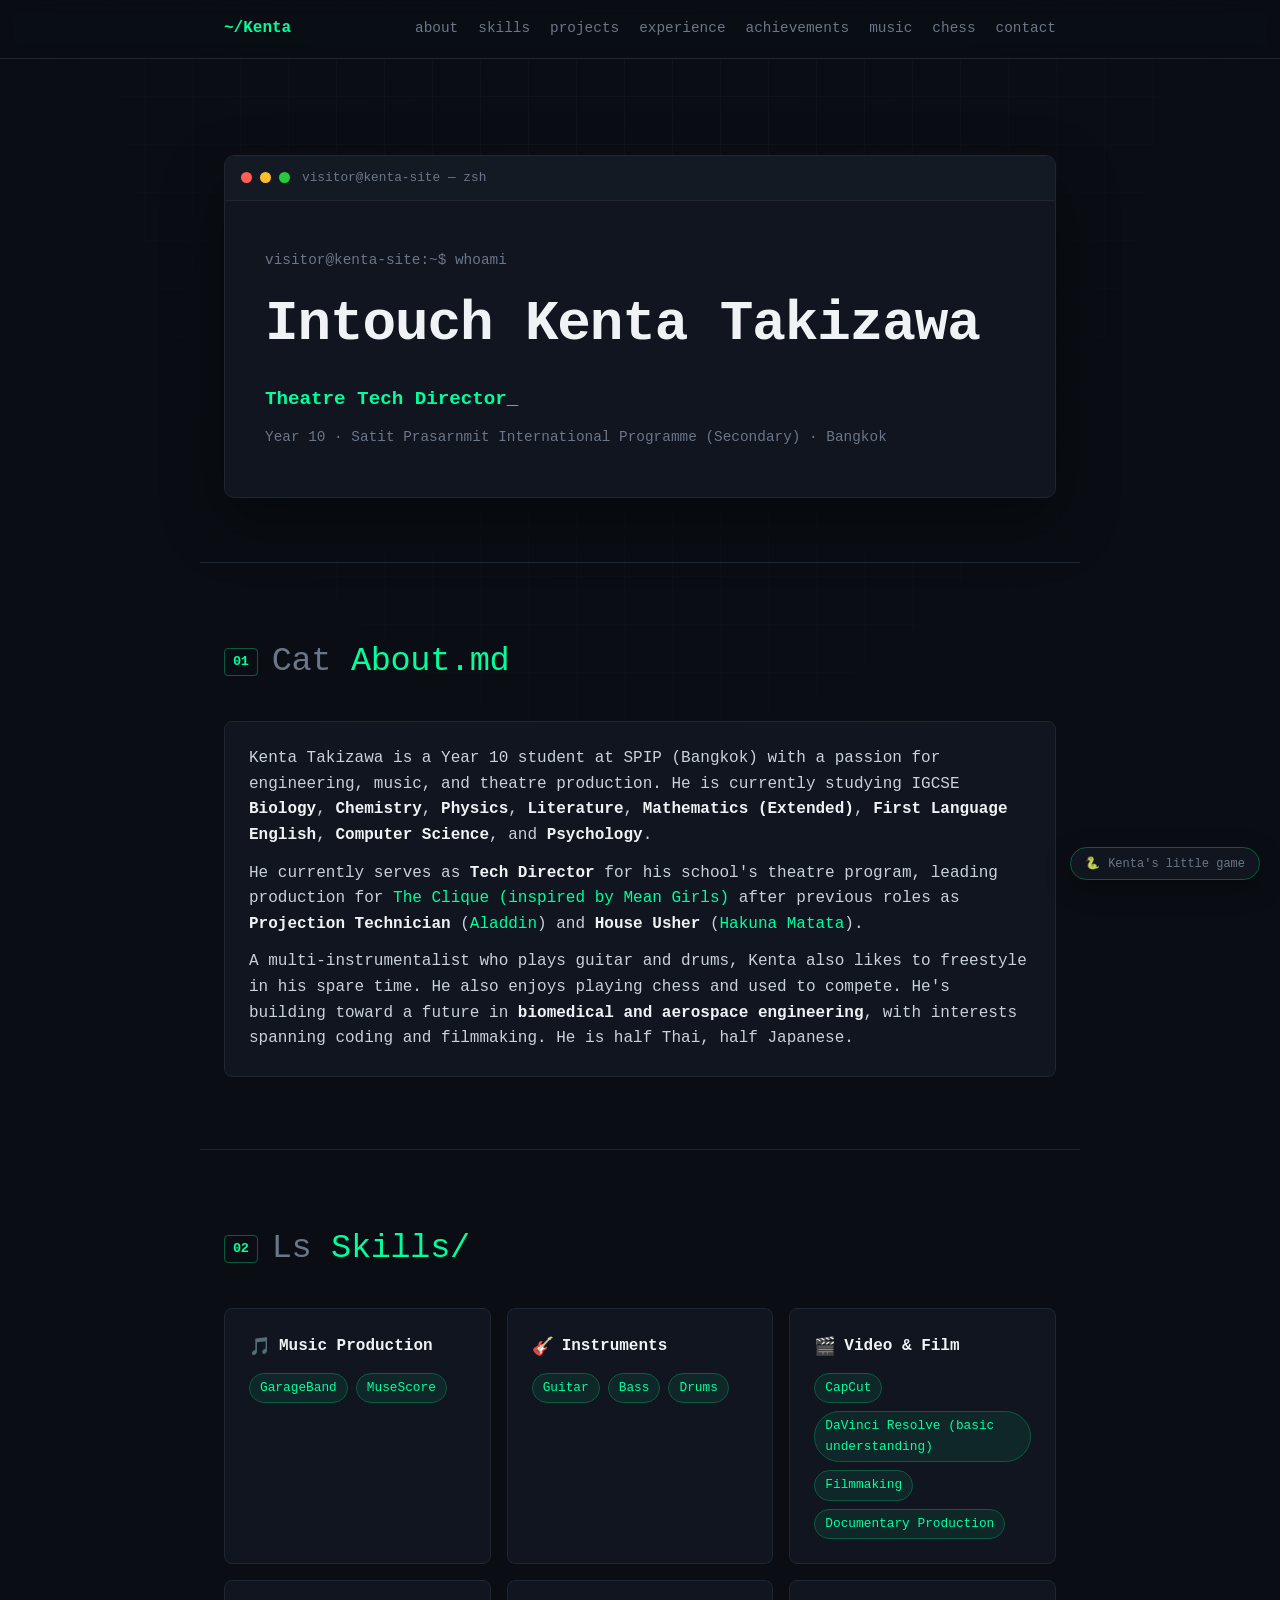
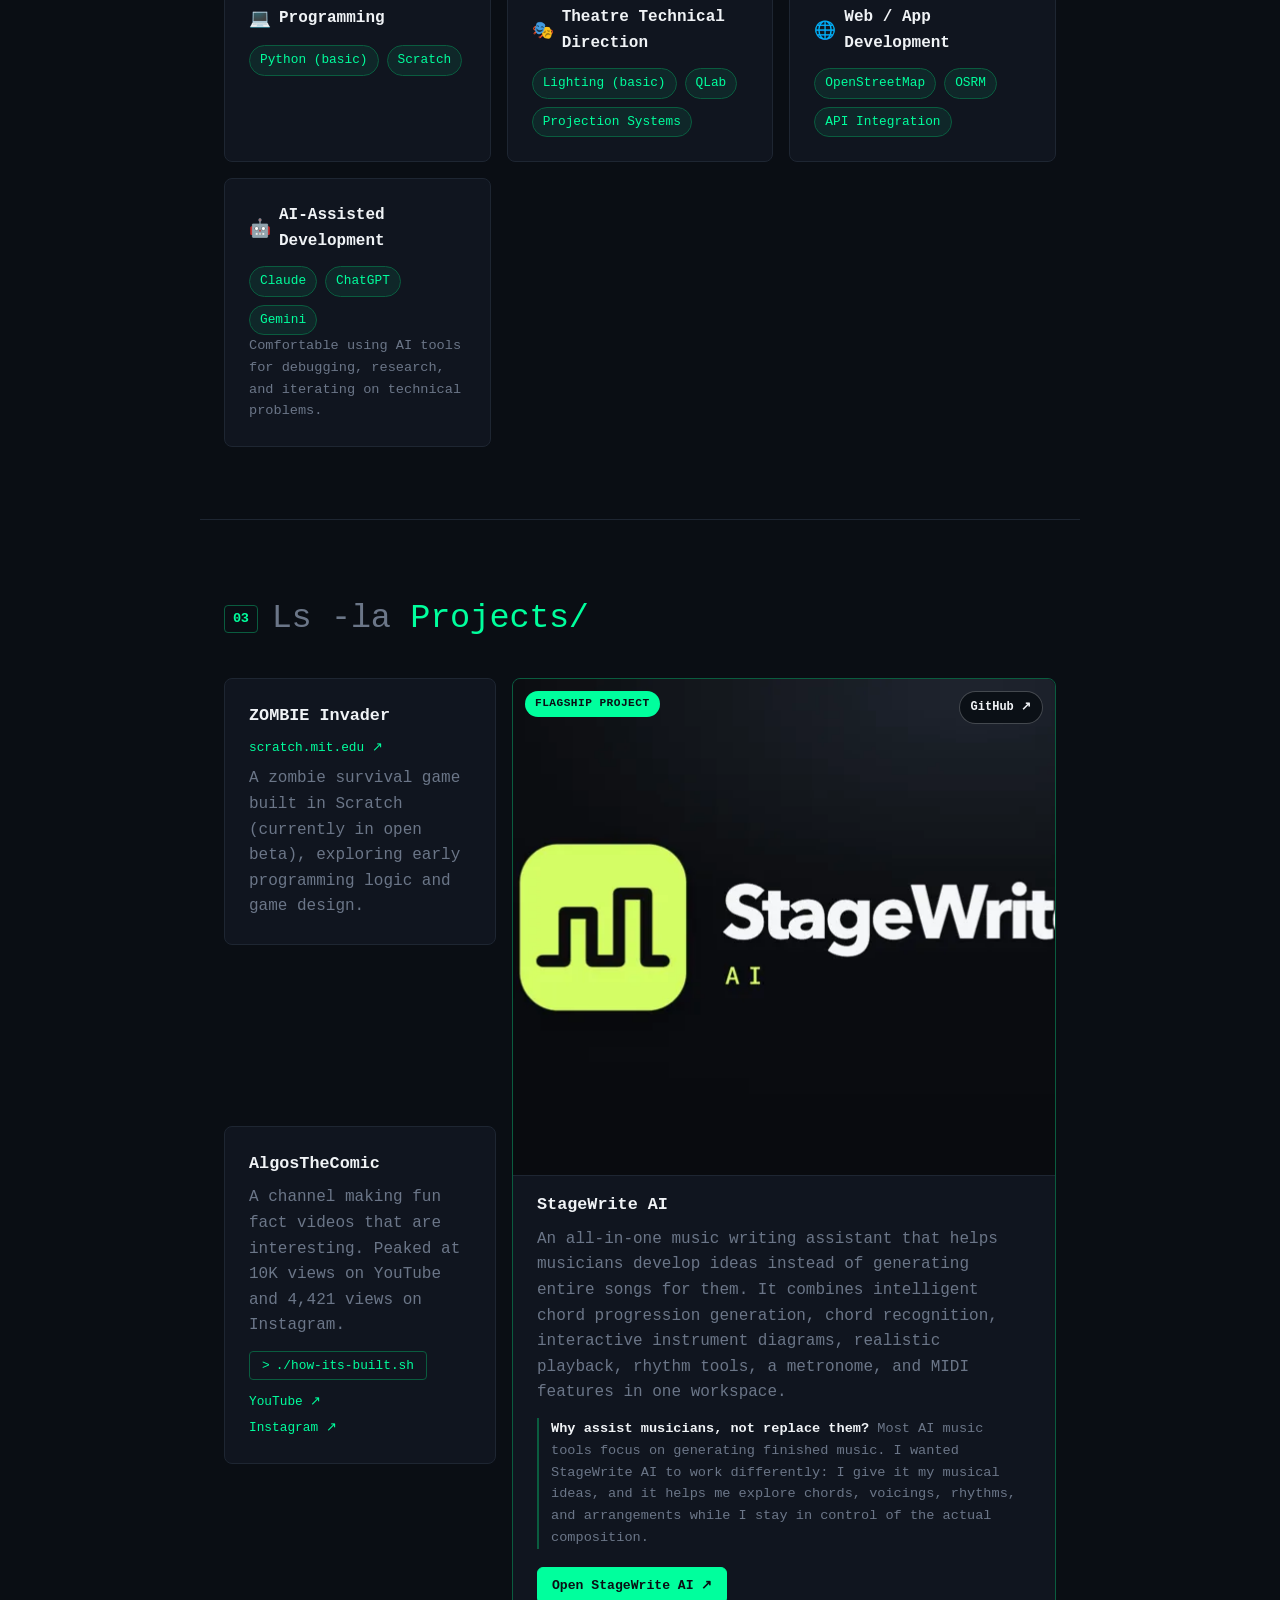
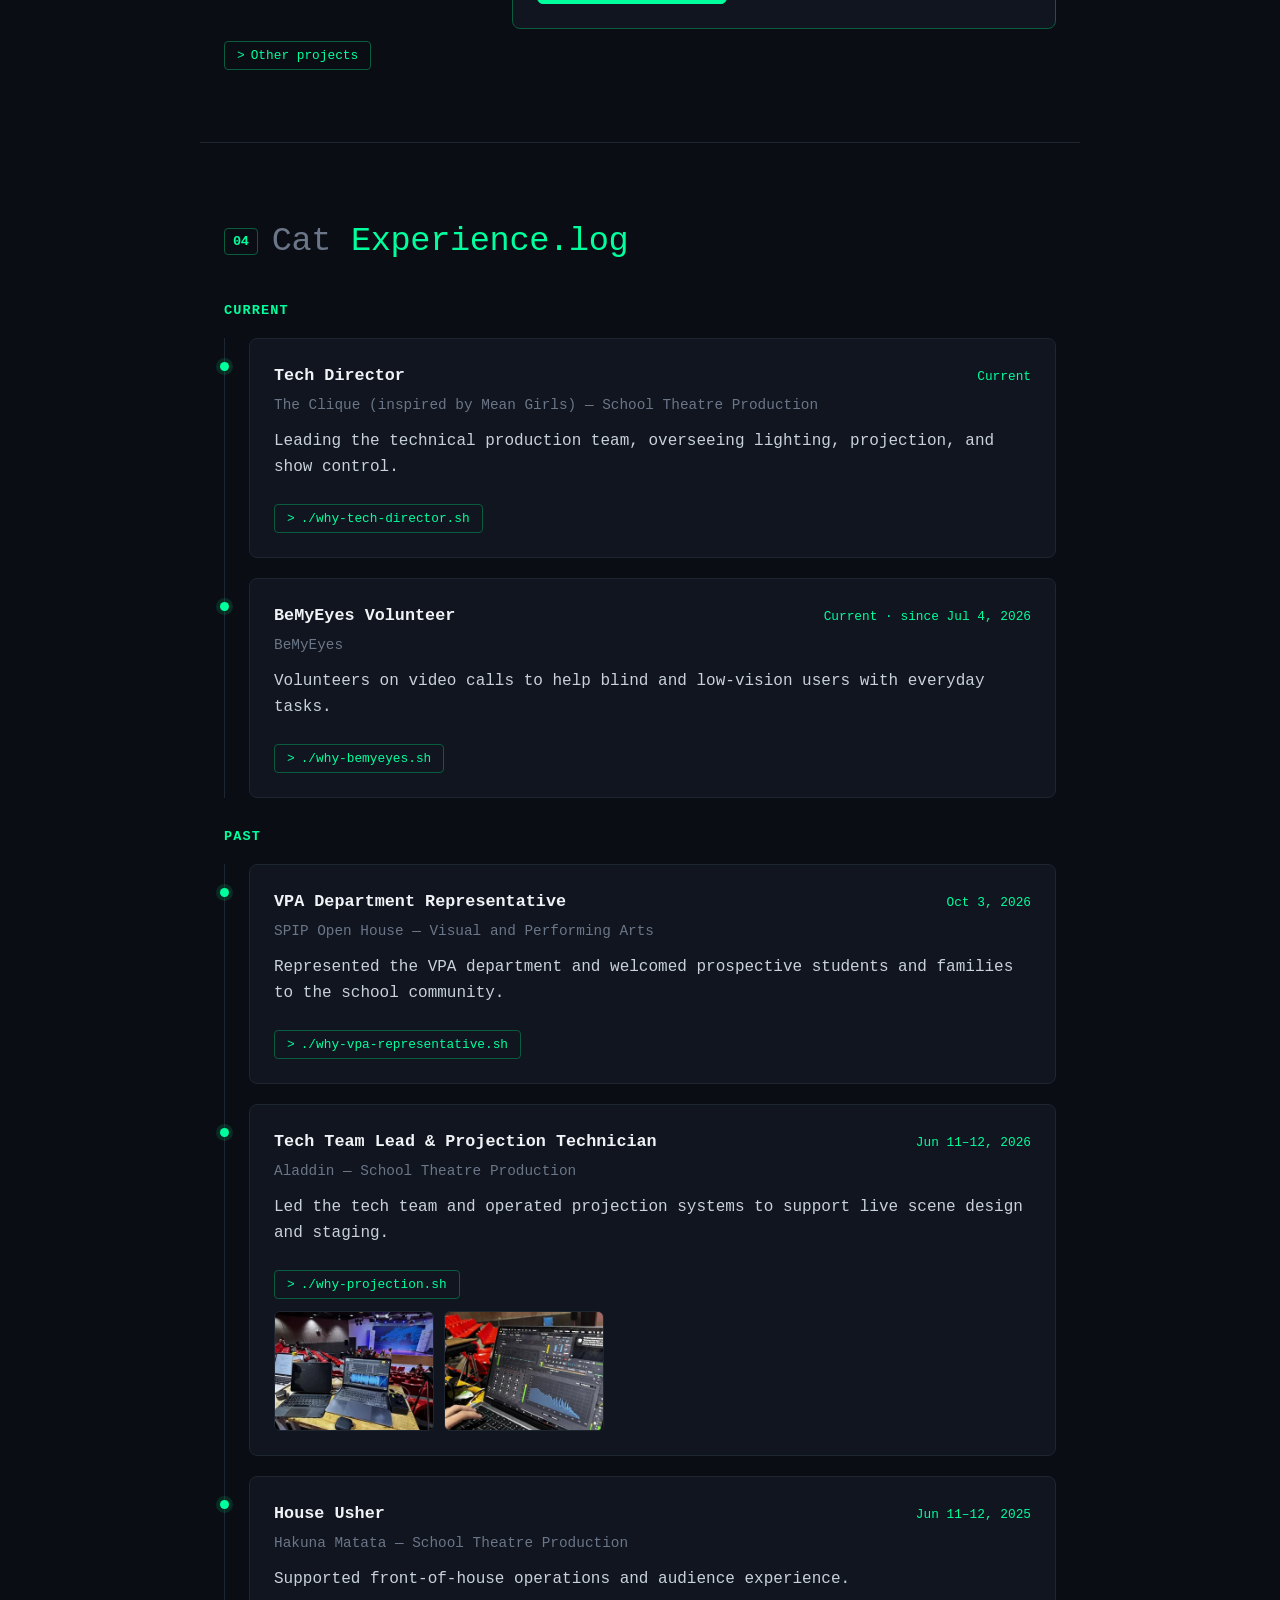
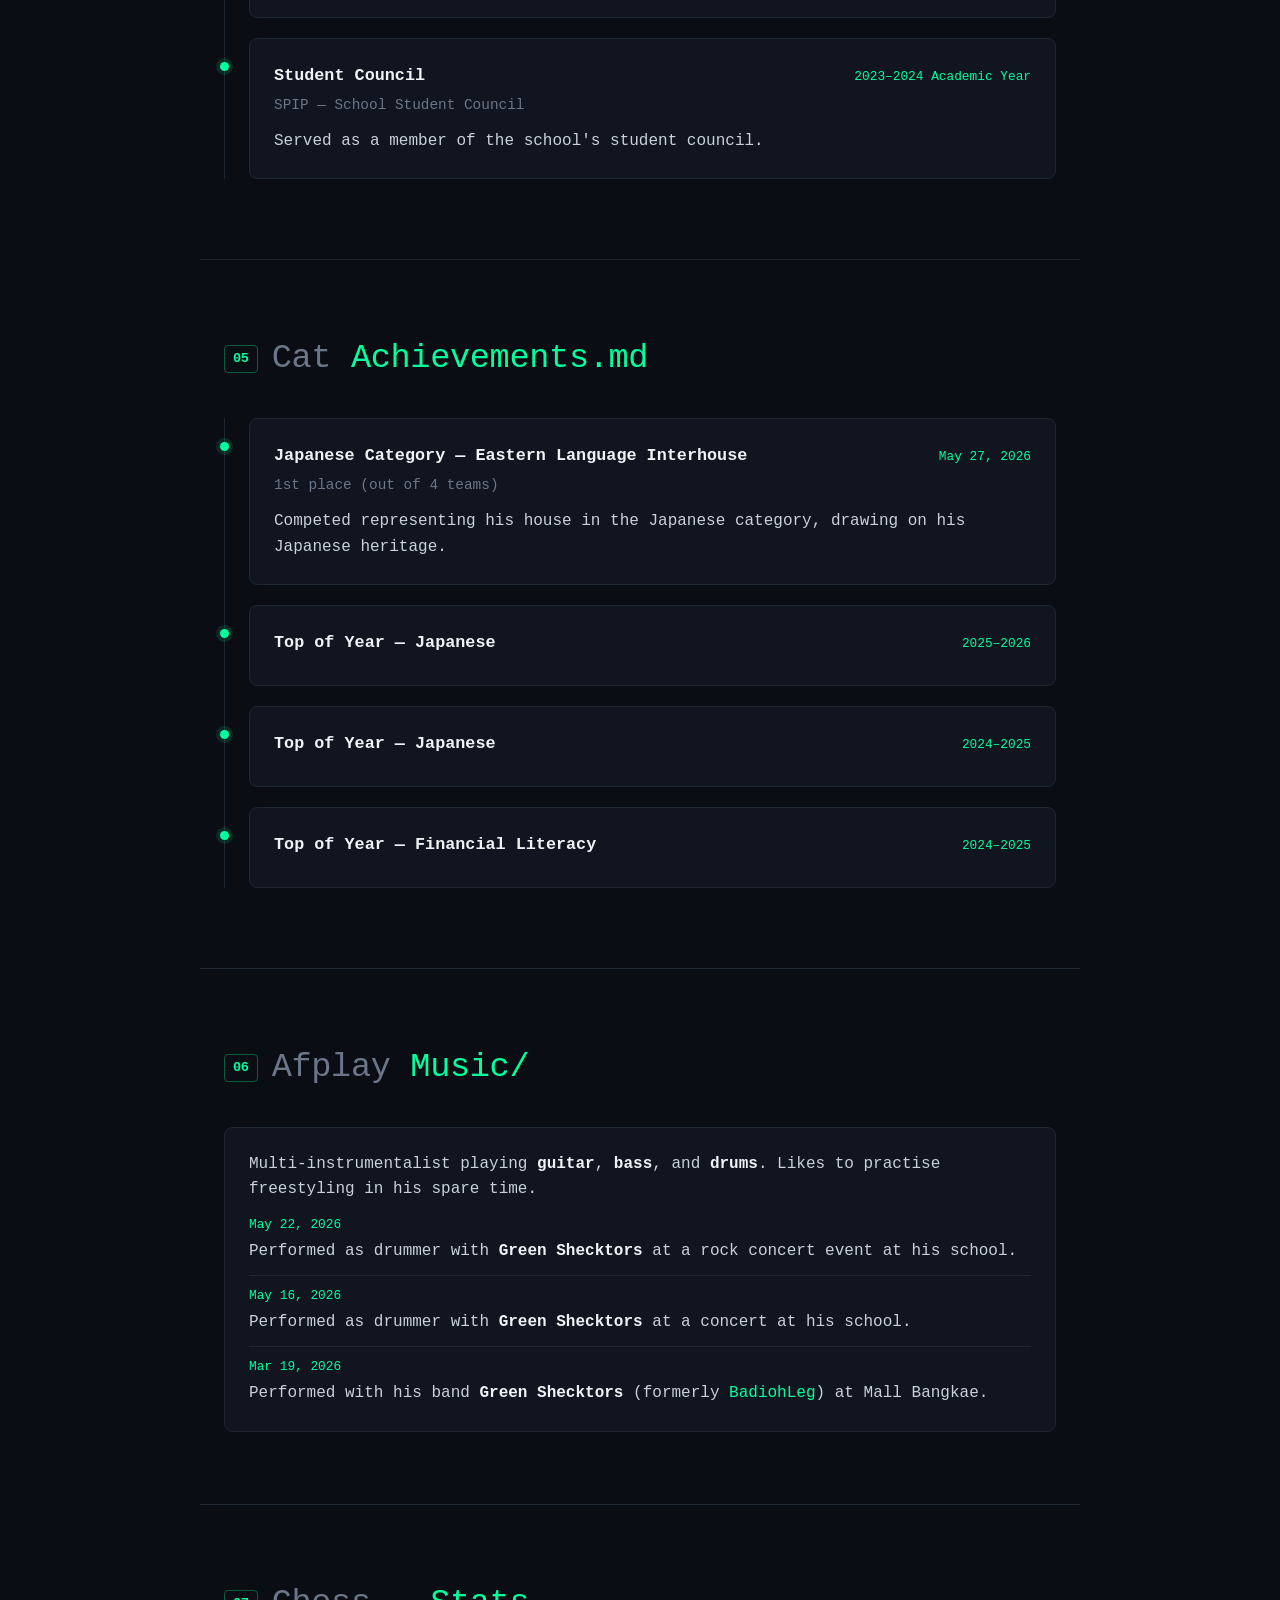
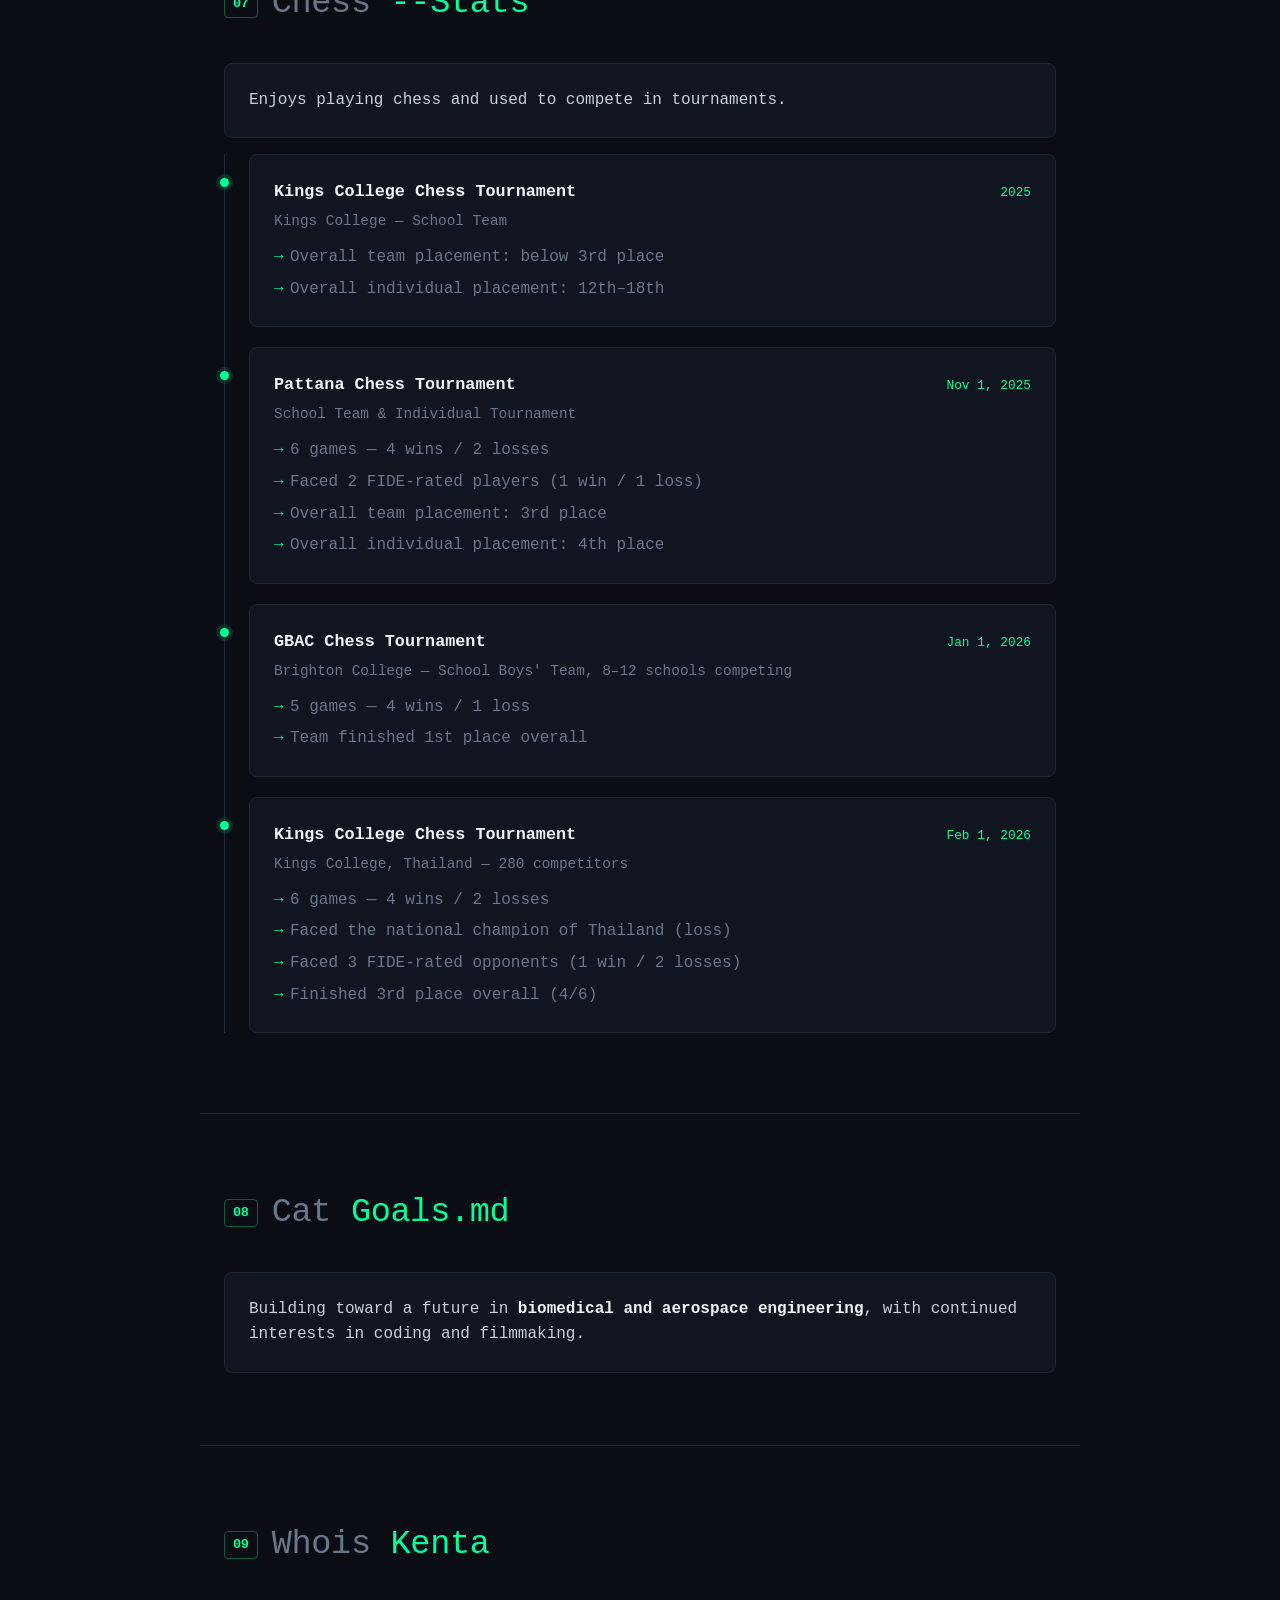
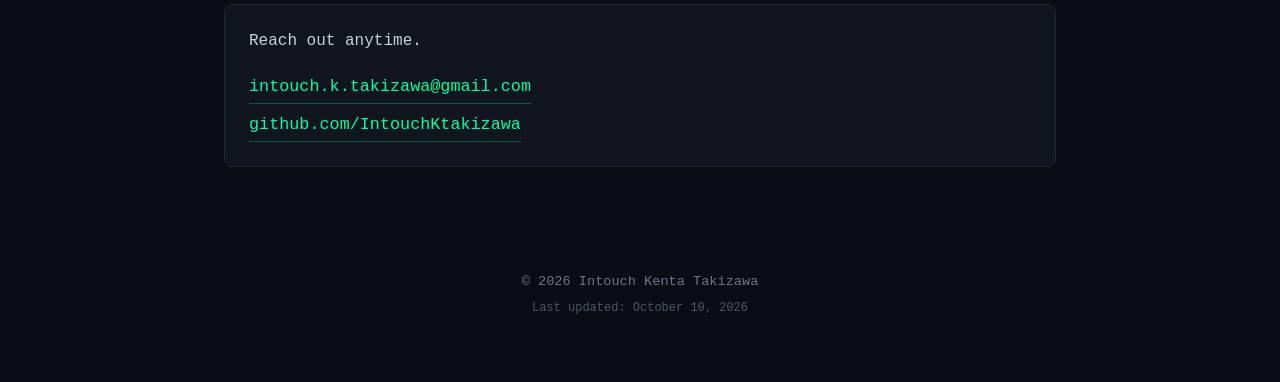
==== commit 6969a13f: "style: format source code for readability" ====
--- a/index.html
+++ b/index.html
@@ -1,613 +1,868 @@
-<!DOCTYPE html>
+<!doctype html>
 <html lang="en">
-<head>
-<meta charset="UTF-8">
-<meta name="viewport" content="width=device-width, initial-scale=1.0">
-<title>Kenta Takizawa</title>
-<link rel="stylesheet" href="style.css">
-</head>
-<body>
-
-<div class="bg-grid"></div>
-
-<header class="nav">
-  <div class="nav-inner">
-    <span class="logo">~/Kenta</span>
-    <nav class="nav-links">
-      <a href="#about">about</a>
-      <a href="#skills">skills</a>
-      <a href="#projects">projects</a>
-      <a href="#experience">experience</a>
-      <a href="#achievements">achievements</a>
-      <a href="#music">music</a>
-      <a href="#chess">chess</a>
-      <a href="#contact">contact</a>
-    </nav>
-  </div>
-</header>
-
-<main>
-
-  <section class="hero">
-    <div class="terminal-window">
-      <div class="terminal-titlebar">
-        <span class="terminal-dot dot-red"></span>
-        <span class="terminal-dot dot-yellow"></span>
-        <span class="terminal-dot dot-green"></span>
-        <span class="terminal-title">visitor@kenta-site &mdash; zsh</span>
+  <head>
+    <meta charset="UTF-8" />
+    <meta name="viewport" content="width=device-width, initial-scale=1.0" />
+    <title>Kenta Takizawa</title>
+    <link rel="stylesheet" href="style.css" />
+  </head>
+  <body>
+    <div class="bg-grid"></div>
+
+    <header class="nav">
+      <div class="nav-inner">
+        <span class="logo">~/Kenta</span>
+        <nav class="nav-links">
+          <a href="#about">about</a>
+          <a href="#skills">skills</a>
+          <a href="#projects">projects</a>
+          <a href="#experience">experience</a>
+          <a href="#achievements">achievements</a>
+          <a href="#music">music</a>
+          <a href="#chess">chess</a>
+          <a href="#contact">contact</a>
+        </nav>
       </div>
-      <div class="terminal-body">
-        <p class="prompt">visitor@kenta-site:~$ whoami</p>
-        <h1>Intouch Kenta Takizawa</h1>
-        <p class="role"><span id="typed"></span><span class="cursor">_</span></p>
-        <p class="location">Year 10 &middot; Satit Prasarnmit International Programme (Secondary) &middot; Bangkok</p>
+    </header>
+
+    <main>
+      <section class="hero">
+        <div class="terminal-window">
+          <div class="terminal-titlebar">
+            <span class="terminal-dot dot-red"></span>
+            <span class="terminal-dot dot-yellow"></span>
+            <span class="terminal-dot dot-green"></span>
+            <span class="terminal-title">visitor@kenta-site &mdash; zsh</span>
+          </div>
+          <div class="terminal-body">
+            <p class="prompt">visitor@kenta-site:~$ whoami</p>
+            <h1>Intouch Kenta Takizawa</h1>
+            <p class="role">
+              <span id="typed"></span><span class="cursor">_</span>
+            </p>
+            <p class="location">
+              Year 10 &middot; Satit Prasarnmit International Programme
+              (Secondary) &middot; Bangkok
+            </p>
+          </div>
+        </div>
+      </section>
+
+      <section id="about" class="section">
+        <h2>
+          <span class="tag">01</span
+          ><span class="cmd">Cat <span class="cmd-target">About.md</span></span>
+        </h2>
+        <div class="card">
+          <p>
+            Kenta Takizawa is a Year 10 student at SPIP (Bangkok) with a passion
+            for engineering, music, and theatre production. He is currently
+            studying IGCSE
+            <strong>Biology</strong>, <strong>Chemistry</strong>,
+            <strong>Physics</strong>, <strong>Literature</strong>,
+            <strong>Mathematics (Extended)</strong>,
+            <strong>First Language English</strong>,
+            <strong>Computer Science</strong>, and <strong>Psychology</strong>.
+          </p>
+          <p>
+            He currently serves as <strong>Tech Director</strong> for his
+            school's theatre program, leading production for
+            <em>The Clique (inspired by Mean Girls)</em> after previous roles as
+            <strong>Projection Technician</strong> (<em>Aladdin</em>) and
+            <strong>House Usher</strong> (<em>Hakuna Matata</em>).
+          </p>
+          <p>
+            A multi-instrumentalist who plays guitar and drums, Kenta also likes
+            to freestyle in his spare time. He also enjoys playing chess and
+            used to compete. He's building toward a future in
+            <strong>biomedical and aerospace engineering</strong>, with
+            interests spanning coding and filmmaking. He is half Thai, half
+            Japanese.
+          </p>
+        </div>
+      </section>
+
+      <section id="skills" class="section">
+        <h2>
+          <span class="tag">02</span
+          ><span class="cmd">Ls <span class="cmd-target">Skills/</span></span>
+        </h2>
+        <div class="skills-grid">
+          <div class="card skill-card">
+            <h3>
+              <span class="skill-icon" aria-hidden="true">&#127925;</span> Music
+              Production
+            </h3>
+            <div class="pills">
+              <span class="pill">GarageBand</span>
+              <span class="pill">MuseScore</span>
+            </div>
+          </div>
+
+          <div class="card skill-card">
+            <h3>
+              <span class="skill-icon" aria-hidden="true">&#127928;</span>
+              Instruments
+            </h3>
+            <div class="pills">
+              <span class="pill">Guitar</span>
+              <span class="pill">Bass</span>
+              <span class="pill">Drums</span>
+            </div>
+          </div>
+
+          <div class="card skill-card">
+            <h3>
+              <span class="skill-icon" aria-hidden="true">&#127916;</span> Video
+              &amp; Film
+            </h3>
+            <div class="pills">
+              <span class="pill">CapCut</span>
+              <span class="pill">DaVinci Resolve (basic understanding)</span>
+              <span class="pill">Filmmaking</span>
+              <span class="pill">Documentary Production</span>
+            </div>
+          </div>
+
+          <div class="card skill-card">
+            <h3>
+              <span class="skill-icon" aria-hidden="true">&#128187;</span>
+              Programming
+            </h3>
+            <div class="pills">
+              <span class="pill">Python (basic)</span>
+              <span class="pill">Scratch</span>
+            </div>
+          </div>
+
+          <div class="card skill-card">
+            <h3>
+              <span class="skill-icon" aria-hidden="true">&#127917;</span>
+              Theatre Technical Direction
+            </h3>
+            <div class="pills">
+              <span class="pill">Lighting (basic)</span>
+              <span class="pill">QLab</span>
+              <span class="pill">Projection Systems</span>
+            </div>
+          </div>
+
+          <div class="card skill-card">
+            <h3>
+              <span class="skill-icon" aria-hidden="true">&#127760;</span> Web /
+              App Development
+            </h3>
+            <div class="pills">
+              <span class="pill">OpenStreetMap</span>
+              <span class="pill">OSRM</span>
+              <span class="pill">API Integration</span>
+            </div>
+          </div>
+
+          <div class="card skill-card">
+            <h3>
+              <span class="skill-icon" aria-hidden="true">&#129302;</span>
+              AI-Assisted Development
+            </h3>
+            <div class="pills">
+              <span class="pill">Claude</span>
+              <span class="pill">ChatGPT</span>
+              <span class="pill">Gemini</span>
+            </div>
+            <p class="skill-note">
+              Comfortable using AI tools for debugging, research, and iterating
+              on technical problems.
+            </p>
+          </div>
+        </div>
+      </section>
+
+      <section id="projects" class="section">
+        <h2>
+          <span class="tag">03</span
+          ><span class="cmd"
+            >Ls -la <span class="cmd-target">Projects/</span></span
+          >
+        </h2>
+        <div class="projects-grid">
+          <a
+            class="card project-card"
+            href="https://scratch.mit.edu/projects/893676050/"
+            target="_blank"
+            rel="noopener noreferrer"
+          >
+            <div class="project-head">
+              <h3>ZOMBIE Invader</h3>
+              <span class="project-link">scratch.mit.edu &#8599;</span>
+            </div>
+            <p>
+              A zombie survival game built in Scratch (currently in open beta),
+              exploring early programming logic and game design.
+            </p>
+          </a>
+
+          <div class="card project-card featured">
+            <span class="featured-badge">Flagship Project</span>
+            <a
+              class="featured-github"
+              href="https://github.com/IntouchKtakizawa/stagewrite-ai"
+              target="_blank"
+              rel="noopener noreferrer"
+              aria-label="View StageWrite AI on GitHub"
+              >GitHub &#8599;</a
+            >
+            <img
+              class="project-image"
+              src="images/stagewrite-ai.webp"
+              alt="StageWrite AI logo"
+              width="1000"
+              height="497"
+              loading="lazy"
+              decoding="async"
+            />
+            <div class="project-head">
+              <h3>StageWrite AI</h3>
+            </div>
+            <p>
+              An all-in-one music writing assistant that helps musicians develop
+              ideas instead of generating entire songs for them. It combines
+              intelligent chord progression generation, chord recognition,
+              interactive instrument diagrams, realistic playback, rhythm tools,
+              a metronome, and MIDI features in one workspace.
+            </p>
+            <p class="why-line">
+              <strong>Why assist musicians, not replace them?</strong> Most AI
+              music tools focus on generating finished music. I wanted
+              StageWrite AI to work differently: I give it my musical ideas, and
+              it helps me explore chords, voicings, rhythms, and arrangements
+              while I stay in control of the actual composition.
+            </p>
+            <div class="project-links project-cta-row">
+              <a
+                href="https://intouchktakizawa.github.io/stagewrite-ai/"
+                target="_blank"
+                rel="noopener noreferrer"
+                class="project-button"
+                >Open StageWrite AI &#8599;</a
+              >
+            </div>
+          </div>
+
+          <div class="card project-card">
+            <div class="project-head">
+              <h3>AlgosTheComic</h3>
+            </div>
+            <p>
+              A channel making fun fact videos that are interesting. Peaked at
+              10K views on YouTube and 4,421 views on Instagram.
+            </p>
+            <button class="story-toggle" type="button" aria-expanded="false">
+              <span class="story-toggle-icon">&gt;</span> ./how-its-built.sh
+            </button>
+            <div class="story-content">
+              <div class="story-inner">
+                <p>
+                  A fully automated content channel producing fun-fact videos on
+                  science and trivia topics. Built an end-to-end pipeline
+                  &mdash; GPT generates scripts, ElevenLabs handles voice
+                  narration, and an automation tool assembles the final video
+                  &mdash; requiring no manual editing per episode.
+                </p>
+              </div>
+            </div>
+            <div class="project-links">
+              <a
+                href="https://www.youtube.com/@AlgosTheComic"
+                target="_blank"
+                rel="noopener noreferrer"
+                class="project-link"
+                >YouTube &#8599;</a
+              >
+              <a
+                href="https://www.instagram.com/algosthecomic/"
+                target="_blank"
+                rel="noopener noreferrer"
+                class="project-link"
+                >Instagram &#8599;</a
+              >
+            </div>
+          </div>
+        </div>
+
+        <button
+          class="story-toggle other-projects-toggle"
+          type="button"
+          aria-expanded="false"
+          aria-controls="other-projects"
+        >
+          <span class="story-toggle-icon" aria-hidden="true">&gt;</span> Other
+          projects
+        </button>
+        <div class="story-content other-projects-content" id="other-projects">
+          <div class="story-inner">
+            <div class="card project-card other-project-card">
+              <img
+                class="project-image"
+                src="images/midpoint-demo.webp"
+                alt="Midpoint app showing a map with ranked meeting-point suggestions in Bangkok"
+                width="1000"
+                height="484"
+                loading="lazy"
+                decoding="async"
+              />
+              <div class="project-head">
+                <h3>Midpoint</h3>
+                <a
+                  class="project-link"
+                  href="https://github.com/IntouchKtakizawa/Midpoint"
+                  target="_blank"
+                  rel="noopener noreferrer"
+                  >GitHub &#8599;</a
+                >
+              </div>
+              <p>
+                Passion project &mdash; finds a fair, convenient meeting spot
+                for two or more people using OpenStreetMap and OSRM for real
+                travel-time ranking, with live constraint-solving across
+                everyone's transit options.
+              </p>
+              <p class="why-line">
+                <strong>Why OSRM, not Google Maps?</strong> The Distance Matrix
+                API racks up real cost at scale. OSRM keeps the whole stack free
+                and self-hostable &mdash; a deliberate engineering tradeoff, not
+                a limitation.
+              </p>
+              <button class="story-toggle" type="button" aria-expanded="false">
+                <span class="story-toggle-icon">&gt;</span> ./why-midpoint.sh
+              </button>
+              <div class="story-content">
+                <div class="story-inner">
+                  <p>
+                    Why build this? Meeting up with friends always turned into
+                    the same argument &mdash; someone picks a spot, and it's
+                    usually convenient for them, not everyone. I wanted to
+                    replace that with a calculation: rank locations by actual
+                    travel time for every person involved, so the "fair" spot
+                    isn't just whoever spoke first.
+                  </p>
+                </div>
+              </div>
+              <div class="project-links">
+                <a
+                  href="https://midpointopensource.netlify.app/"
+                  target="_blank"
+                  rel="noopener noreferrer"
+                  class="project-link"
+                  >Live Demo &#8599;</a
+                >
+              </div>
+            </div>
+          </div>
+        </div>
+      </section>
+
+      <section id="experience" class="section">
+        <h2>
+          <span class="tag">04</span
+          ><span class="cmd"
+            >Cat <span class="cmd-target">Experience.log</span></span
+          >
+        </h2>
+
+        <h3 class="subheading">Current</h3>
+        <div class="timeline">
+          <div class="timeline-item">
+            <div class="timeline-dot"></div>
+            <div class="card">
+              <div class="timeline-head">
+                <h3>Tech Director</h3>
+                <span class="timeline-date">Current</span>
+              </div>
+              <p class="timeline-sub">
+                The Clique (inspired by Mean Girls) &mdash; School Theatre
+                Production
+              </p>
+              <p>
+                Leading the technical production team, overseeing lighting,
+                projection, and show control.
+              </p>
+              <button class="story-toggle" type="button" aria-expanded="false">
+                <span class="story-toggle-icon">&gt;</span>
+                ./why-tech-director.sh
+              </button>
+              <div class="story-content">
+                <div class="story-inner">
+                  <p>
+                    After learning projection, I wanted to understand the whole
+                    system, not just my one piece of it. Lighting, sound, QLab,
+                    all of it, seeing how everything connects is what actually
+                    interests me, and that's what pushed me to take on the Tech
+                    Director role for The Clique (inspired by Mean Girls).
+                  </p>
+                  <p>
+                    When we started, our team was only 4 people, and shortly
+                    after one member left, which left the rest of us struggling
+                    to keep up. I didn't want future members to go through that
+                    same struggle, so a big part of why I wanted this role was
+                    to build a more stress free environment for the team. As
+                    Tech Director I'm responsible for whether the entire
+                    technical side works, not just one station, and I like that
+                    a lot more than just doing a single task. Part of why I
+                    wanted this role is training the next generation of the team
+                    too, so the program keeps running well after I leave. I want
+                    to leave the tech program stronger than I found it, not just
+                    hold the title.
+                  </p>
+                </div>
+              </div>
+            </div>
+          </div>
+
+          <div class="timeline-item">
+            <div class="timeline-dot"></div>
+            <div class="card">
+              <div class="timeline-head">
+                <h3>BeMyEyes Volunteer</h3>
+                <span class="timeline-date"
+                  >Current &middot; since Jul 4, 2026</span
+                >
+              </div>
+              <p class="timeline-sub">BeMyEyes</p>
+              <p>
+                Volunteers on video calls to help blind and low-vision users
+                with everyday tasks.
+              </p>
+              <button class="story-toggle" type="button" aria-expanded="false">
+                <span class="story-toggle-icon">&gt;</span> ./why-bemyeyes.sh
+              </button>
+              <div class="story-content">
+                <div class="story-inner">
+                  <p>
+                    I signed up as a BeMyEyes volunteer because it's one of the
+                    most direct ways I've found to use ordinary tech, just a
+                    phone camera and a video call, to solve a real problem for
+                    someone in real time. A call comes in, I describe what I
+                    see: an expiration date, a bus number, the color of a shirt.
+                    Small ask most of the time, but it matters a lot to the
+                    person on the other end.
+                  </p>
+                  <p>
+                    It also connects to why I'm drawn to biomedical and
+                    aerospace engineering, both about building systems that
+                    extend what the body can do. BeMyEyes is the low tech, human
+                    version of that, acting as someone's eyes for thirty
+                    seconds.
+                  </p>
+                  <p>
+                    There are around a million blind and low vision users on the
+                    app but over ten million volunteers, so the odds of a call
+                    reaching me are slim. That doesn't bother me. It just means
+                    most calls only get answered because someone happened to be
+                    free when others weren't. Being one of the people available
+                    for that, even rarely, feels worth it.
+                  </p>
+                </div>
+              </div>
+            </div>
+          </div>
+        </div>
+
+        <h3 class="subheading">Past</h3>
+        <div class="timeline">
+          <div class="timeline-item">
+            <div class="timeline-dot"></div>
+            <div class="card">
+              <div class="timeline-head">
+                <h3>VPA Department Representative</h3>
+                <span class="timeline-date">Oct 3, 2026</span>
+              </div>
+              <p class="timeline-sub">
+                SPIP Open House &mdash; Visual and Performing Arts
+              </p>
+              <p>
+                Represented the VPA department and welcomed prospective students
+                and families to the school community.
+              </p>
+              <button class="story-toggle" type="button" aria-expanded="false">
+                <span class="story-toggle-icon">&gt;</span>
+                ./why-vpa-representative.sh
+              </button>
+              <div class="story-content">
+                <div class="story-inner">
+                  <p>
+                    I volunteered to be a Visual and Performing Arts (VPA)
+                    department representative because this school has been an
+                    incredible environment of support and dedication ever since
+                    I joined. The teachers in the VPA department, in particular,
+                    have gone above and beyond to foster creativity and build
+                    our confidence. Because of the impact they&rsquo;ve had on
+                    my journey, I wanted to step up and give back. My goal is to
+                    help showcase everything our department has to offer,
+                    ensuring that new and upcoming students immediately feel
+                    that same sense of encouragement and see just how vibrant
+                    and dedicated the VPA community truly is.
+                  </p>
+                </div>
+              </div>
+            </div>
+          </div>
+
+          <div class="timeline-item">
+            <div class="timeline-dot"></div>
+            <div class="card">
+              <div class="timeline-head">
+                <h3>Tech Team Lead &amp; Projection Technician</h3>
+                <span class="timeline-date">Jun 11&ndash;12, 2026</span>
+              </div>
+              <p class="timeline-sub">
+                Aladdin &mdash; School Theatre Production
+              </p>
+              <p>
+                Led the tech team and operated projection systems to support
+                live scene design and staging.
+              </p>
+              <button class="story-toggle" type="button" aria-expanded="false">
+                <span class="story-toggle-icon">&gt;</span> ./why-projection.sh
+              </button>
+              <div class="story-content">
+                <div class="story-inner">
+                  <p>
+                    Watching Hakuna Matata as a House Usher, I got to see the
+                    tech side of the production up close for the first time, and
+                    it sparked something in me. I found myself way more
+                    interested in how the show was being run technically than I
+                    expected, and that's what pulled me toward becoming a
+                    Projection Technician for Aladdin.
+                  </p>
+                  <p>
+                    I've always been drawn to how technical show control works,
+                    projection, timing, cues, since it's basically engineering
+                    happening live with zero room for error. Projection also
+                    sits right between the creative side of a show and the
+                    technical side, so it's not just art and not just hardware,
+                    it's both, and that overlap is exactly what I find
+                    interesting. This was also the first time I was trusted with
+                    real systems where a mistake would actually show, live, in
+                    front of an audience, and instead of stressing me out, that
+                    pressure made me want to get better at it.
+                  </p>
+                </div>
+              </div>
+              <div class="timeline-photos">
+                <img
+                  src="images/aladdin-1.webp"
+                  alt="Aladdin production &mdash; projection tech work"
+                  width="360"
+                  height="480"
+                  loading="lazy"
+                  decoding="async"
+                />
+                <img
+                  src="images/aladdin-2.webp"
+                  alt="Aladdin production &mdash; projection tech work"
+                  width="360"
+                  height="480"
+                  loading="lazy"
+                  decoding="async"
+                />
+              </div>
+            </div>
+          </div>
+
+          <div class="timeline-item">
+            <div class="timeline-dot"></div>
+            <div class="card">
+              <div class="timeline-head">
+                <h3>House Usher</h3>
+                <span class="timeline-date">Jun 11&ndash;12, 2025</span>
+              </div>
+              <p class="timeline-sub">
+                Hakuna Matata &mdash; School Theatre Production
+              </p>
+              <p>
+                Supported front-of-house operations and audience experience.
+              </p>
+            </div>
+          </div>
+
+          <div class="timeline-item">
+            <div class="timeline-dot"></div>
+            <div class="card">
+              <div class="timeline-head">
+                <h3>Student Council</h3>
+                <span class="timeline-date">2023&ndash;2024 Academic Year</span>
+              </div>
+              <p class="timeline-sub">SPIP &mdash; School Student Council</p>
+              <p>Served as a member of the school's student council.</p>
+            </div>
+          </div>
+        </div>
+      </section>
+
+      <section id="achievements" class="section">
+        <h2>
+          <span class="tag">05</span
+          ><span class="cmd"
+            >Cat <span class="cmd-target">Achievements.md</span></span
+          >
+        </h2>
+        <div class="timeline">
+          <div class="timeline-item">
+            <div class="timeline-dot"></div>
+            <div class="card">
+              <div class="timeline-head">
+                <h3>Japanese Category &mdash; Eastern Language Interhouse</h3>
+                <span class="timeline-date">May 27, 2026</span>
+              </div>
+              <p class="timeline-sub">1st place (out of 4 teams)</p>
+              <p>
+                Competed representing his house in the Japanese category,
+                drawing on his Japanese heritage.
+              </p>
+            </div>
+          </div>
+
+          <div class="timeline-item">
+            <div class="timeline-dot"></div>
+            <div class="card">
+              <div class="timeline-head">
+                <h3>Top of Year &mdash; Japanese</h3>
+                <span class="timeline-date">2025&ndash;2026</span>
+              </div>
+            </div>
+          </div>
+
+          <div class="timeline-item">
+            <div class="timeline-dot"></div>
+            <div class="card">
+              <div class="timeline-head">
+                <h3>Top of Year &mdash; Japanese</h3>
+                <span class="timeline-date">2024&ndash;2025</span>
+              </div>
+            </div>
+          </div>
+
+          <div class="timeline-item">
+            <div class="timeline-dot"></div>
+            <div class="card">
+              <div class="timeline-head">
+                <h3>Top of Year &mdash; Financial Literacy</h3>
+                <span class="timeline-date">2024&ndash;2025</span>
+              </div>
+            </div>
+          </div>
+        </div>
+      </section>
+
+      <section id="music" class="section">
+        <h2>
+          <span class="tag">06</span
+          ><span class="cmd"
+            >Afplay <span class="cmd-target">Music/</span></span
+          >
+        </h2>
+        <div class="card">
+          <p>
+            Multi-instrumentalist playing <strong>guitar</strong>,
+            <strong>bass</strong>, and <strong>drums</strong>. Likes to practise
+            freestyling in his spare time.
+          </p>
+          <ul class="performances">
+            <li>
+              <span class="performance-date">May 22, 2026</span>
+              Performed as drummer with <strong>Green Shecktors</strong> at a
+              rock concert event at his school.
+            </li>
+            <li>
+              <span class="performance-date">May 16, 2026</span>
+              Performed as drummer with <strong>Green Shecktors</strong> at a
+              concert at his school.
+            </li>
+            <li>
+              <span class="performance-date">Mar 19, 2026</span>
+              Performed with his band <strong>Green Shecktors</strong> (formerly
+              <em>BadiohLeg</em>) at Mall Bangkae.
+            </li>
+          </ul>
+        </div>
+      </section>
+
+      <section id="chess" class="section">
+        <h2>
+          <span class="tag">07</span
+          ><span class="cmd"
+            >Chess <span class="cmd-target">--Stats</span></span
+          >
+        </h2>
+        <div class="card">
+          <p>Enjoys playing chess and used to compete in tournaments.</p>
+        </div>
+        <div class="timeline">
+          <div class="timeline-item">
+            <div class="timeline-dot"></div>
+            <div class="card">
+              <div class="timeline-head">
+                <h3>Kings College Chess Tournament</h3>
+                <span class="timeline-date">2025</span>
+              </div>
+              <p class="timeline-sub">Kings College &mdash; School Team</p>
+              <ul class="stat-list">
+                <li>Overall team placement: below 3rd place</li>
+                <li>Overall individual placement: 12th&ndash;18th</li>
+              </ul>
+            </div>
+          </div>
+
+          <div class="timeline-item">
+            <div class="timeline-dot"></div>
+            <div class="card">
+              <div class="timeline-head">
+                <h3>Pattana Chess Tournament</h3>
+                <span class="timeline-date">Nov 1, 2025</span>
+              </div>
+              <p class="timeline-sub">
+                School Team &amp; Individual Tournament
+              </p>
+              <ul class="stat-list">
+                <li>6 games &mdash; 4 wins / 2 losses</li>
+                <li>Faced 2 FIDE-rated players (1 win / 1 loss)</li>
+                <li>Overall team placement: 3rd place</li>
+                <li>Overall individual placement: 4th place</li>
+              </ul>
+            </div>
+          </div>
+
+          <div class="timeline-item">
+            <div class="timeline-dot"></div>
+            <div class="card">
+              <div class="timeline-head">
+                <h3>GBAC Chess Tournament</h3>
+                <span class="timeline-date">Jan 1, 2026</span>
+              </div>
+              <p class="timeline-sub">
+                Brighton College &mdash; School Boys' Team, 8&ndash;12 schools
+                competing
+              </p>
+              <ul class="stat-list">
+                <li>5 games &mdash; 4 wins / 1 loss</li>
+                <li>Team finished 1st place overall</li>
+              </ul>
+            </div>
+          </div>
+
+          <div class="timeline-item">
+            <div class="timeline-dot"></div>
+            <div class="card">
+              <div class="timeline-head">
+                <h3>Kings College Chess Tournament</h3>
+                <span class="timeline-date">Feb 1, 2026</span>
+              </div>
+              <p class="timeline-sub">
+                Kings College, Thailand &mdash; 280 competitors
+              </p>
+              <ul class="stat-list">
+                <li>6 games &mdash; 4 wins / 2 losses</li>
+                <li>Faced the national champion of Thailand (loss)</li>
+                <li>Faced 3 FIDE-rated opponents (1 win / 2 losses)</li>
+                <li>Finished 3rd place overall (4/6)</li>
+              </ul>
+            </div>
+          </div>
+        </div>
+      </section>
+
+      <section id="goals" class="section">
+        <h2>
+          <span class="tag">08</span
+          ><span class="cmd">Cat <span class="cmd-target">Goals.md</span></span>
+        </h2>
+        <div class="card">
+          <p>
+            Building toward a future in
+            <strong>biomedical and aerospace engineering</strong>, with
+            continued interests in coding and filmmaking.
+          </p>
+        </div>
+      </section>
+
+      <section id="contact" class="section">
+        <h2>
+          <span class="tag">09</span
+          ><span class="cmd">Whois <span class="cmd-target">Kenta</span></span>
+        </h2>
+        <div class="card contact-card">
+          <p>Reach out anytime.</p>
+          <a class="email-link" href="mailto:intouch.k.takizawa@gmail.com"
+            >intouch.k.takizawa@gmail.com</a
+          >
+          <a
+            class="email-link"
+            href="https://github.com/IntouchKtakizawa"
+            target="_blank"
+            rel="noopener noreferrer"
+            >github.com/IntouchKtakizawa</a
+          >
+        </div>
+      </section>
+    </main>
+
+    <footer class="footer">
+      <p>&copy; <span id="year"></span> Intouch Kenta Takizawa</p>
+      <p class="last-updated">Last updated: October 10, 2026</p>
+    </footer>
+
+    <div class="game-widget">
+      <div id="game-panel" class="game-panel" hidden>
+        <div class="game-panel-header">
+          <span>Kenta's little game</span>
+          <button
+            id="game-close"
+            class="game-close-btn"
+            type="button"
+            aria-label="Close game"
+          >
+            &times;
+          </button>
+        </div>
+        <div class="game-stats">
+          <span>Score: <strong id="snake-score">0</strong></span>
+          <span>Best: <strong id="snake-best">0</strong></span>
+        </div>
+        <canvas id="snake-canvas" width="240" height="240"></canvas>
+        <div class="game-controls">
+          <button id="snake-start" class="game-start-btn" type="button">
+            Start Game
+          </button>
+          <p class="game-hint">Arrow keys or WASD</p>
+        </div>
+        <div class="game-touch-controls" aria-hidden="true">
+          <button class="game-btn game-btn-up" type="button" data-dir="up">
+            &#8593;
+          </button>
+          <div class="game-btn-row">
+            <button class="game-btn" type="button" data-dir="left">
+              &#8592;
+            </button>
+            <button class="game-btn" type="button" data-dir="down">
+              &#8595;
+            </button>
+            <button class="game-btn" type="button" data-dir="right">
+              &#8594;
+            </button>
+          </div>
+        </div>
       </div>
+      <button
+        id="game-toggle"
+        class="game-toggle-btn"
+        type="button"
+        aria-expanded="false"
+      >
+        <span aria-hidden="true">&#128013;</span
+        ><span>Kenta's little game</span>
+      </button>
     </div>
-  </section>
-
-  <section id="about" class="section">
-    <h2><span class="tag">01</span><span class="cmd">Cat <span class="cmd-target">About.md</span></span></h2>
-    <div class="card">
-      <p>
-        Kenta Takizawa is a Year 10 student at SPIP (Bangkok) with a passion for engineering,
-        music, and theatre production. He is currently studying IGCSE
-        <strong>Biology</strong>, <strong>Chemistry</strong>, <strong>Physics</strong>,
-        <strong>Literature</strong>, <strong>Mathematics (Extended)</strong>,
-        <strong>First Language English</strong>, <strong>Computer Science</strong>, and
-        <strong>Psychology</strong>.
-      </p>
-      <p>
-        He currently serves as <strong>Tech Director</strong> for his school's theatre program,
-        leading production for <em>The Clique (inspired by Mean Girls)</em> after previous roles as
-        <strong>Projection Technician</strong> (<em>Aladdin</em>) and <strong>House Usher</strong>
-        (<em>Hakuna Matata</em>).
-      </p>
-      <p>
-        A multi-instrumentalist who plays guitar and drums, Kenta also likes to freestyle in his
-        spare time. He also enjoys playing chess and used to compete. He's building
-        toward a future in
-        <strong>biomedical and aerospace engineering</strong>, with interests spanning coding and
-        filmmaking. He is half Thai, half Japanese.
-      </p>
-    </div>
-  </section>
-
-  <section id="skills" class="section">
-    <h2><span class="tag">02</span><span class="cmd">Ls <span class="cmd-target">Skills/</span></span></h2>
-    <div class="skills-grid">
-
-      <div class="card skill-card">
-        <h3><span class="skill-icon" aria-hidden="true">&#127925;</span> Music Production</h3>
-        <div class="pills">
-          <span class="pill">GarageBand</span>
-          <span class="pill">MuseScore</span>
-        </div>
-      </div>
-
-      <div class="card skill-card">
-        <h3><span class="skill-icon" aria-hidden="true">&#127928;</span> Instruments</h3>
-        <div class="pills">
-          <span class="pill">Guitar</span>
-          <span class="pill">Bass</span>
-          <span class="pill">Drums</span>
-        </div>
-      </div>
-
-      <div class="card skill-card">
-        <h3><span class="skill-icon" aria-hidden="true">&#127916;</span> Video &amp; Film</h3>
-        <div class="pills">
-          <span class="pill">CapCut</span>
-          <span class="pill">DaVinci Resolve (basic understanding)</span>
-          <span class="pill">Filmmaking</span>
-          <span class="pill">Documentary Production</span>
-        </div>
-      </div>
-
-      <div class="card skill-card">
-        <h3><span class="skill-icon" aria-hidden="true">&#128187;</span> Programming</h3>
-        <div class="pills">
-          <span class="pill">Python (basic)</span>
-          <span class="pill">Scratch</span>
-        </div>
-      </div>
-
-      <div class="card skill-card">
-        <h3><span class="skill-icon" aria-hidden="true">&#127917;</span> Theatre Technical Direction</h3>
-        <div class="pills">
-          <span class="pill">Lighting (basic)</span>
-          <span class="pill">QLab</span>
-          <span class="pill">Projection Systems</span>
-        </div>
-      </div>
-
-      <div class="card skill-card">
-        <h3><span class="skill-icon" aria-hidden="true">&#127760;</span> Web / App Development</h3>
-        <div class="pills">
-          <span class="pill">OpenStreetMap</span>
-          <span class="pill">OSRM</span>
-          <span class="pill">API Integration</span>
-        </div>
-      </div>
-
-      <div class="card skill-card">
-        <h3><span class="skill-icon" aria-hidden="true">&#129302;</span> AI-Assisted Development</h3>
-        <div class="pills">
-          <span class="pill">Claude</span>
-          <span class="pill">ChatGPT</span>
-          <span class="pill">Gemini</span>
-        </div>
-        <p class="skill-note">Comfortable using AI tools for debugging, research, and iterating on technical problems.</p>
-      </div>
-
-    </div>
-  </section>
-
-  <section id="projects" class="section">
-    <h2><span class="tag">03</span><span class="cmd">Ls -la <span class="cmd-target">Projects/</span></span></h2>
-    <div class="projects-grid">
-      <a class="card project-card" href="https://scratch.mit.edu/projects/893676050/" target="_blank" rel="noopener noreferrer">
-        <div class="project-head">
-          <h3>ZOMBIE Invader</h3>
-          <span class="project-link">scratch.mit.edu &#8599;</span>
-        </div>
-        <p>A zombie survival game built in Scratch (currently in open beta), exploring early programming logic and game design.</p>
-      </a>
-
-      <div class="card project-card featured">
-        <span class="featured-badge">Flagship Project</span>
-        <a class="featured-github" href="https://github.com/IntouchKtakizawa/stagewrite-ai" target="_blank" rel="noopener noreferrer" aria-label="View StageWrite AI on GitHub">GitHub &#8599;</a>
-        <img class="project-image" src="images/stagewrite-ai.webp" alt="StageWrite AI logo" width="1000" height="497" loading="lazy" decoding="async">
-        <div class="project-head">
-          <h3>StageWrite AI</h3>
-        </div>
-        <p>An all-in-one music writing assistant that helps musicians develop ideas instead of generating entire songs for them. It combines intelligent chord progression generation, chord recognition, interactive instrument diagrams, realistic playback, rhythm tools, a metronome, and MIDI features in one workspace.</p>
-        <p class="why-line"><strong>Why assist musicians, not replace them?</strong> Most AI music tools focus on generating finished music. I wanted StageWrite AI to work differently: I give it my musical ideas, and it helps me explore chords, voicings, rhythms, and arrangements while I stay in control of the actual composition.</p>
-        <div class="project-links project-cta-row">
-          <a href="https://intouchktakizawa.github.io/stagewrite-ai/" target="_blank" rel="noopener noreferrer" class="project-button">Open StageWrite AI &#8599;</a>
-        </div>
-      </div>
-
-      <div class="card project-card">
-        <div class="project-head">
-          <h3>AlgosTheComic</h3>
-        </div>
-        <p>A channel making fun fact videos that are interesting. Peaked at 10K views on YouTube and 4,421 views on Instagram.</p>
-        <button class="story-toggle" type="button" aria-expanded="false">
-          <span class="story-toggle-icon">&gt;</span> ./how-its-built.sh
-        </button>
-        <div class="story-content">
-          <div class="story-inner">
-            <p>
-              A fully automated content channel producing fun-fact videos on science and trivia
-              topics. Built an end-to-end pipeline &mdash; GPT generates scripts, ElevenLabs
-              handles voice narration, and an automation tool assembles the final video &mdash;
-              requiring no manual editing per episode.
-            </p>
-          </div>
-        </div>
-        <div class="project-links">
-          <a href="https://www.youtube.com/@AlgosTheComic" target="_blank" rel="noopener noreferrer" class="project-link">YouTube &#8599;</a>
-          <a href="https://www.instagram.com/algosthecomic/" target="_blank" rel="noopener noreferrer" class="project-link">Instagram &#8599;</a>
-        </div>
-      </div>
-    </div>
-
-    <button class="story-toggle other-projects-toggle" type="button" aria-expanded="false" aria-controls="other-projects">
-      <span class="story-toggle-icon" aria-hidden="true">&gt;</span> Other projects
-    </button>
-    <div class="story-content other-projects-content" id="other-projects">
-      <div class="story-inner">
-        <div class="card project-card other-project-card">
-        <img class="project-image" src="images/midpoint-demo.webp" alt="Midpoint app showing a map with ranked meeting-point suggestions in Bangkok" width="1000" height="484" loading="lazy" decoding="async">
-        <div class="project-head">
-          <h3>Midpoint</h3>
-          <a class="project-link" href="https://github.com/IntouchKtakizawa/Midpoint" target="_blank" rel="noopener noreferrer">GitHub &#8599;</a>
-        </div>
-        <p>Passion project &mdash; finds a fair, convenient meeting spot for two or more people using OpenStreetMap and OSRM for real travel-time ranking, with live constraint-solving across everyone's transit options.</p>
-        <p class="why-line"><strong>Why OSRM, not Google Maps?</strong> The Distance Matrix API racks up real cost at scale. OSRM keeps the whole stack free and self-hostable &mdash; a deliberate engineering tradeoff, not a limitation.</p>
-        <button class="story-toggle" type="button" aria-expanded="false">
-          <span class="story-toggle-icon">&gt;</span> ./why-midpoint.sh
-        </button>
-        <div class="story-content">
-          <div class="story-inner">
-            <p>
-              Why build this? Meeting up with friends always turned into the same argument &mdash;
-              someone picks a spot, and it's usually convenient for them, not everyone. I wanted to
-              replace that with a calculation: rank locations by actual travel time for every
-              person involved, so the "fair" spot isn't just whoever spoke first.
-            </p>
-          </div>
-        </div>
-        <div class="project-links">
-          <a href="https://midpointopensource.netlify.app/" target="_blank" rel="noopener noreferrer" class="project-link">Live Demo &#8599;</a>
-        </div>
-      </div>
-      </div>
-    </div>
-  </section>
-
-  <section id="experience" class="section">
-    <h2><span class="tag">04</span><span class="cmd">Cat <span class="cmd-target">Experience.log</span></span></h2>
-
-    <h3 class="subheading">Current</h3>
-    <div class="timeline">
-
-      <div class="timeline-item">
-        <div class="timeline-dot"></div>
-        <div class="card">
-          <div class="timeline-head">
-            <h3>Tech Director</h3>
-            <span class="timeline-date">Current</span>
-          </div>
-          <p class="timeline-sub">The Clique (inspired by Mean Girls) &mdash; School Theatre Production</p>
-          <p>Leading the technical production team, overseeing lighting, projection, and show control.</p>
-          <button class="story-toggle" type="button" aria-expanded="false">
-            <span class="story-toggle-icon">&gt;</span> ./why-tech-director.sh
-          </button>
-          <div class="story-content">
-            <div class="story-inner">
-              <p>
-                After learning projection, I wanted to understand the whole system, not just my
-                one piece of it. Lighting, sound, QLab, all of it, seeing how everything connects
-                is what actually interests me, and that's what pushed me to take on the Tech
-                Director role for The Clique (inspired by Mean Girls).
-              </p>
-              <p>
-                When we started, our team was only 4 people, and shortly after one member left,
-                which left the rest of us struggling to keep up. I didn't want future members to
-                go through that same struggle, so a big part of why I wanted this role was to
-                build a more stress free environment for the team. As Tech Director I'm
-                responsible for whether the entire technical side works, not just one station,
-                and I like that a lot more than just doing a single task. Part of why I wanted
-                this role is training the next generation of the team too, so the program keeps
-                running well after I leave. I want to leave the tech program stronger than I
-                found it, not just hold the title.
-              </p>
-            </div>
-          </div>
-        </div>
-      </div>
-
-      <div class="timeline-item">
-        <div class="timeline-dot"></div>
-        <div class="card">
-          <div class="timeline-head">
-            <h3>BeMyEyes Volunteer</h3>
-            <span class="timeline-date">Current &middot; since Jul 4, 2026</span>
-          </div>
-          <p class="timeline-sub">BeMyEyes</p>
-          <p>Volunteers on video calls to help blind and low-vision users with everyday tasks.</p>
-          <button class="story-toggle" type="button" aria-expanded="false">
-            <span class="story-toggle-icon">&gt;</span> ./why-bemyeyes.sh
-          </button>
-          <div class="story-content">
-            <div class="story-inner">
-              <p>
-                I signed up as a BeMyEyes volunteer because it's one of the most direct ways I've
-                found to use ordinary tech, just a phone camera and a video call, to solve a real
-                problem for someone in real time. A call comes in, I describe what I see: an
-                expiration date, a bus number, the color of a shirt. Small ask most of the time,
-                but it matters a lot to the person on the other end.
-              </p>
-              <p>
-                It also connects to why I'm drawn to biomedical and aerospace engineering, both
-                about building systems that extend what the body can do. BeMyEyes is the low
-                tech, human version of that, acting as someone's eyes for thirty seconds.
-              </p>
-              <p>
-                There are around a million blind and low vision users on the app but over ten
-                million volunteers, so the odds of a call reaching me are slim. That doesn't
-                bother me. It just means most calls only get answered because someone happened to
-                be free when others weren't. Being one of the people available for that, even
-                rarely, feels worth it.
-              </p>
-            </div>
-          </div>
-        </div>
-      </div>
-
-    </div>
-
-    <h3 class="subheading">Past</h3>
-    <div class="timeline">
-
-      <div class="timeline-item">
-        <div class="timeline-dot"></div>
-        <div class="card">
-          <div class="timeline-head">
-            <h3>VPA Department Representative</h3>
-            <span class="timeline-date">Oct 3, 2026</span>
-          </div>
-          <p class="timeline-sub">SPIP Open House &mdash; Visual and Performing Arts</p>
-          <p>Represented the VPA department and welcomed prospective students and families to the school community.</p>
-          <button class="story-toggle" type="button" aria-expanded="false">
-            <span class="story-toggle-icon">&gt;</span> ./why-vpa-representative.sh
-          </button>
-          <div class="story-content">
-            <div class="story-inner">
-              <p>
-                I volunteered to be a Visual and Performing Arts (VPA) department representative
-                because this school has been an incredible environment of support and dedication
-                ever since I joined. The teachers in the VPA department, in particular, have gone
-                above and beyond to foster creativity and build our confidence. Because of the
-                impact they&rsquo;ve had on my journey, I wanted to step up and give back. My goal
-                is to help showcase everything our department has to offer, ensuring that new and
-                upcoming students immediately feel that same sense of encouragement and see just
-                how vibrant and dedicated the VPA community truly is.
-              </p>
-            </div>
-          </div>
-        </div>
-      </div>
-
-      <div class="timeline-item">
-        <div class="timeline-dot"></div>
-        <div class="card">
-          <div class="timeline-head">
-            <h3>Tech Team Lead &amp; Projection Technician</h3>
-            <span class="timeline-date">Jun 11&ndash;12, 2026</span>
-          </div>
-          <p class="timeline-sub">Aladdin &mdash; School Theatre Production</p>
-          <p>Led the tech team and operated projection systems to support live scene design and staging.</p>
-          <button class="story-toggle" type="button" aria-expanded="false">
-            <span class="story-toggle-icon">&gt;</span> ./why-projection.sh
-          </button>
-          <div class="story-content">
-            <div class="story-inner">
-              <p>
-                Watching Hakuna Matata as a House Usher, I got to see the tech side of the
-                production up close for the first time, and it sparked something in me. I found
-                myself way more interested in how the show was being run technically than I
-                expected, and that's what pulled me toward becoming a Projection Technician for
-                Aladdin.
-              </p>
-              <p>
-                I've always been drawn to how technical show control works, projection, timing,
-                cues, since it's basically engineering happening live with zero room for error.
-                Projection also sits right between the creative side of a show and the technical
-                side, so it's not just art and not just hardware, it's both, and that overlap is
-                exactly what I find interesting. This was also the first time I was trusted with
-                real systems where a mistake would actually show, live, in front of an audience,
-                and instead of stressing me out, that pressure made me want to get better at it.
-              </p>
-            </div>
-          </div>
-          <div class="timeline-photos">
-            <img src="images/aladdin-1.webp" alt="Aladdin production &mdash; projection tech work" width="360" height="480" loading="lazy" decoding="async">
-            <img src="images/aladdin-2.webp" alt="Aladdin production &mdash; projection tech work" width="360" height="480" loading="lazy" decoding="async">
-          </div>
-        </div>
-      </div>
-
-      <div class="timeline-item">
-        <div class="timeline-dot"></div>
-        <div class="card">
-          <div class="timeline-head">
-            <h3>House Usher</h3>
-            <span class="timeline-date">Jun 11&ndash;12, 2025</span>
-          </div>
-          <p class="timeline-sub">Hakuna Matata &mdash; School Theatre Production</p>
-          <p>Supported front-of-house operations and audience experience.</p>
-        </div>
-      </div>
-
-      <div class="timeline-item">
-        <div class="timeline-dot"></div>
-        <div class="card">
-          <div class="timeline-head">
-            <h3>Student Council</h3>
-            <span class="timeline-date">2023&ndash;2024 Academic Year</span>
-          </div>
-          <p class="timeline-sub">SPIP &mdash; School Student Council</p>
-          <p>Served as a member of the school's student council.</p>
-        </div>
-      </div>
-
-    </div>
-  </section>
-
-  <section id="achievements" class="section">
-    <h2><span class="tag">05</span><span class="cmd">Cat <span class="cmd-target">Achievements.md</span></span></h2>
-    <div class="timeline">
-
-      <div class="timeline-item">
-        <div class="timeline-dot"></div>
-        <div class="card">
-          <div class="timeline-head">
-            <h3>Japanese Category &mdash; Eastern Language Interhouse</h3>
-            <span class="timeline-date">May 27, 2026</span>
-          </div>
-          <p class="timeline-sub">1st place (out of 4 teams)</p>
-          <p>Competed representing his house in the Japanese category, drawing on his Japanese heritage.</p>
-        </div>
-      </div>
-
-      <div class="timeline-item">
-        <div class="timeline-dot"></div>
-        <div class="card">
-          <div class="timeline-head">
-            <h3>Top of Year &mdash; Japanese</h3>
-            <span class="timeline-date">2025&ndash;2026</span>
-          </div>
-        </div>
-      </div>
-
-      <div class="timeline-item">
-        <div class="timeline-dot"></div>
-        <div class="card">
-          <div class="timeline-head">
-            <h3>Top of Year &mdash; Japanese</h3>
-            <span class="timeline-date">2024&ndash;2025</span>
-          </div>
-        </div>
-      </div>
-
-      <div class="timeline-item">
-        <div class="timeline-dot"></div>
-        <div class="card">
-          <div class="timeline-head">
-            <h3>Top of Year &mdash; Financial Literacy</h3>
-            <span class="timeline-date">2024&ndash;2025</span>
-          </div>
-        </div>
-      </div>
-
-    </div>
-  </section>
-
-  <section id="music" class="section">
-    <h2><span class="tag">06</span><span class="cmd">Afplay <span class="cmd-target">Music/</span></span></h2>
-    <div class="card">
-      <p>
-        Multi-instrumentalist playing <strong>guitar</strong>, <strong>bass</strong>, and
-        <strong>drums</strong>. Likes to practise freestyling in his spare time.
-      </p>
-      <ul class="performances">
-        <li>
-          <span class="performance-date">May 22, 2026</span>
-          Performed as drummer with <strong>Green Shecktors</strong> at a rock concert event at his school.
-        </li>
-        <li>
-          <span class="performance-date">May 16, 2026</span>
-          Performed as drummer with <strong>Green Shecktors</strong> at a concert at his school.
-        </li>
-        <li>
-          <span class="performance-date">Mar 19, 2026</span>
-          Performed with his band <strong>Green Shecktors</strong> (formerly <em>BadiohLeg</em>) at Mall Bangkae.
-        </li>
-      </ul>
-    </div>
-  </section>
-
-  <section id="chess" class="section">
-    <h2><span class="tag">07</span><span class="cmd">Chess <span class="cmd-target">--Stats</span></span></h2>
-    <div class="card">
-      <p>Enjoys playing chess and used to compete in tournaments.</p>
-    </div>
-    <div class="timeline">
-
-      <div class="timeline-item">
-        <div class="timeline-dot"></div>
-        <div class="card">
-          <div class="timeline-head">
-            <h3>Kings College Chess Tournament</h3>
-            <span class="timeline-date">2025</span>
-          </div>
-          <p class="timeline-sub">Kings College &mdash; School Team</p>
-          <ul class="stat-list">
-            <li>Overall team placement: below 3rd place</li>
-            <li>Overall individual placement: 12th&ndash;18th</li>
-          </ul>
-        </div>
-      </div>
-
-      <div class="timeline-item">
-        <div class="timeline-dot"></div>
-        <div class="card">
-          <div class="timeline-head">
-            <h3>Pattana Chess Tournament</h3>
-            <span class="timeline-date">Nov 1, 2025</span>
-          </div>
-          <p class="timeline-sub">School Team &amp; Individual Tournament</p>
-          <ul class="stat-list">
-            <li>6 games &mdash; 4 wins / 2 losses</li>
-            <li>Faced 2 FIDE-rated players (1 win / 1 loss)</li>
-            <li>Overall team placement: 3rd place</li>
-            <li>Overall individual placement: 4th place</li>
-          </ul>
-        </div>
-      </div>
-
-      <div class="timeline-item">
-        <div class="timeline-dot"></div>
-        <div class="card">
-          <div class="timeline-head">
-            <h3>GBAC Chess Tournament</h3>
-            <span class="timeline-date">Jan 1, 2026</span>
-          </div>
-          <p class="timeline-sub">Brighton College &mdash; School Boys' Team, 8&ndash;12 schools competing</p>
-          <ul class="stat-list">
-            <li>5 games &mdash; 4 wins / 1 loss</li>
-            <li>Team finished 1st place overall</li>
-          </ul>
-        </div>
-      </div>
-
-      <div class="timeline-item">
-        <div class="timeline-dot"></div>
-        <div class="card">
-          <div class="timeline-head">
-            <h3>Kings College Chess Tournament</h3>
-            <span class="timeline-date">Feb 1, 2026</span>
-          </div>
-          <p class="timeline-sub">Kings College, Thailand &mdash; 280 competitors</p>
-          <ul class="stat-list">
-            <li>6 games &mdash; 4 wins / 2 losses</li>
-            <li>Faced the national champion of Thailand (loss)</li>
-            <li>Faced 3 FIDE-rated opponents (1 win / 2 losses)</li>
-            <li>Finished 3rd place overall (4/6)</li>
-          </ul>
-        </div>
-      </div>
-
-    </div>
-  </section>
-
-  <section id="goals" class="section">
-    <h2><span class="tag">08</span><span class="cmd">Cat <span class="cmd-target">Goals.md</span></span></h2>
-    <div class="card">
-      <p>
-        Building toward a future in <strong>biomedical and aerospace engineering</strong>, with
-        continued interests in coding and filmmaking.
-      </p>
-    </div>
-  </section>
-
-  <section id="contact" class="section">
-    <h2><span class="tag">09</span><span class="cmd">Whois <span class="cmd-target">Kenta</span></span></h2>
-    <div class="card contact-card">
-      <p>Reach out anytime.</p>
-      <a class="email-link" href="mailto:intouch.k.takizawa@gmail.com">intouch.k.takizawa@gmail.com</a>
-      <a class="email-link" href="https://github.com/IntouchKtakizawa" target="_blank" rel="noopener noreferrer">github.com/IntouchKtakizawa</a>
-    </div>
-  </section>
-
-</main>
-
-<footer class="footer">
-  <p>&copy; <span id="year"></span> Intouch Kenta Takizawa</p>
-  <p class="last-updated">Last updated: October 10, 2026</p>
-</footer>
-
-<div class="game-widget">
-  <div id="game-panel" class="game-panel" hidden>
-    <div class="game-panel-header">
-      <span>Kenta's little game</span>
-      <button id="game-close" class="game-close-btn" type="button" aria-label="Close game">&times;</button>
-    </div>
-    <div class="game-stats">
-      <span>Score: <strong id="snake-score">0</strong></span>
-      <span>Best: <strong id="snake-best">0</strong></span>
-    </div>
-    <canvas id="snake-canvas" width="240" height="240"></canvas>
-    <div class="game-controls">
-      <button id="snake-start" class="game-start-btn" type="button">Start Game</button>
-      <p class="game-hint">Arrow keys or WASD</p>
-    </div>
-    <div class="game-touch-controls" aria-hidden="true">
-      <button class="game-btn game-btn-up" type="button" data-dir="up">&#8593;</button>
-      <div class="game-btn-row">
-        <button class="game-btn" type="button" data-dir="left">&#8592;</button>
-        <button class="game-btn" type="button" data-dir="down">&#8595;</button>
-        <button class="game-btn" type="button" data-dir="right">&#8594;</button>
-      </div>
-    </div>
-  </div>
-  <button id="game-toggle" class="game-toggle-btn" type="button" aria-expanded="false">
-    <span aria-hidden="true">&#128013;</span><span>Kenta's little game</span>
-  </button>
-</div>
-
-<script src="script.js" defer></script>
-</body>
+
+    <script src="script.js" defer></script>
+  </body>
 </html>
--- a/style.css
+++ b/style.css
@@ -6,7 +6,9 @@
   --text-dim: #6b7688;
   --accent: #00ff9d;
   --accent-dim: #0a5c3f;
-  --mono: "SF Mono", "Fira Code", "JetBrains Mono", ui-monospace, Menlo, Consolas, monospace;
+  --mono:
+    "SF Mono", "Fira Code", "JetBrains Mono", ui-monospace, Menlo, Consolas,
+    monospace;
 }
 
 * {
@@ -112,9 +114,15 @@
   border-radius: 50%;
 }
 
-.dot-red { background: #ff5f56; }
-.dot-yellow { background: #ffbd2e; }
-.dot-green { background: #27c93f; }
+.dot-red {
+  background: #ff5f56;
+}
+.dot-yellow {
+  background: #ffbd2e;
+}
+.dot-green {
+  background: #27c93f;
+}
 
 .terminal-title {
   margin-left: 4px;
@@ -153,7 +161,9 @@
 }
 
 @keyframes blink {
-  50% { opacity: 0; }
+  50% {
+    opacity: 0;
+  }
 }
 
 .location {
@@ -208,7 +218,10 @@
   border: 1px solid var(--border);
   border-radius: 8px;
   padding: 24px;
-  transition: border-color 0.15s ease, transform 0.15s ease, box-shadow 0.15s ease;
+  transition:
+    border-color 0.15s ease,
+    transform 0.15s ease,
+    box-shadow 0.15s ease;
 }
 
 .card p {
@@ -334,7 +347,9 @@
   min-width: 0;
   text-decoration: none;
   color: var(--text);
-  transition: border-color 0.15s ease, transform 0.15s ease;
+  transition:
+    border-color 0.15s ease,
+    transform 0.15s ease;
 }
 
 .project-card:hover {
@@ -397,7 +412,10 @@
   font-weight: 700;
   text-decoration: none;
   backdrop-filter: blur(8px);
-  transition: border-color 0.15s ease, color 0.15s ease, transform 0.15s ease;
+  transition:
+    border-color 0.15s ease,
+    color 0.15s ease,
+    transform 0.15s ease;
 }
 
 .featured-github:hover {
@@ -484,7 +502,9 @@
   padding: 11px 14px;
   text-decoration: none;
   cursor: pointer;
-  transition: transform 0.15s ease, box-shadow 0.15s ease;
+  transition:
+    transform 0.15s ease,
+    box-shadow 0.15s ease;
 }
 
 .project-button:hover {
@@ -613,7 +633,9 @@
   padding: 6px 12px;
   border-radius: 4px;
   cursor: pointer;
-  transition: background 0.15s ease, border-color 0.15s ease;
+  transition:
+    background 0.15s ease,
+    border-color 0.15s ease;
 }
 
 .story-toggle:hover,
@@ -623,12 +645,17 @@
 }
 
 @keyframes pulse-glow {
-  0%, 100% {
-    box-shadow: 0 0 0 0 rgba(0, 255, 157, 0.5), 0 0 6px 1px rgba(0, 255, 157, 0.15);
+  0%,
+  100% {
+    box-shadow:
+      0 0 0 0 rgba(0, 255, 157, 0.5),
+      0 0 6px 1px rgba(0, 255, 157, 0.15);
     transform: scale(1);
   }
   50% {
-    box-shadow: 0 0 0 7px rgba(0, 255, 157, 0), 0 0 10px 3px rgba(0, 255, 157, 0.35);
+    box-shadow:
+      0 0 0 7px rgba(0, 255, 157, 0),
+      0 0 10px 3px rgba(0, 255, 157, 0.35);
     transform: scale(1.03);
   }
 }
@@ -663,7 +690,9 @@
   max-height: 0;
   opacity: 0;
   overflow: hidden;
-  transition: max-height 0.4s ease, opacity 0.3s ease;
+  transition:
+    max-height 0.4s ease,
+    opacity 0.3s ease;
 }
 
 .story-content.is-open {
@@ -758,7 +787,10 @@
   border-radius: 999px;
   cursor: pointer;
   box-shadow: 0 8px 24px rgba(0, 0, 0, 0.35);
-  transition: border-color 0.15s ease, color 0.15s ease, transform 0.15s ease;
+  transition:
+    border-color 0.15s ease,
+    color 0.15s ease,
+    transform 0.15s ease;
 }
 
 .game-toggle-btn:hover {
@@ -864,7 +896,9 @@
   font-size: 1rem;
   border-radius: 6px;
   cursor: pointer;
-  transition: background 0.15s ease, border-color 0.15s ease;
+  transition:
+    background 0.15s ease,
+    border-color 0.15s ease;
 }
 
 .game-btn:hover {
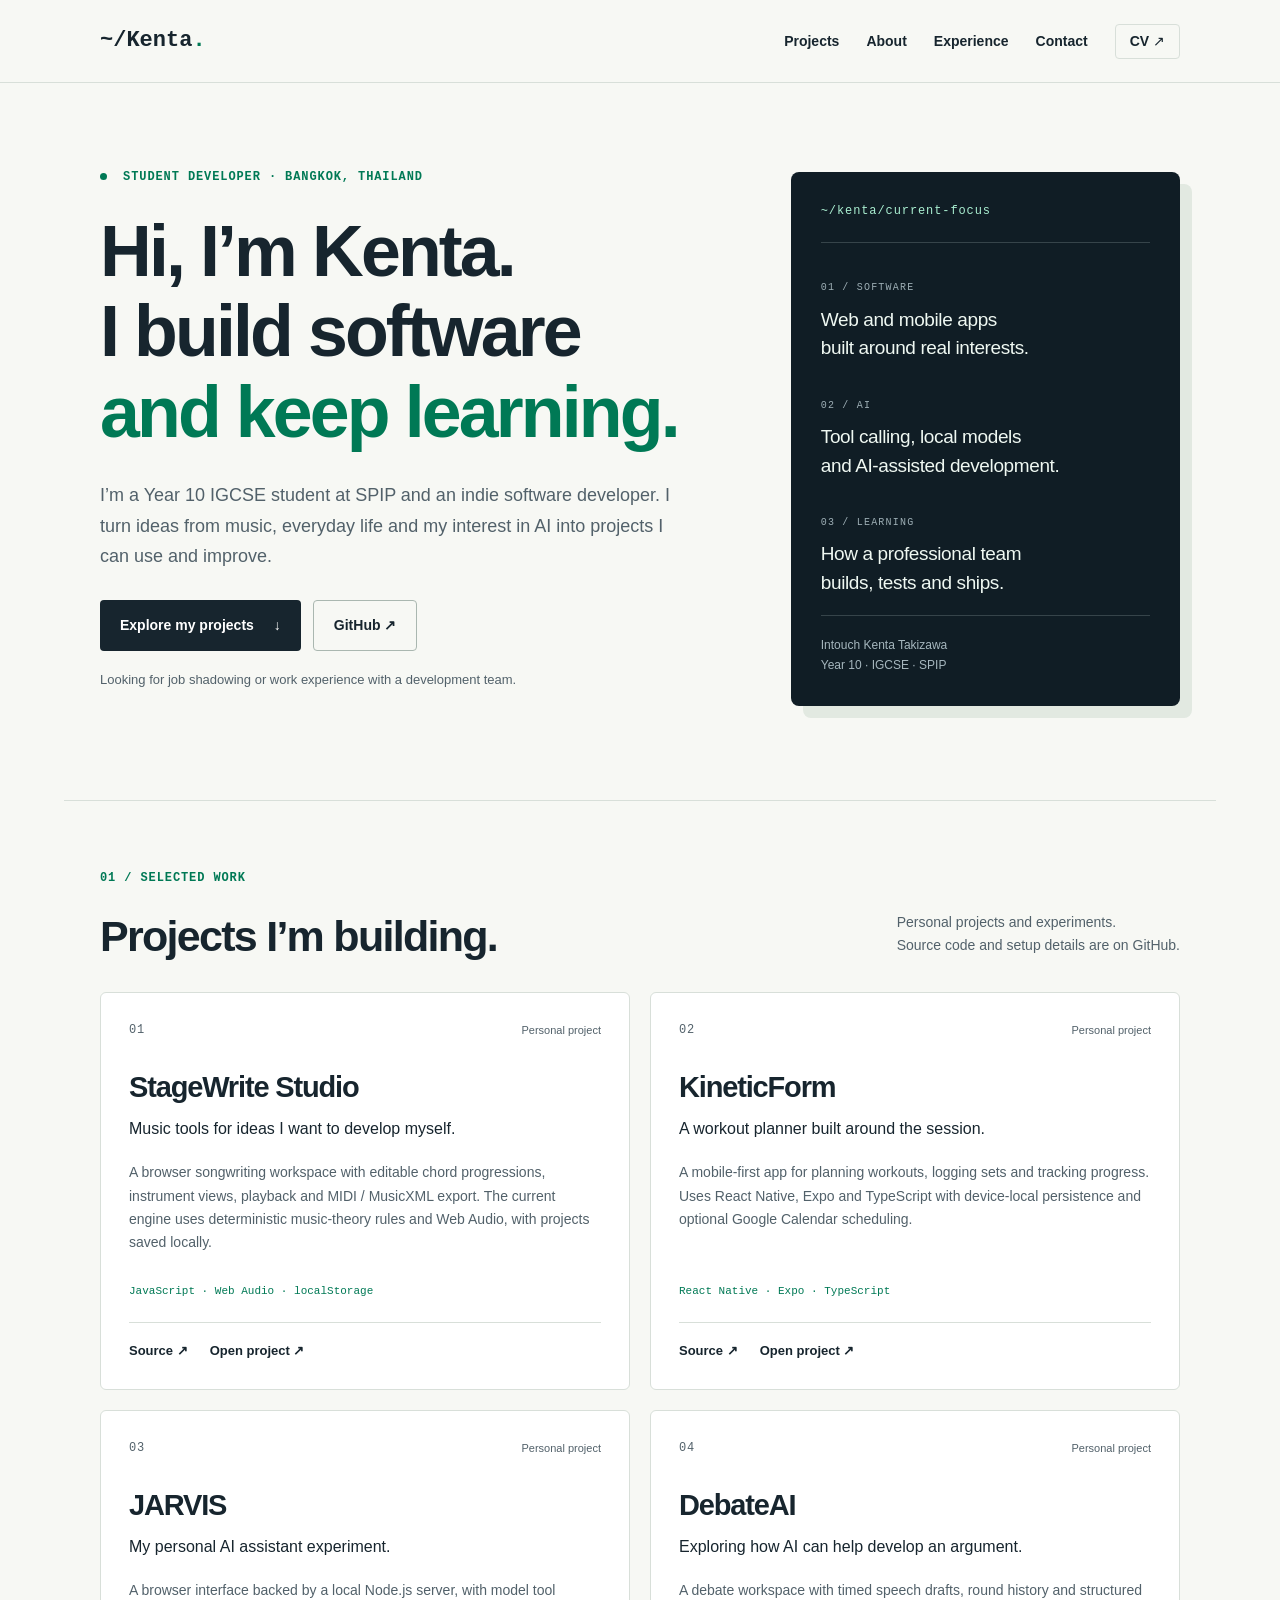
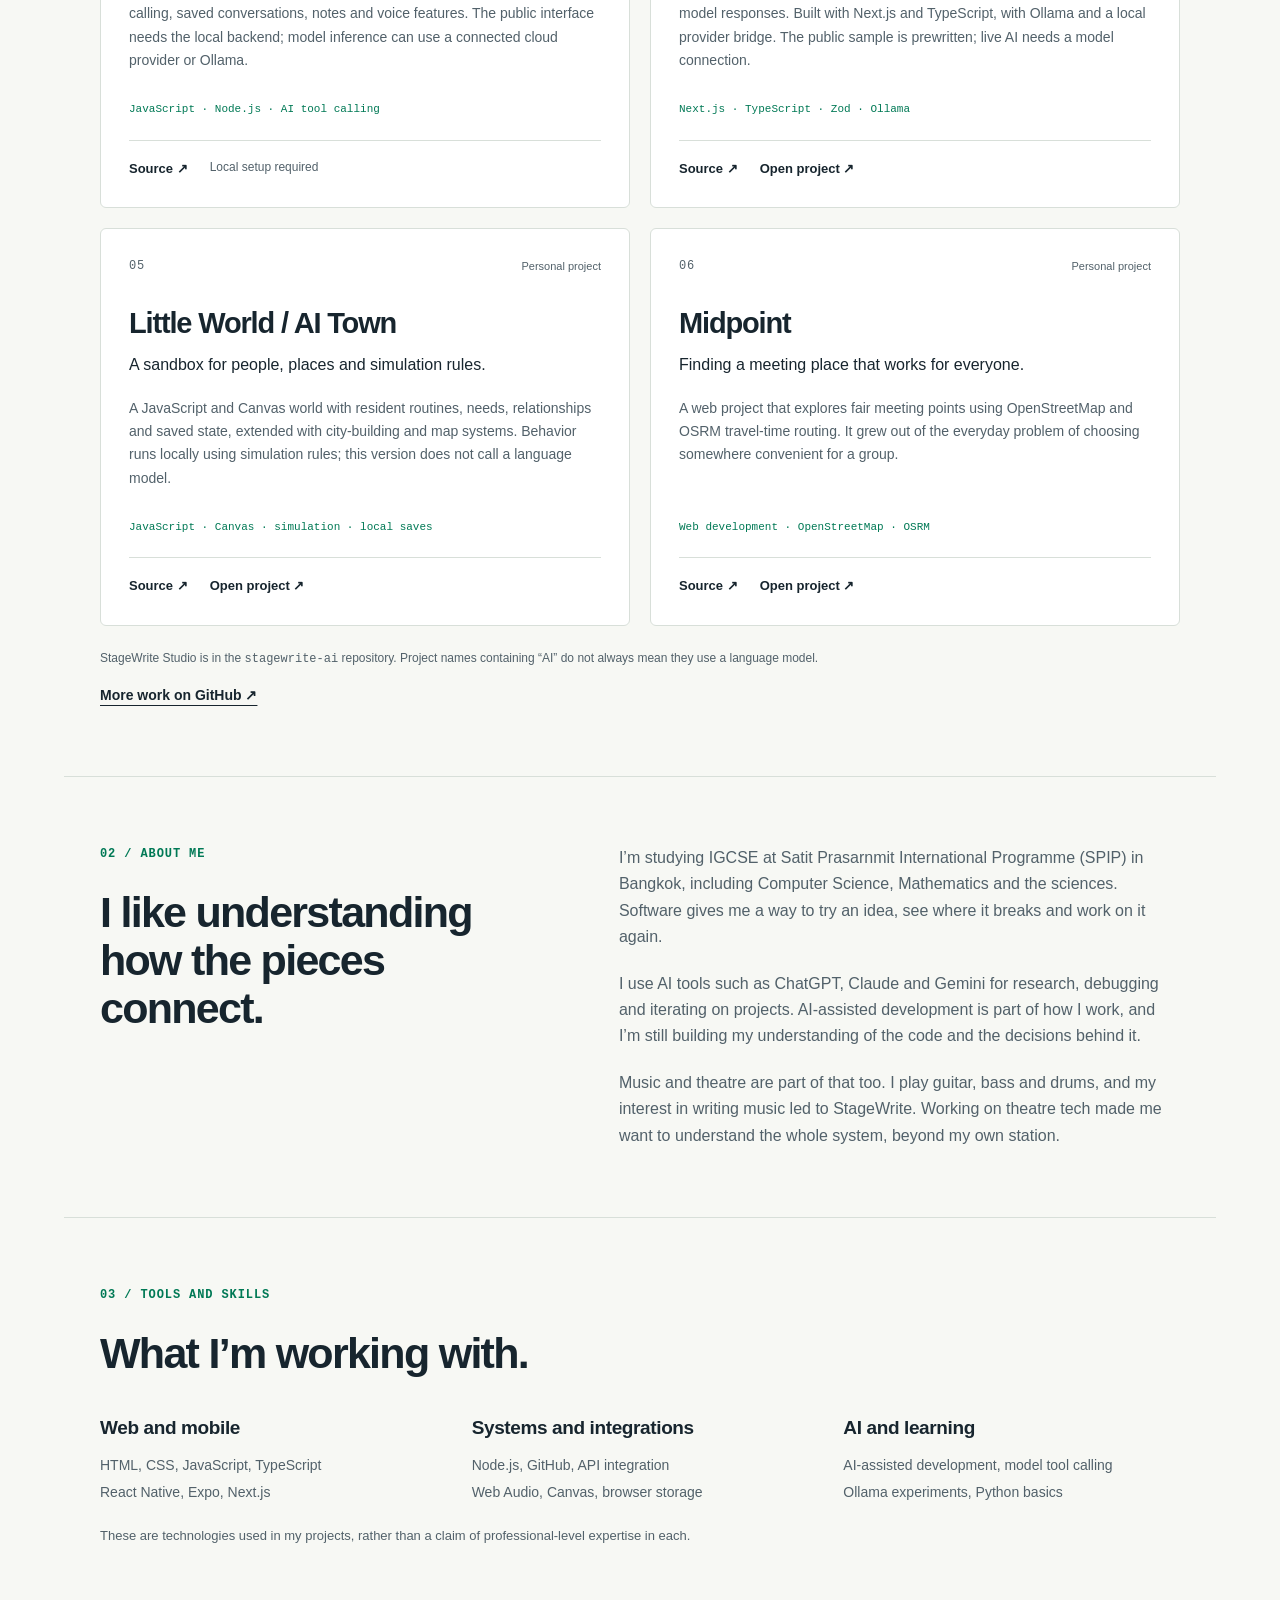
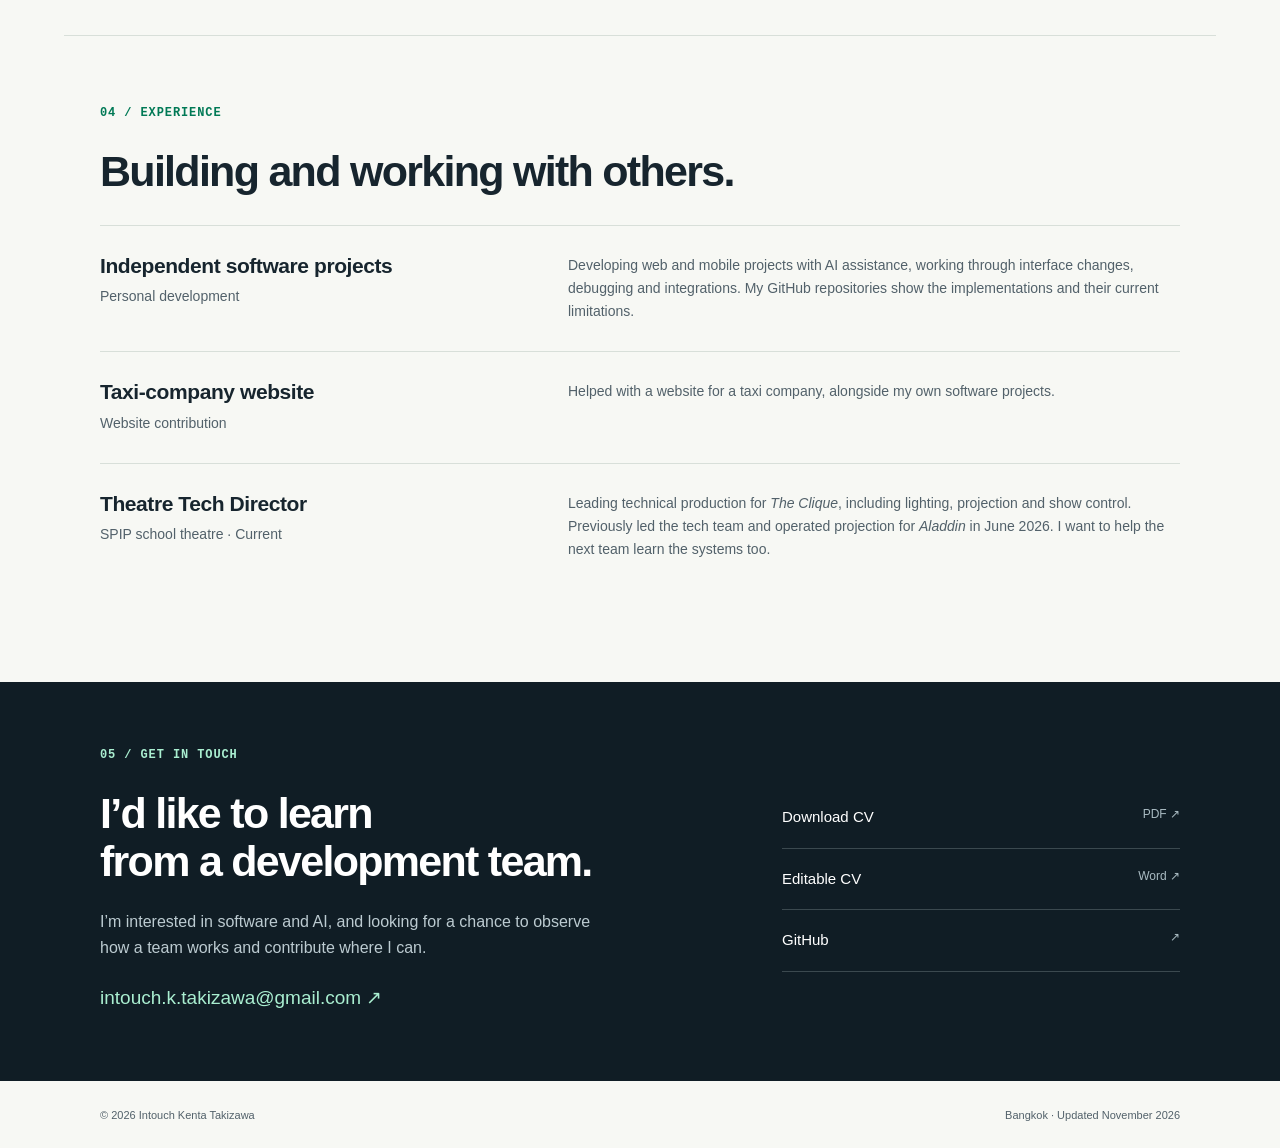
==== commit e9cc2637: "Refresh student developer portfolio and add one-page CV Prioritize six software projects, clarify AI" ====
--- a/index.html
+++ b/index.html
@@ -1,868 +1,243 @@
 <!doctype html>
 <html lang="en">
-  <head>
-    <meta charset="UTF-8" />
-    <meta name="viewport" content="width=device-width, initial-scale=1.0" />
-    <title>Kenta Takizawa</title>
-    <link rel="stylesheet" href="style.css" />
-  </head>
-  <body>
-    <div class="bg-grid"></div>
-
-    <header class="nav">
-      <div class="nav-inner">
-        <span class="logo">~/Kenta</span>
-        <nav class="nav-links">
-          <a href="#about">about</a>
-          <a href="#skills">skills</a>
-          <a href="#projects">projects</a>
-          <a href="#experience">experience</a>
-          <a href="#achievements">achievements</a>
-          <a href="#music">music</a>
-          <a href="#chess">chess</a>
-          <a href="#contact">contact</a>
-        </nav>
-      </div>
-    </header>
-
-    <main>
-      <section class="hero">
-        <div class="terminal-window">
-          <div class="terminal-titlebar">
-            <span class="terminal-dot dot-red"></span>
-            <span class="terminal-dot dot-yellow"></span>
-            <span class="terminal-dot dot-green"></span>
-            <span class="terminal-title">visitor@kenta-site &mdash; zsh</span>
-          </div>
-          <div class="terminal-body">
-            <p class="prompt">visitor@kenta-site:~$ whoami</p>
-            <h1>Intouch Kenta Takizawa</h1>
-            <p class="role">
-              <span id="typed"></span><span class="cursor">_</span>
-            </p>
-            <p class="location">
-              Year 10 &middot; Satit Prasarnmit International Programme
-              (Secondary) &middot; Bangkok
-            </p>
-          </div>
-        </div>
-      </section>
-
-      <section id="about" class="section">
-        <h2>
-          <span class="tag">01</span
-          ><span class="cmd">Cat <span class="cmd-target">About.md</span></span>
-        </h2>
-        <div class="card">
-          <p>
-            Kenta Takizawa is a Year 10 student at SPIP (Bangkok) with a passion
-            for engineering, music, and theatre production. He is currently
-            studying IGCSE
-            <strong>Biology</strong>, <strong>Chemistry</strong>,
-            <strong>Physics</strong>, <strong>Literature</strong>,
-            <strong>Mathematics (Extended)</strong>,
-            <strong>First Language English</strong>,
-            <strong>Computer Science</strong>, and <strong>Psychology</strong>.
-          </p>
-          <p>
-            He currently serves as <strong>Tech Director</strong> for his
-            school's theatre program, leading production for
-            <em>The Clique (inspired by Mean Girls)</em> after previous roles as
-            <strong>Projection Technician</strong> (<em>Aladdin</em>) and
-            <strong>House Usher</strong> (<em>Hakuna Matata</em>).
-          </p>
-          <p>
-            A multi-instrumentalist who plays guitar and drums, Kenta also likes
-            to freestyle in his spare time. He also enjoys playing chess and
-            used to compete. He's building toward a future in
-            <strong>biomedical and aerospace engineering</strong>, with
-            interests spanning coding and filmmaking. He is half Thai, half
-            Japanese.
-          </p>
-        </div>
-      </section>
-
-      <section id="skills" class="section">
-        <h2>
-          <span class="tag">02</span
-          ><span class="cmd">Ls <span class="cmd-target">Skills/</span></span>
-        </h2>
-        <div class="skills-grid">
-          <div class="card skill-card">
-            <h3>
-              <span class="skill-icon" aria-hidden="true">&#127925;</span> Music
-              Production
-            </h3>
-            <div class="pills">
-              <span class="pill">GarageBand</span>
-              <span class="pill">MuseScore</span>
-            </div>
-          </div>
-
-          <div class="card skill-card">
-            <h3>
-              <span class="skill-icon" aria-hidden="true">&#127928;</span>
-              Instruments
-            </h3>
-            <div class="pills">
-              <span class="pill">Guitar</span>
-              <span class="pill">Bass</span>
-              <span class="pill">Drums</span>
-            </div>
-          </div>
-
-          <div class="card skill-card">
-            <h3>
-              <span class="skill-icon" aria-hidden="true">&#127916;</span> Video
-              &amp; Film
-            </h3>
-            <div class="pills">
-              <span class="pill">CapCut</span>
-              <span class="pill">DaVinci Resolve (basic understanding)</span>
-              <span class="pill">Filmmaking</span>
-              <span class="pill">Documentary Production</span>
-            </div>
-          </div>
-
-          <div class="card skill-card">
-            <h3>
-              <span class="skill-icon" aria-hidden="true">&#128187;</span>
-              Programming
-            </h3>
-            <div class="pills">
-              <span class="pill">Python (basic)</span>
-              <span class="pill">Scratch</span>
-            </div>
-          </div>
-
-          <div class="card skill-card">
-            <h3>
-              <span class="skill-icon" aria-hidden="true">&#127917;</span>
-              Theatre Technical Direction
-            </h3>
-            <div class="pills">
-              <span class="pill">Lighting (basic)</span>
-              <span class="pill">QLab</span>
-              <span class="pill">Projection Systems</span>
-            </div>
-          </div>
-
-          <div class="card skill-card">
-            <h3>
-              <span class="skill-icon" aria-hidden="true">&#127760;</span> Web /
-              App Development
-            </h3>
-            <div class="pills">
-              <span class="pill">OpenStreetMap</span>
-              <span class="pill">OSRM</span>
-              <span class="pill">API Integration</span>
-            </div>
-          </div>
-
-          <div class="card skill-card">
-            <h3>
-              <span class="skill-icon" aria-hidden="true">&#129302;</span>
-              AI-Assisted Development
-            </h3>
-            <div class="pills">
-              <span class="pill">Claude</span>
-              <span class="pill">ChatGPT</span>
-              <span class="pill">Gemini</span>
-            </div>
-            <p class="skill-note">
-              Comfortable using AI tools for debugging, research, and iterating
-              on technical problems.
-            </p>
-          </div>
-        </div>
-      </section>
-
-      <section id="projects" class="section">
-        <h2>
-          <span class="tag">03</span
-          ><span class="cmd"
-            >Ls -la <span class="cmd-target">Projects/</span></span
-          >
-        </h2>
-        <div class="projects-grid">
-          <a
-            class="card project-card"
-            href="https://scratch.mit.edu/projects/893676050/"
-            target="_blank"
-            rel="noopener noreferrer"
-          >
-            <div class="project-head">
-              <h3>ZOMBIE Invader</h3>
-              <span class="project-link">scratch.mit.edu &#8599;</span>
-            </div>
-            <p>
-              A zombie survival game built in Scratch (currently in open beta),
-              exploring early programming logic and game design.
-            </p>
-          </a>
-
-          <div class="card project-card featured">
-            <span class="featured-badge">Flagship Project</span>
-            <a
-              class="featured-github"
-              href="https://github.com/IntouchKtakizawa/stagewrite-ai"
-              target="_blank"
-              rel="noopener noreferrer"
-              aria-label="View StageWrite AI on GitHub"
-              >GitHub &#8599;</a
-            >
-            <img
-              class="project-image"
-              src="images/stagewrite-ai.webp"
-              alt="StageWrite AI logo"
-              width="1000"
-              height="497"
-              loading="lazy"
-              decoding="async"
-            />
-            <div class="project-head">
-              <h3>StageWrite AI</h3>
-            </div>
-            <p>
-              An all-in-one music writing assistant that helps musicians develop
-              ideas instead of generating entire songs for them. It combines
-              intelligent chord progression generation, chord recognition,
-              interactive instrument diagrams, realistic playback, rhythm tools,
-              a metronome, and MIDI features in one workspace.
-            </p>
-            <p class="why-line">
-              <strong>Why assist musicians, not replace them?</strong> Most AI
-              music tools focus on generating finished music. I wanted
-              StageWrite AI to work differently: I give it my musical ideas, and
-              it helps me explore chords, voicings, rhythms, and arrangements
-              while I stay in control of the actual composition.
-            </p>
-            <div class="project-links project-cta-row">
-              <a
-                href="https://intouchktakizawa.github.io/stagewrite-ai/"
-                target="_blank"
-                rel="noopener noreferrer"
-                class="project-button"
-                >Open StageWrite AI &#8599;</a
-              >
-            </div>
-          </div>
-
-          <div class="card project-card">
-            <div class="project-head">
-              <h3>AlgosTheComic</h3>
-            </div>
-            <p>
-              A channel making fun fact videos that are interesting. Peaked at
-              10K views on YouTube and 4,421 views on Instagram.
-            </p>
-            <button class="story-toggle" type="button" aria-expanded="false">
-              <span class="story-toggle-icon">&gt;</span> ./how-its-built.sh
-            </button>
-            <div class="story-content">
-              <div class="story-inner">
-                <p>
-                  A fully automated content channel producing fun-fact videos on
-                  science and trivia topics. Built an end-to-end pipeline
-                  &mdash; GPT generates scripts, ElevenLabs handles voice
-                  narration, and an automation tool assembles the final video
-                  &mdash; requiring no manual editing per episode.
-                </p>
-              </div>
-            </div>
-            <div class="project-links">
-              <a
-                href="https://www.youtube.com/@AlgosTheComic"
-                target="_blank"
-                rel="noopener noreferrer"
-                class="project-link"
-                >YouTube &#8599;</a
-              >
-              <a
-                href="https://www.instagram.com/algosthecomic/"
-                target="_blank"
-                rel="noopener noreferrer"
-                class="project-link"
-                >Instagram &#8599;</a
-              >
-            </div>
-          </div>
-        </div>
-
-        <button
-          class="story-toggle other-projects-toggle"
-          type="button"
-          aria-expanded="false"
-          aria-controls="other-projects"
-        >
-          <span class="story-toggle-icon" aria-hidden="true">&gt;</span> Other
-          projects
-        </button>
-        <div class="story-content other-projects-content" id="other-projects">
-          <div class="story-inner">
-            <div class="card project-card other-project-card">
-              <img
-                class="project-image"
-                src="images/midpoint-demo.webp"
-                alt="Midpoint app showing a map with ranked meeting-point suggestions in Bangkok"
-                width="1000"
-                height="484"
-                loading="lazy"
-                decoding="async"
-              />
-              <div class="project-head">
-                <h3>Midpoint</h3>
-                <a
-                  class="project-link"
-                  href="https://github.com/IntouchKtakizawa/Midpoint"
-                  target="_blank"
-                  rel="noopener noreferrer"
-                  >GitHub &#8599;</a
-                >
-              </div>
-              <p>
-                Passion project &mdash; finds a fair, convenient meeting spot
-                for two or more people using OpenStreetMap and OSRM for real
-                travel-time ranking, with live constraint-solving across
-                everyone's transit options.
-              </p>
-              <p class="why-line">
-                <strong>Why OSRM, not Google Maps?</strong> The Distance Matrix
-                API racks up real cost at scale. OSRM keeps the whole stack free
-                and self-hostable &mdash; a deliberate engineering tradeoff, not
-                a limitation.
-              </p>
-              <button class="story-toggle" type="button" aria-expanded="false">
-                <span class="story-toggle-icon">&gt;</span> ./why-midpoint.sh
-              </button>
-              <div class="story-content">
-                <div class="story-inner">
-                  <p>
-                    Why build this? Meeting up with friends always turned into
-                    the same argument &mdash; someone picks a spot, and it's
-                    usually convenient for them, not everyone. I wanted to
-                    replace that with a calculation: rank locations by actual
-                    travel time for every person involved, so the "fair" spot
-                    isn't just whoever spoke first.
-                  </p>
-                </div>
-              </div>
-              <div class="project-links">
-                <a
-                  href="https://midpointopensource.netlify.app/"
-                  target="_blank"
-                  rel="noopener noreferrer"
-                  class="project-link"
-                  >Live Demo &#8599;</a
-                >
-              </div>
-            </div>
-          </div>
-        </div>
-      </section>
-
-      <section id="experience" class="section">
-        <h2>
-          <span class="tag">04</span
-          ><span class="cmd"
-            >Cat <span class="cmd-target">Experience.log</span></span
-          >
-        </h2>
-
-        <h3 class="subheading">Current</h3>
-        <div class="timeline">
-          <div class="timeline-item">
-            <div class="timeline-dot"></div>
-            <div class="card">
-              <div class="timeline-head">
-                <h3>Tech Director</h3>
-                <span class="timeline-date">Current</span>
-              </div>
-              <p class="timeline-sub">
-                The Clique (inspired by Mean Girls) &mdash; School Theatre
-                Production
-              </p>
-              <p>
-                Leading the technical production team, overseeing lighting,
-                projection, and show control.
-              </p>
-              <button class="story-toggle" type="button" aria-expanded="false">
-                <span class="story-toggle-icon">&gt;</span>
-                ./why-tech-director.sh
-              </button>
-              <div class="story-content">
-                <div class="story-inner">
-                  <p>
-                    After learning projection, I wanted to understand the whole
-                    system, not just my one piece of it. Lighting, sound, QLab,
-                    all of it, seeing how everything connects is what actually
-                    interests me, and that's what pushed me to take on the Tech
-                    Director role for The Clique (inspired by Mean Girls).
-                  </p>
-                  <p>
-                    When we started, our team was only 4 people, and shortly
-                    after one member left, which left the rest of us struggling
-                    to keep up. I didn't want future members to go through that
-                    same struggle, so a big part of why I wanted this role was
-                    to build a more stress free environment for the team. As
-                    Tech Director I'm responsible for whether the entire
-                    technical side works, not just one station, and I like that
-                    a lot more than just doing a single task. Part of why I
-                    wanted this role is training the next generation of the team
-                    too, so the program keeps running well after I leave. I want
-                    to leave the tech program stronger than I found it, not just
-                    hold the title.
-                  </p>
-                </div>
-              </div>
-            </div>
-          </div>
-
-          <div class="timeline-item">
-            <div class="timeline-dot"></div>
-            <div class="card">
-              <div class="timeline-head">
-                <h3>BeMyEyes Volunteer</h3>
-                <span class="timeline-date"
-                  >Current &middot; since Jul 4, 2026</span
-                >
-              </div>
-              <p class="timeline-sub">BeMyEyes</p>
-              <p>
-                Volunteers on video calls to help blind and low-vision users
-                with everyday tasks.
-              </p>
-              <button class="story-toggle" type="button" aria-expanded="false">
-                <span class="story-toggle-icon">&gt;</span> ./why-bemyeyes.sh
-              </button>
-              <div class="story-content">
-                <div class="story-inner">
-                  <p>
-                    I signed up as a BeMyEyes volunteer because it's one of the
-                    most direct ways I've found to use ordinary tech, just a
-                    phone camera and a video call, to solve a real problem for
-                    someone in real time. A call comes in, I describe what I
-                    see: an expiration date, a bus number, the color of a shirt.
-                    Small ask most of the time, but it matters a lot to the
-                    person on the other end.
-                  </p>
-                  <p>
-                    It also connects to why I'm drawn to biomedical and
-                    aerospace engineering, both about building systems that
-                    extend what the body can do. BeMyEyes is the low tech, human
-                    version of that, acting as someone's eyes for thirty
-                    seconds.
-                  </p>
-                  <p>
-                    There are around a million blind and low vision users on the
-                    app but over ten million volunteers, so the odds of a call
-                    reaching me are slim. That doesn't bother me. It just means
-                    most calls only get answered because someone happened to be
-                    free when others weren't. Being one of the people available
-                    for that, even rarely, feels worth it.
-                  </p>
-                </div>
-              </div>
-            </div>
-          </div>
-        </div>
-
-        <h3 class="subheading">Past</h3>
-        <div class="timeline">
-          <div class="timeline-item">
-            <div class="timeline-dot"></div>
-            <div class="card">
-              <div class="timeline-head">
-                <h3>VPA Department Representative</h3>
-                <span class="timeline-date">Oct 3, 2026</span>
-              </div>
-              <p class="timeline-sub">
-                SPIP Open House &mdash; Visual and Performing Arts
-              </p>
-              <p>
-                Represented the VPA department and welcomed prospective students
-                and families to the school community.
-              </p>
-              <button class="story-toggle" type="button" aria-expanded="false">
-                <span class="story-toggle-icon">&gt;</span>
-                ./why-vpa-representative.sh
-              </button>
-              <div class="story-content">
-                <div class="story-inner">
-                  <p>
-                    I volunteered to be a Visual and Performing Arts (VPA)
-                    department representative because this school has been an
-                    incredible environment of support and dedication ever since
-                    I joined. The teachers in the VPA department, in particular,
-                    have gone above and beyond to foster creativity and build
-                    our confidence. Because of the impact they&rsquo;ve had on
-                    my journey, I wanted to step up and give back. My goal is to
-                    help showcase everything our department has to offer,
-                    ensuring that new and upcoming students immediately feel
-                    that same sense of encouragement and see just how vibrant
-                    and dedicated the VPA community truly is.
-                  </p>
-                </div>
-              </div>
-            </div>
-          </div>
-
-          <div class="timeline-item">
-            <div class="timeline-dot"></div>
-            <div class="card">
-              <div class="timeline-head">
-                <h3>Tech Team Lead &amp; Projection Technician</h3>
-                <span class="timeline-date">Jun 11&ndash;12, 2026</span>
-              </div>
-              <p class="timeline-sub">
-                Aladdin &mdash; School Theatre Production
-              </p>
-              <p>
-                Led the tech team and operated projection systems to support
-                live scene design and staging.
-              </p>
-              <button class="story-toggle" type="button" aria-expanded="false">
-                <span class="story-toggle-icon">&gt;</span> ./why-projection.sh
-              </button>
-              <div class="story-content">
-                <div class="story-inner">
-                  <p>
-                    Watching Hakuna Matata as a House Usher, I got to see the
-                    tech side of the production up close for the first time, and
-                    it sparked something in me. I found myself way more
-                    interested in how the show was being run technically than I
-                    expected, and that's what pulled me toward becoming a
-                    Projection Technician for Aladdin.
-                  </p>
-                  <p>
-                    I've always been drawn to how technical show control works,
-                    projection, timing, cues, since it's basically engineering
-                    happening live with zero room for error. Projection also
-                    sits right between the creative side of a show and the
-                    technical side, so it's not just art and not just hardware,
-                    it's both, and that overlap is exactly what I find
-                    interesting. This was also the first time I was trusted with
-                    real systems where a mistake would actually show, live, in
-                    front of an audience, and instead of stressing me out, that
-                    pressure made me want to get better at it.
-                  </p>
-                </div>
-              </div>
-              <div class="timeline-photos">
-                <img
-                  src="images/aladdin-1.webp"
-                  alt="Aladdin production &mdash; projection tech work"
-                  width="360"
-                  height="480"
-                  loading="lazy"
-                  decoding="async"
-                />
-                <img
-                  src="images/aladdin-2.webp"
-                  alt="Aladdin production &mdash; projection tech work"
-                  width="360"
-                  height="480"
-                  loading="lazy"
-                  decoding="async"
-                />
-              </div>
-            </div>
-          </div>
-
-          <div class="timeline-item">
-            <div class="timeline-dot"></div>
-            <div class="card">
-              <div class="timeline-head">
-                <h3>House Usher</h3>
-                <span class="timeline-date">Jun 11&ndash;12, 2025</span>
-              </div>
-              <p class="timeline-sub">
-                Hakuna Matata &mdash; School Theatre Production
-              </p>
-              <p>
-                Supported front-of-house operations and audience experience.
-              </p>
-            </div>
-          </div>
-
-          <div class="timeline-item">
-            <div class="timeline-dot"></div>
-            <div class="card">
-              <div class="timeline-head">
-                <h3>Student Council</h3>
-                <span class="timeline-date">2023&ndash;2024 Academic Year</span>
-              </div>
-              <p class="timeline-sub">SPIP &mdash; School Student Council</p>
-              <p>Served as a member of the school's student council.</p>
-            </div>
-          </div>
-        </div>
-      </section>
-
-      <section id="achievements" class="section">
-        <h2>
-          <span class="tag">05</span
-          ><span class="cmd"
-            >Cat <span class="cmd-target">Achievements.md</span></span
-          >
-        </h2>
-        <div class="timeline">
-          <div class="timeline-item">
-            <div class="timeline-dot"></div>
-            <div class="card">
-              <div class="timeline-head">
-                <h3>Japanese Category &mdash; Eastern Language Interhouse</h3>
-                <span class="timeline-date">May 27, 2026</span>
-              </div>
-              <p class="timeline-sub">1st place (out of 4 teams)</p>
-              <p>
-                Competed representing his house in the Japanese category,
-                drawing on his Japanese heritage.
-              </p>
-            </div>
-          </div>
-
-          <div class="timeline-item">
-            <div class="timeline-dot"></div>
-            <div class="card">
-              <div class="timeline-head">
-                <h3>Top of Year &mdash; Japanese</h3>
-                <span class="timeline-date">2025&ndash;2026</span>
-              </div>
-            </div>
-          </div>
-
-          <div class="timeline-item">
-            <div class="timeline-dot"></div>
-            <div class="card">
-              <div class="timeline-head">
-                <h3>Top of Year &mdash; Japanese</h3>
-                <span class="timeline-date">2024&ndash;2025</span>
-              </div>
-            </div>
-          </div>
-
-          <div class="timeline-item">
-            <div class="timeline-dot"></div>
-            <div class="card">
-              <div class="timeline-head">
-                <h3>Top of Year &mdash; Financial Literacy</h3>
-                <span class="timeline-date">2024&ndash;2025</span>
-              </div>
-            </div>
-          </div>
-        </div>
-      </section>
-
-      <section id="music" class="section">
-        <h2>
-          <span class="tag">06</span
-          ><span class="cmd"
-            >Afplay <span class="cmd-target">Music/</span></span
-          >
-        </h2>
-        <div class="card">
-          <p>
-            Multi-instrumentalist playing <strong>guitar</strong>,
-            <strong>bass</strong>, and <strong>drums</strong>. Likes to practise
-            freestyling in his spare time.
-          </p>
-          <ul class="performances">
-            <li>
-              <span class="performance-date">May 22, 2026</span>
-              Performed as drummer with <strong>Green Shecktors</strong> at a
-              rock concert event at his school.
-            </li>
-            <li>
-              <span class="performance-date">May 16, 2026</span>
-              Performed as drummer with <strong>Green Shecktors</strong> at a
-              concert at his school.
-            </li>
-            <li>
-              <span class="performance-date">Mar 19, 2026</span>
-              Performed with his band <strong>Green Shecktors</strong> (formerly
-              <em>BadiohLeg</em>) at Mall Bangkae.
-            </li>
-          </ul>
-        </div>
-      </section>
-
-      <section id="chess" class="section">
-        <h2>
-          <span class="tag">07</span
-          ><span class="cmd"
-            >Chess <span class="cmd-target">--Stats</span></span
-          >
-        </h2>
-        <div class="card">
-          <p>Enjoys playing chess and used to compete in tournaments.</p>
-        </div>
-        <div class="timeline">
-          <div class="timeline-item">
-            <div class="timeline-dot"></div>
-            <div class="card">
-              <div class="timeline-head">
-                <h3>Kings College Chess Tournament</h3>
-                <span class="timeline-date">2025</span>
-              </div>
-              <p class="timeline-sub">Kings College &mdash; School Team</p>
-              <ul class="stat-list">
-                <li>Overall team placement: below 3rd place</li>
-                <li>Overall individual placement: 12th&ndash;18th</li>
-              </ul>
-            </div>
-          </div>
-
-          <div class="timeline-item">
-            <div class="timeline-dot"></div>
-            <div class="card">
-              <div class="timeline-head">
-                <h3>Pattana Chess Tournament</h3>
-                <span class="timeline-date">Nov 1, 2025</span>
-              </div>
-              <p class="timeline-sub">
-                School Team &amp; Individual Tournament
-              </p>
-              <ul class="stat-list">
-                <li>6 games &mdash; 4 wins / 2 losses</li>
-                <li>Faced 2 FIDE-rated players (1 win / 1 loss)</li>
-                <li>Overall team placement: 3rd place</li>
-                <li>Overall individual placement: 4th place</li>
-              </ul>
-            </div>
-          </div>
-
-          <div class="timeline-item">
-            <div class="timeline-dot"></div>
-            <div class="card">
-              <div class="timeline-head">
-                <h3>GBAC Chess Tournament</h3>
-                <span class="timeline-date">Jan 1, 2026</span>
-              </div>
-              <p class="timeline-sub">
-                Brighton College &mdash; School Boys' Team, 8&ndash;12 schools
-                competing
-              </p>
-              <ul class="stat-list">
-                <li>5 games &mdash; 4 wins / 1 loss</li>
-                <li>Team finished 1st place overall</li>
-              </ul>
-            </div>
-          </div>
-
-          <div class="timeline-item">
-            <div class="timeline-dot"></div>
-            <div class="card">
-              <div class="timeline-head">
-                <h3>Kings College Chess Tournament</h3>
-                <span class="timeline-date">Feb 1, 2026</span>
-              </div>
-              <p class="timeline-sub">
-                Kings College, Thailand &mdash; 280 competitors
-              </p>
-              <ul class="stat-list">
-                <li>6 games &mdash; 4 wins / 2 losses</li>
-                <li>Faced the national champion of Thailand (loss)</li>
-                <li>Faced 3 FIDE-rated opponents (1 win / 2 losses)</li>
-                <li>Finished 3rd place overall (4/6)</li>
-              </ul>
-            </div>
-          </div>
-        </div>
-      </section>
-
-      <section id="goals" class="section">
-        <h2>
-          <span class="tag">08</span
-          ><span class="cmd">Cat <span class="cmd-target">Goals.md</span></span>
-        </h2>
-        <div class="card">
-          <p>
-            Building toward a future in
-            <strong>biomedical and aerospace engineering</strong>, with
-            continued interests in coding and filmmaking.
-          </p>
-        </div>
-      </section>
-
-      <section id="contact" class="section">
-        <h2>
-          <span class="tag">09</span
-          ><span class="cmd">Whois <span class="cmd-target">Kenta</span></span>
-        </h2>
-        <div class="card contact-card">
-          <p>Reach out anytime.</p>
-          <a class="email-link" href="mailto:intouch.k.takizawa@gmail.com"
-            >intouch.k.takizawa@gmail.com</a
-          >
-          <a
-            class="email-link"
-            href="https://github.com/IntouchKtakizawa"
-            target="_blank"
-            rel="noopener noreferrer"
-            >github.com/IntouchKtakizawa</a
-          >
-        </div>
-      </section>
-    </main>
-
-    <footer class="footer">
-      <p>&copy; <span id="year"></span> Intouch Kenta Takizawa</p>
-      <p class="last-updated">Last updated: October 10, 2026</p>
-    </footer>
-
-    <div class="game-widget">
-      <div id="game-panel" class="game-panel" hidden>
-        <div class="game-panel-header">
-          <span>Kenta's little game</span>
-          <button
-            id="game-close"
-            class="game-close-btn"
-            type="button"
-            aria-label="Close game"
-          >
-            &times;
-          </button>
-        </div>
-        <div class="game-stats">
-          <span>Score: <strong id="snake-score">0</strong></span>
-          <span>Best: <strong id="snake-best">0</strong></span>
-        </div>
-        <canvas id="snake-canvas" width="240" height="240"></canvas>
-        <div class="game-controls">
-          <button id="snake-start" class="game-start-btn" type="button">
-            Start Game
-          </button>
-          <p class="game-hint">Arrow keys or WASD</p>
-        </div>
-        <div class="game-touch-controls" aria-hidden="true">
-          <button class="game-btn game-btn-up" type="button" data-dir="up">
-            &#8593;
-          </button>
-          <div class="game-btn-row">
-            <button class="game-btn" type="button" data-dir="left">
-              &#8592;
-            </button>
-            <button class="game-btn" type="button" data-dir="down">
-              &#8595;
-            </button>
-            <button class="game-btn" type="button" data-dir="right">
-              &#8594;
-            </button>
-          </div>
-        </div>
-      </div>
-      <button
-        id="game-toggle"
-        class="game-toggle-btn"
-        type="button"
-        aria-expanded="false"
-      >
-        <span aria-hidden="true">&#128013;</span
-        ><span>Kenta's little game</span>
-      </button>
-    </div>
-
-    <script src="script.js" defer></script>
-  </body>
+<head>
+<meta charset="utf-8">
+<meta name="viewport" content="width=device-width, initial-scale=1">
+<title>Kenta Takizawa | Student Software Developer</title>
+<meta name="description" content="Kenta Takizawa is a Year 10 IGCSE student and indie software developer in Bangkok. Explore StageWrite Studio, KineticForm, JARVIS, DebateAI, Little World and Midpoint.">
+<meta name="theme-color" content="#101d25">
+<meta property="og:title" content="Kenta Takizawa | Student Software Developer">
+<meta property="og:description" content="Software projects, AI experiments and what I am learning as a student developer in Bangkok.">
+<meta property="og:type" content="website">
+<link rel="stylesheet" href="style.css">
+<script src="script.js" defer>
+</script>
+</head>
+<body>
+<a class="skip" href="#main">Skip to content</a>
+<header class="header">
+<div class="nav-wrap">
+<a class="brand" href="#main" aria-label="Kenta home">~/Kenta<span class="brand-dot">.</span>
+</a>
+<nav aria-label="Main navigation">
+<a href="#projects">Projects</a>
+<a href="#about">About</a>
+<a href="#experience">Experience</a>
+<a href="#contact">Contact</a>
+<a class="nav-cv" href="cv/Kenta-Takizawa-CV.pdf">CV ↗</a>
+</nav>
+</div>
+</header>
+<main id="main">
+<section class="hero wrap" aria-labelledby="hero-title">
+<div class="hero-copy">
+<p class="eyebrow">
+<span class="status-dot" aria-hidden="true">
+</span> Student developer · Bangkok, Thailand</p>
+<h1 id="hero-title">Hi, I’m Kenta.<br>I build software<br>
+<span>and keep learning.</span>
+</h1>
+<p class="intro">I’m a Year 10 IGCSE student at SPIP and an indie software developer. I turn ideas from music, everyday life and my interest in AI into projects I can use and improve.</p>
+<div class="actions">
+<a class="button primary" href="#projects">Explore my projects <span aria-hidden="true">↓</span>
+</a>
+<a class="button secondary" href="https://github.com/IntouchKtakizawa">GitHub ↗</a>
+</div>
+<p class="hero-note">Looking for job shadowing or work experience with a development team.</p>
+</div>
+<aside class="hero-aside" aria-label="Current focus">
+<p class="mono">~/kenta/current-focus</p>
+<div class="focus-item">
+<span>01 / SOFTWARE</span>
+<p>Web and mobile apps<br>built around real interests.</p>
+</div>
+<div class="focus-item">
+<span>02 / AI</span>
+<p>Tool calling, local models<br>and AI-assisted development.</p>
+</div>
+<div class="focus-item">
+<span>03 / LEARNING</span>
+<p>How a professional team<br>builds, tests and ships.</p>
+</div>
+<p class="aside-footer">Intouch Kenta Takizawa<br>Year 10 · IGCSE · SPIP</p>
+</aside>
+</section>
+<section id="projects" class="section wrap">
+<div class="section-head">
+<div>
+<p class="eyebrow">01 / Selected work</p>
+<h2>Projects I’m building.</h2>
+</div>
+<p>Personal projects and experiments.<br>Source code and setup details are on GitHub.</p>
+</div>
+<div class="project-grid">
+<article class="project-card">
+<div class="project-top">
+<span class="mono">01</span>
+<span class="project-kind">Personal project</span>
+</div>
+<h3>StageWrite Studio</h3>
+<p class="project-tagline">Music tools for ideas I want to develop myself.</p>
+<p>A browser songwriting workspace with editable chord progressions, instrument views, playback and MIDI / MusicXML export. The current engine uses deterministic music-theory rules and Web Audio, with projects saved locally.</p>
+<p class="stack">JavaScript · Web Audio · localStorage</p>
+<div class="project-links">
+<a href="https://github.com/IntouchKtakizawa/stagewrite-ai" aria-label="StageWrite Studio source on GitHub">Source ↗</a>
+<a href="https://intouchktakizawa.github.io/stagewrite-ai/" aria-label="Open StageWrite Studio">Open project ↗</a>
+</div>
+</article>
+<article class="project-card">
+<div class="project-top">
+<span class="mono">02</span>
+<span class="project-kind">Personal project</span>
+</div>
+<h3>KineticForm</h3>
+<p class="project-tagline">A workout planner built around the session.</p>
+<p>A mobile-first app for planning workouts, logging sets and tracking progress. Uses React Native, Expo and TypeScript with device-local persistence and optional Google Calendar scheduling.</p>
+<p class="stack">React Native · Expo · TypeScript</p>
+<div class="project-links">
+<a href="https://github.com/IntouchKtakizawa/KineticForm" aria-label="KineticForm source on GitHub">Source ↗</a>
+<a href="https://intouchktakizawa.github.io/KineticForm/" aria-label="Open KineticForm">Open project ↗</a>
+</div>
+</article>
+<article class="project-card">
+<div class="project-top">
+<span class="mono">03</span>
+<span class="project-kind">Personal project</span>
+</div>
+<h3>JARVIS</h3>
+<p class="project-tagline">My personal AI assistant experiment.</p>
+<p>A browser interface backed by a local Node.js server, with model tool calling, saved conversations, notes and voice features. The public interface needs the local backend; model inference can use a connected cloud provider or Ollama.</p>
+<p class="stack">JavaScript · Node.js · AI tool calling</p>
+<div class="project-links">
+<a href="https://github.com/IntouchKtakizawa/jarvis-local-assistant" aria-label="JARVIS source on GitHub">Source ↗</a>
+<span class="setup-note">Local setup required</span>
+</div>
+</article>
+<article class="project-card">
+<div class="project-top">
+<span class="mono">04</span>
+<span class="project-kind">Personal project</span>
+</div>
+<h3>DebateAI</h3>
+<p class="project-tagline">Exploring how AI can help develop an argument.</p>
+<p>A debate workspace with timed speech drafts, round history and structured model responses. Built with Next.js and TypeScript, with Ollama and a local provider bridge. The public sample is prewritten; live AI needs a model connection.</p>
+<p class="stack">Next.js · TypeScript · Zod · Ollama</p>
+<div class="project-links">
+<a href="https://github.com/IntouchKtakizawa/DebateAI" aria-label="DebateAI source on GitHub">Source ↗</a>
+<a href="https://intouchktakizawa.github.io/DebateAI/" aria-label="Open DebateAI">Open project ↗</a>
+</div>
+</article>
+<article class="project-card">
+<div class="project-top">
+<span class="mono">05</span>
+<span class="project-kind">Personal project</span>
+</div>
+<h3>Little World / AI Town</h3>
+<p class="project-tagline">A sandbox for people, places and simulation rules.</p>
+<p>A JavaScript and Canvas world with resident routines, needs, relationships and saved state, extended with city-building and map systems. Behavior runs locally using simulation rules; this version does not call a language model.</p>
+<p class="stack">JavaScript · Canvas · simulation · local saves</p>
+<div class="project-links">
+<a href="https://github.com/IntouchKtakizawa/little-world-ai-town" aria-label="Little World / AI Town source on GitHub">Source ↗</a>
+<a href="https://intouchktakizawa.github.io/little-world-ai-town/" aria-label="Open Little World / AI Town">Open project ↗</a>
+</div>
+</article>
+<article class="project-card">
+<div class="project-top">
+<span class="mono">06</span>
+<span class="project-kind">Personal project</span>
+</div>
+<h3>Midpoint</h3>
+<p class="project-tagline">Finding a meeting place that works for everyone.</p>
+<p>A web project that explores fair meeting points using OpenStreetMap and OSRM travel-time routing. It grew out of the everyday problem of choosing somewhere convenient for a group.</p>
+<p class="stack">Web development · OpenStreetMap · OSRM</p>
+<div class="project-links">
+<a href="https://github.com/IntouchKtakizawa/Midpoint" aria-label="Midpoint source on GitHub">Source ↗</a>
+<a href="https://midpointopensource.netlify.app/" aria-label="Open Midpoint">Open project ↗</a>
+</div>
+</article>
+</div>
+<p class="project-footnote">StageWrite Studio is in the <code>stagewrite-ai</code> repository. Project names containing “AI” do not always mean they use a language model.</p>
+<a class="text-link" href="https://github.com/IntouchKtakizawa?tab=repositories">More work on GitHub ↗</a>
+</section>
+<section id="about" class="section wrap about-layout">
+<div>
+<p class="eyebrow">02 / About me</p>
+<h2>I like understanding<br>how the pieces connect.</h2>
+</div>
+<div class="about-copy">
+<p>I’m studying IGCSE at Satit Prasarnmit International Programme (SPIP) in Bangkok, including Computer Science, Mathematics and the sciences. Software gives me a way to try an idea, see where it breaks and work on it again.</p>
+<p>I use AI tools such as ChatGPT, Claude and Gemini for research, debugging and iterating on projects. AI-assisted development is part of how I work, and I’m still building my understanding of the code and the decisions behind it.</p>
+<p>Music and theatre are part of that too. I play guitar, bass and drums, and my interest in writing music led to StageWrite. Working on theatre tech made me want to understand the whole system, beyond my own station.</p>
+</div>
+</section>
+<section id="skills" class="section wrap">
+<p class="eyebrow">03 / Tools and skills</p>
+<h2>What I’m working with.</h2>
+<div class="skills-grid">
+<div>
+<h3>Web and mobile</h3>
+<p>HTML, CSS, JavaScript, TypeScript<br>React Native, Expo, Next.js</p>
+</div>
+<div>
+<h3>Systems and integrations</h3>
+<p>Node.js, GitHub, API integration<br>Web Audio, Canvas, browser storage</p>
+</div>
+<div>
+<h3>AI and learning</h3>
+<p>AI-assisted development, model tool calling<br>Ollama experiments, Python basics</p>
+</div>
+</div>
+<p class="muted">These are technologies used in my projects, rather than a claim of professional-level expertise in each.</p>
+</section>
+<section id="experience" class="section wrap">
+<p class="eyebrow">04 / Experience</p>
+<h2>Building and working with others.</h2>
+<div class="experience-list">
+<article>
+<div>
+<h3>Independent software projects</h3>
+<p class="muted">Personal development</p>
+</div>
+<p>Developing web and mobile projects with AI assistance, working through interface changes, debugging and integrations. My GitHub repositories show the implementations and their current limitations.</p>
+</article>
+<article>
+<div>
+<h3>Taxi-company website</h3>
+<p class="muted">Website contribution</p>
+</div>
+<p>Helped with a website for a taxi company, alongside my own software projects.</p>
+</article>
+<article>
+<div>
+<h3>Theatre Tech Director</h3>
+<p class="muted">SPIP school theatre · Current</p>
+</div>
+<p>Leading technical production for <em>The Clique</em>, including lighting, projection and show control. Previously led the tech team and operated projection for <em>Aladdin</em> in June 2026. I want to help the next team learn the systems too.</p>
+</article>
+</div>
+</section>
+<section id="contact" class="contact-section">
+<div class="wrap contact-inner">
+<div>
+<p class="eyebrow">05 / Get in touch</p>
+<h2>I’d like to learn<br>from a development team.</h2>
+<p>I’m interested in software and AI, and looking for a chance to observe how a team works and contribute where I can.</p>
+<a class="contact-email" href="mailto:intouch.k.takizawa@gmail.com">intouch.k.takizawa@gmail.com ↗</a>
+</div>
+<div class="contact-links">
+<a href="cv/Kenta-Takizawa-CV.pdf">Download CV <span>PDF ↗</span>
+</a>
+<a href="cv/Kenta-Takizawa-CV.docx">Editable CV <span>Word ↗</span>
+</a>
+<a href="https://github.com/IntouchKtakizawa">GitHub <span>↗</span>
+</a>
+</div>
+</div>
+</section>
+</main>
+<footer class="wrap footer">
+<span>© <span id="year">2026</span> Intouch Kenta Takizawa</span>
+<span>Bangkok · Updated November 2026</span>
+</footer>
+</body>
 </html>
--- a/style.css
+++ b/style.css
@@ -1,929 +1,569 @@
+@charset "UTF-8";
 :root {
-  --bg: #0a0e14;
-  --bg-alt: #10151f;
-  --border: #1e2632;
-  --text: #c9d1d9;
-  --text-dim: #6b7688;
-  --accent: #00ff9d;
-  --accent-dim: #0a5c3f;
-  --mono:
-    "SF Mono", "Fira Code", "JetBrains Mono", ui-monospace, Menlo, Consolas,
-    monospace;
-}
-
+  --ink:#17252e;
+  --muted:#52616a;
+  --paper:#f7f8f4;
+  --line:#d8dfd9;
+  --accent:#007955;
+  --dark:#101d25;
+  --mint:#a9eed0
+}
 * {
-  box-sizing: border-box;
-}
-
+  box-sizing:border-box
+}
 html {
-  scroll-behavior: smooth;
-}
-
+  scroll-behavior:smooth;
+  scroll-padding-top:100px
+}
 body {
-  margin: 0;
-  background: var(--bg);
-  color: var(--text);
-  font-family: var(--mono);
-  line-height: 1.6;
-  position: relative;
-  overflow-x: hidden;
-}
-
-.bg-grid {
-  position: fixed;
-  inset: 0;
-  z-index: -1;
-  background-image:
-    linear-gradient(to right, var(--border) 1px, transparent 1px),
-    linear-gradient(to bottom, var(--border) 1px, transparent 1px);
-  background-size: 48px 48px;
-  opacity: 0.35;
-  mask-image: radial-gradient(ellipse at top, black, transparent 75%);
-}
-
-/* Nav */
-.nav {
-  position: sticky;
-  top: 0;
-  z-index: 10;
-  background: rgba(10, 14, 20, 0.85);
-  backdrop-filter: blur(8px);
-  border-bottom: 1px solid var(--border);
-}
-
-.nav-inner {
-  max-width: 880px;
-  margin: 0 auto;
-  padding: 16px 24px;
-  display: flex;
-  justify-content: space-between;
-  align-items: center;
-  flex-wrap: wrap;
-  gap: 12px;
-}
-
-.logo {
-  color: var(--accent);
-  font-weight: 600;
-}
-
-.nav-links {
-  display: flex;
-  gap: 20px;
-  flex-wrap: wrap;
-}
-
-.nav-links a {
-  color: var(--text-dim);
-  text-decoration: none;
-  font-size: 0.9rem;
-  transition: color 0.15s ease;
-}
-
-.nav-links a:hover {
-  color: var(--accent);
-}
-
-/* Hero */
+  margin:0;
+  background:var(--paper);
+  color:var(--ink);
+  font-family:Inter,-apple-system,BlinkMacSystemFont,"Segoe UI",sans-serif;
+  font-size:16px;
+  line-height:1.65
+}
+a {
+  color:inherit;
+  text-underline-offset:5px
+}
+a:hover {
+  color:var(--accent)
+}
+a:focus-visible {
+  outline:3px solid var(--accent);
+  outline-offset:5px
+}
+h1,h2,h3,p {
+  margin-top:0
+}
+h1,h2,h3 {
+  line-height:1.12;
+  letter-spacing:-.04em
+}
+h1 {
+  font-size:clamp(42px,5.6vw,74px);
+  margin-bottom:28px;
+  font-weight:700
+}
+h1 span {
+  color:var(--accent)
+}
+h2 {
+  font-size:clamp(30px,3.5vw,43px);
+  margin-bottom:30px;
+  font-weight:650
+}
+h3 {
+  font-size:25px;
+  margin-bottom:14px;
+  font-weight:650
+}
+p {
+  margin-bottom:20px
+}
+.wrap {
+  max-width:1152px;
+  margin:auto;
+  padding-left:36px;
+  padding-right:36px
+}
+.header {
+  border-bottom:1px solid var(--line);
+  background:var(--paper)
+}
+.nav-wrap {
+  max-width:1152px;
+  margin:auto;
+  display:flex;
+  align-items:center;
+  justify-content:space-between;
+  gap:24px;
+  padding:23px 36px
+}
+.brand {
+  text-decoration:none;
+  font-family:ui-monospace,monospace;
+  font-weight:750;
+  font-size:22px
+}
+.brand-dot {
+  color:var(--accent)
+}
+nav {
+  display:flex;
+  gap:27px;
+  align-items:center
+}
+nav a {
+  font-size:14px;
+  text-decoration:none;
+  font-weight:550
+}
+.nav-cv {
+  border:1px solid var(--line);
+  padding:5px 14px;
+  border-radius:4px
+}
+.skip {
+  position:absolute;
+  left:12px;
+  top:-70px;
+  background:var(--paper);
+  padding:12px;
+  z-index:5
+}
+.skip:focus {
+  top:10px
+}
 .hero {
-  max-width: 880px;
-  margin: 0 auto;
-  padding: 96px 24px 64px;
-}
-
-.terminal-window {
-  background: var(--bg-alt);
-  border: 1px solid var(--border);
-  border-radius: 10px;
-  overflow: hidden;
-  box-shadow: 0 24px 60px rgba(0, 0, 0, 0.45);
-}
-
-.terminal-titlebar {
-  display: flex;
-  align-items: center;
-  gap: 8px;
-  padding: 12px 16px;
-  background: #141a24;
-  border-bottom: 1px solid var(--border);
-}
-
-.terminal-dot {
-  width: 11px;
-  height: 11px;
-  border-radius: 50%;
-}
-
-.dot-red {
-  background: #ff5f56;
-}
-.dot-yellow {
-  background: #ffbd2e;
-}
-.dot-green {
-  background: #27c93f;
-}
-
-.terminal-title {
-  margin-left: 4px;
-  color: var(--text-dim);
-  font-size: 0.8rem;
-}
-
-.terminal-body {
-  padding: clamp(28px, 5vw, 48px) clamp(20px, 5vw, 40px);
-}
-
-.prompt {
-  color: var(--text-dim);
-  margin: 0 0 8px;
-  font-size: 0.9rem;
-}
-
-.hero h1 {
-  font-size: clamp(2.25rem, 6vw, 3.5rem);
-  font-weight: 800;
-  margin: 0 0 14px;
-  color: #f0f3f6;
-  letter-spacing: -0.02em;
-}
-
-.role {
-  color: var(--accent);
-  font-size: 1.2rem;
-  font-weight: 600;
-  min-height: 1.6em;
-  margin: 0 0 12px;
-}
-
-.cursor {
-  animation: blink 1s step-end infinite;
-}
-
-@keyframes blink {
-  50% {
-    opacity: 0;
-  }
-}
-
-.location {
-  color: var(--text-dim);
-  font-size: 0.9rem;
-  margin: 0;
-}
-
-/* Sections */
+  display:grid;
+  grid-template-columns:1.6fr 1fr;
+  gap:68px;
+  padding-top:85px;
+  padding-bottom:90px;
+  align-items:center
+}
+.eyebrow,.mono {
+  font-family:ui-monospace,SFMono-Regular,Consolas,monospace;
+  font-size:12px;
+  letter-spacing:.075em
+}
+.eyebrow {
+  color:var(--accent);
+  margin-bottom:23px;
+  text-transform:uppercase;
+  font-weight:600
+}
+.status-dot {
+  display:inline-block;
+  width:7px;
+  height:7px;
+  border-radius:50%;
+  background:var(--accent);
+  margin-right:8px
+}
+.intro {
+  font-size:18px;
+  line-height:1.7;
+  max-width:580px;
+  color:var(--muted)
+}
+.actions {
+  display:flex;
+  gap:12px;
+  flex-wrap:wrap;
+  margin:28px 0 18px
+}
+.button {
+  text-decoration:none;
+  padding:13px 20px;
+  border-radius:4px;
+  font-size:14px;
+  font-weight:650;
+  display:inline-flex;
+  gap:20px;
+  align-items:center
+}
+.primary {
+  background:var(--ink);
+  color:white
+}
+.primary:hover {
+  background:var(--accent);
+  color:white
+}
+.secondary {
+  border:1px solid #aab7b0
+}
+.hero-note {
+  font-size:13px;
+  color:var(--muted);
+  max-width:430px
+}
+.hero-aside {
+  background:var(--dark);
+  color:#eff8f2;
+  padding:30px;
+  border-radius:8px;
+  box-shadow:12px 12px 0 #e2e9e1
+}
+.hero-aside>.mono {
+  color:var(--mint);
+  padding-bottom:20px;
+  border-bottom:1px solid #36444a
+}
+.focus-item {
+  padding:9px 0 18px
+}
+.focus-item span {
+  font-size:10px;
+  font-family:ui-monospace,monospace;
+  letter-spacing:.12em;
+  color:#9daeb5
+}
+.focus-item p {
+  font-size:19px;
+  line-height:1.5;
+  letter-spacing:-.02em;
+  margin:7px 0 0
+}
+.aside-footer {
+  color:#a6b7be;
+  font-size:12px;
+  border-top:1px solid #36444a;
+  padding-top:20px;
+  margin:0
+}
 .section {
-  max-width: 880px;
-  margin: 0 auto;
-  padding: 72px 24px;
-  border-top: 1px solid var(--border);
-}
-
-.section:first-of-type {
-  border-top: none;
-}
-
-.section h2 {
-  font-size: clamp(1.5rem, 3.5vw, 2.1rem);
-  font-weight: 800;
-  color: #f0f3f6;
-  margin: 0 0 32px;
-  display: flex;
-  align-items: center;
-  gap: 14px;
-  letter-spacing: -0.01em;
-}
-
-.tag {
-  color: var(--accent);
-  font-size: 0.85rem;
-  font-weight: 600;
-  border: 1px solid var(--accent-dim);
-  padding: 2px 8px;
-  border-radius: 4px;
-}
-
-.cmd {
-  color: var(--text-dim);
-  font-weight: 500;
-}
-
-.cmd-target {
-  color: var(--accent);
-}
-
-.card {
-  background: var(--bg-alt);
-  border: 1px solid var(--border);
-  border-radius: 8px;
-  padding: 24px;
-  transition:
-    border-color 0.15s ease,
-    transform 0.15s ease,
-    box-shadow 0.15s ease;
-}
-
-.card p {
-  margin: 0 0 12px;
-}
-
-.card p:last-child {
-  margin-bottom: 0;
-}
-
-.card strong {
-  color: #f0f3f6;
-}
-
-.card em {
-  color: var(--accent);
-  font-style: normal;
-}
-
-/* Performances */
-.performances {
-  list-style: none;
-  margin: 0;
-  padding: 0;
-  display: flex;
-  flex-direction: column;
-  gap: 10px;
-}
-
-.performances li {
-  padding-top: 10px;
-  border-top: 1px solid var(--border);
-}
-
-.performances li:first-child {
-  padding-top: 0;
-  border-top: none;
-}
-
-.performance-date {
-  display: block;
-  color: var(--accent);
-  font-size: 0.8rem;
-  margin-bottom: 4px;
-}
-
-.stat-list {
-  list-style: none;
-  margin: 12px 0 0;
-  padding: 0;
-  display: flex;
-  flex-direction: column;
-  gap: 6px;
-}
-
-.stat-list li {
-  color: var(--text-dim);
-  padding-left: 16px;
-  position: relative;
-}
-
-.stat-list li::before {
-  content: "\2192";
-  position: absolute;
-  left: 0;
-  color: var(--accent);
-}
-
-#chess > .card {
-  margin-bottom: 16px;
-}
-
-/* Skills */
+  padding-top:68px;
+  padding-bottom:68px;
+  border-top:1px solid var(--line)
+}
+.section-head {
+  display:flex;
+  justify-content:space-between;
+  gap:30px;
+  align-items:flex-end;
+  margin-bottom:32px
+}
+.section-head h2 {
+  margin-bottom:0
+}
+.section-head>p {
+  color:var(--muted);
+  font-size:14px;
+  margin-bottom:3px
+}
+.project-grid {
+  display:grid;
+  grid-template-columns:1fr 1fr;
+  gap:20px
+}
+.project-card {
+  background:#fff;
+  border:1px solid var(--line);
+  padding:28px;
+  border-radius:6px;
+  display:flex;
+  flex-direction:column
+}
+.project-top {
+  display:flex;
+  justify-content:space-between;
+  margin-bottom:30px;
+  color:var(--muted)
+}
+.project-kind {
+  font-size:11px
+}
+.project-card h3 {
+  font-size:29px
+}
+.project-card>p {
+  font-size:14px;
+  color:var(--muted)
+}
+.project-card .project-tagline {
+  font-size:16px;
+  color:var(--ink);
+  line-height:1.5
+}
+.project-card .stack {
+  font-family:ui-monospace,monospace;
+  font-size:11px;
+  line-height:1.8;
+  color:var(--accent);
+  margin-top:auto;
+  padding-top:8px
+}
+.project-links {
+  display:flex;
+  gap:22px;
+  border-top:1px solid var(--line);
+  padding-top:17px;
+  font-size:13px
+}
+.project-links a {
+  font-weight:650;
+  text-decoration:none
+}
+.setup-note {
+  color:var(--muted);
+  font-size:12px
+}
+.project-footnote {
+  font-size:12px;
+  color:var(--muted);
+  margin:23px 0 12px
+}
+.text-link {
+  font-size:14px;
+  font-weight:600
+}
+.about-layout {
+  display:grid;
+  grid-template-columns:1fr 1.25fr;
+  gap:70px
+}
+.about-copy {
+  color:var(--muted)
+}
+.about-copy p:last-child {
+  margin-bottom:0
+}
 .skills-grid {
-  display: grid;
-  grid-template-columns: repeat(auto-fit, minmax(220px, 1fr));
-  gap: 16px;
-}
-
-.skill-card h3 {
-  margin: 0 0 12px;
-  font-size: 1rem;
-  color: #f0f3f6;
-  display: flex;
-  align-items: center;
-  gap: 8px;
-}
-
-.skill-icon {
-  font-size: 1.1rem;
-}
-
-.skill-note {
-  margin: 12px 0 0;
-  color: var(--text-dim);
-  font-size: 0.85rem;
-}
-
-.skill-card:hover {
-  border-color: var(--accent-dim);
-  transform: translateY(-2px);
-  box-shadow: 0 0 0 1px var(--accent-dim);
-}
-
-/* Projects */
-.projects-grid {
-  display: grid;
-  grid-template-columns: 1fr 2fr;
-  grid-auto-flow: dense;
-  align-items: start;
-  gap: 16px;
-}
-
-@media (max-width: 700px) {
-  .projects-grid {
-    grid-template-columns: 1fr;
-  }
-}
-
-.project-card {
-  position: relative;
-  display: block;
-  min-width: 0;
-  text-decoration: none;
-  color: var(--text);
-  transition:
-    border-color 0.15s ease,
-    transform 0.15s ease;
-}
-
-.project-card:hover {
-  border-color: var(--accent-dim);
-  transform: translateY(-2px);
-}
-
-.project-card.featured {
-  grid-column: 2;
-  grid-row: span 2;
-  border-color: var(--accent-dim);
-}
-
-.featured-badge {
-  position: absolute;
-  top: 12px;
-  left: 12px;
-  z-index: 1;
-  background: var(--accent);
-  color: var(--bg);
-  font-size: 0.7rem;
-  font-weight: 700;
-  text-transform: uppercase;
-  letter-spacing: 0.04em;
-  padding: 4px 10px;
-  border-radius: 999px;
-}
-
-@media (max-width: 700px) {
-  .project-card.featured {
-    grid-column: 1;
-    grid-row: auto;
-  }
-}
-
-.project-image {
-  display: block;
-  width: calc(100% + 48px);
-  margin: -24px -24px 16px;
-  max-width: none;
-  aspect-ratio: 16 / 9;
-  object-fit: cover;
-  border-radius: 8px 8px 0 0;
-  border-bottom: 1px solid var(--border);
-}
-
-.featured-github {
-  position: absolute;
-  top: 12px;
-  right: 12px;
-  z-index: 1;
-  display: inline-flex;
-  align-items: center;
-  padding: 6px 11px;
-  border: 1px solid rgba(240, 243, 246, 0.25);
-  border-radius: 999px;
-  background: rgba(10, 14, 20, 0.88);
-  color: #f0f3f6;
-  font-size: 0.75rem;
-  font-weight: 700;
-  text-decoration: none;
-  backdrop-filter: blur(8px);
-  transition:
-    border-color 0.15s ease,
-    color 0.15s ease,
-    transform 0.15s ease;
-}
-
-.featured-github:hover {
-  border-color: var(--accent);
-  color: var(--accent);
-  transform: translateY(-1px);
-}
-
-.project-head {
-  display: flex;
-  justify-content: space-between;
-  align-items: baseline;
-  flex-wrap: wrap;
-  gap: 8px;
-  margin-bottom: 8px;
-  min-width: 0;
-}
-
-.project-head h3 {
-  margin: 0;
-  font-size: 1.05rem;
-  color: #f0f3f6;
-  min-width: 0;
-  overflow-wrap: break-word;
-}
-
-.project-link {
-  color: var(--accent);
-  font-size: 0.8rem;
-  white-space: nowrap;
-  min-width: 0;
-  overflow-wrap: break-word;
-}
-
-a.project-link {
-  text-decoration: none;
-}
-
-a.project-link:hover {
-  text-decoration: underline;
-}
-
-.project-card p {
-  color: var(--text-dim);
-  margin: 0;
-}
-
-.project-card p.why-line {
-  margin-top: 12px;
-  padding-left: 12px;
-  border-left: 2px solid var(--accent-dim);
-  font-size: 0.85rem;
-}
-
-.project-card p.why-line strong {
-  color: #f0f3f6;
-}
-
-.project-links {
-  display: flex;
-  flex-direction: column;
-  gap: 6px;
-  margin-top: 12px;
-  min-width: 0;
-}
-
-.project-cta-row {
-  align-items: flex-start;
-  margin-top: 18px;
-}
-
-.project-button {
-  display: inline-flex;
-  align-items: center;
-  gap: 8px;
-  border: 1px solid var(--accent);
-  border-radius: 6px;
-  background: var(--accent);
-  color: var(--bg);
-  font-family: var(--mono);
-  font-size: 0.82rem;
-  font-weight: 700;
-  line-height: 1;
-  padding: 11px 14px;
-  text-decoration: none;
-  cursor: pointer;
-  transition:
-    transform 0.15s ease,
-    box-shadow 0.15s ease;
-}
-
-.project-button:hover {
-  transform: translateY(-2px);
-  box-shadow: 0 8px 24px rgba(0, 255, 157, 0.16);
-}
-
-.other-projects-toggle {
-  margin-top: 18px;
-}
-
-.pills {
-  display: flex;
-  flex-wrap: wrap;
-  gap: 8px;
-}
-
-.pill {
-  background: rgba(0, 255, 157, 0.08);
-  border: 1px solid var(--accent-dim);
-  color: var(--accent);
-  padding: 4px 10px;
-  border-radius: 999px;
-  font-size: 0.8rem;
-}
-
-.subheading {
-  color: var(--accent);
-  font-size: 0.85rem;
-  text-transform: uppercase;
-  letter-spacing: 0.08em;
-  margin: 28px 0 16px;
-}
-
-.subheading:first-of-type {
-  margin-top: 0;
-}
-
-/* Timeline */
-.timeline {
-  position: relative;
-  padding-left: 24px;
-  border-left: 1px solid var(--border);
-  margin-bottom: 8px;
-}
-
-.timeline-item {
-  position: relative;
-  margin-bottom: 20px;
-}
-
-.timeline-item:last-child {
-  margin-bottom: 0;
-}
-
-.timeline-item .card:hover {
-  border-color: var(--accent-dim);
-  transform: translateY(-2px);
-  box-shadow: 0 0 0 1px var(--accent-dim);
-}
-
-.timeline-dot {
-  position: absolute;
-  left: -29px;
-  top: 24px;
-  width: 9px;
-  height: 9px;
-  border-radius: 50%;
-  background: var(--accent);
-  box-shadow: 0 0 0 4px rgba(0, 255, 157, 0.12);
-}
-
-.timeline-head {
-  display: flex;
-  justify-content: space-between;
-  align-items: baseline;
-  flex-wrap: wrap;
-  gap: 8px;
-  margin-bottom: 4px;
-}
-
-.timeline-head h3 {
-  margin: 0;
-  font-size: 1.05rem;
-  color: #f0f3f6;
-}
-
-.timeline-date {
-  color: var(--accent);
-  font-size: 0.8rem;
-}
-
-.timeline-sub {
-  color: var(--text-dim);
-  margin: 0 0 10px;
-  font-size: 0.9rem;
-}
-
-.timeline-photos {
-  display: flex;
-  flex-wrap: wrap;
-  gap: 10px;
-  margin-top: 12px;
-}
-
-.timeline-photos img {
-  width: 160px;
-  height: 120px;
-  object-fit: cover;
-  border-radius: 6px;
-  border: 1px solid var(--border);
-}
-
-/* Story toggle */
-.story-toggle,
-.game-start-btn {
-  display: inline-flex;
-  align-items: center;
-  gap: 6px;
-  margin-top: 12px;
-  background: transparent;
-  border: 1px solid var(--accent-dim);
-  color: var(--accent);
-  font-family: var(--mono);
-  font-size: 0.8rem;
-  padding: 6px 12px;
-  border-radius: 4px;
-  cursor: pointer;
-  transition:
-    background 0.15s ease,
-    border-color 0.15s ease;
-}
-
-.story-toggle:hover,
-.game-start-btn:hover {
-  background: rgba(0, 255, 157, 0.08);
-  border-color: var(--accent);
-}
-
-@keyframes pulse-glow {
-  0%,
-  100% {
-    box-shadow:
-      0 0 0 0 rgba(0, 255, 157, 0.5),
-      0 0 6px 1px rgba(0, 255, 157, 0.15);
-    transform: scale(1);
-  }
-  50% {
-    box-shadow:
-      0 0 0 7px rgba(0, 255, 157, 0),
-      0 0 10px 3px rgba(0, 255, 157, 0.35);
-    transform: scale(1.03);
-  }
-}
-
-.story-toggle[aria-expanded="false"],
-.game-start-btn {
-  animation: pulse-glow 2.6s ease-in-out infinite;
-}
-
-.story-toggle[aria-expanded="false"]:hover,
-.game-start-btn:hover {
-  animation-play-state: paused;
-}
-
-@media (prefers-reduced-motion: reduce) {
-  .story-toggle[aria-expanded="false"],
-  .game-start-btn {
-    animation: none;
-  }
-}
-
-.story-toggle-icon {
-  display: inline-block;
-  transition: transform 0.2s ease;
-}
-
-.story-toggle[aria-expanded="true"] .story-toggle-icon {
-  transform: rotate(90deg);
-}
-
-.story-content {
-  max-height: 0;
-  opacity: 0;
-  overflow: hidden;
-  transition:
-    max-height 0.4s ease,
-    opacity 0.3s ease;
-}
-
-.story-content.is-open {
-  max-height: 600px;
-  opacity: 1;
-}
-
-.other-projects-content.is-open {
-  max-height: 1200px;
-}
-
-.other-project-card {
-  margin-top: 16px;
-}
-
-.story-inner {
-  min-height: 0;
-}
-
-.story-inner p {
-  color: var(--text-dim);
-  margin: 12px 0 0;
-}
-
-.story-inner p:first-child {
-  margin-top: 16px;
-}
-
-/* Contact */
-.contact-card {
-  display: flex;
-  flex-direction: column;
-  align-items: flex-start;
-  gap: 8px;
-}
-
-.email-link {
-  color: var(--accent);
-  text-decoration: none;
-  font-size: 1.05rem;
-  border-bottom: 1px solid var(--accent-dim);
-  padding-bottom: 2px;
-  transition: border-color 0.15s ease;
-}
-
-.email-link:hover {
-  border-color: var(--accent);
-}
-
-/* Footer */
+  display:grid;
+  grid-template-columns:repeat(3,1fr);
+  gap:35px;
+  padding-top:10px
+}
+.skills-grid h3 {
+  font-size:19px;
+  letter-spacing:-.02em
+}
+.skills-grid p {
+  font-size:14px;
+  color:var(--muted);
+  line-height:1.9
+}
+.muted {
+  color:var(--muted);
+  font-size:13px
+}
+.experience-list article {
+  display:grid;
+  grid-template-columns:1fr 1.5fr;
+  gap:60px;
+  border-top:1px solid var(--line);
+  padding:28px 0
+}
+.experience-list h3 {
+  font-size:21px;
+  letter-spacing:-.02em;
+  margin-bottom:8px
+}
+.experience-list p {
+  margin-bottom:0;
+  color:var(--muted);
+  font-size:14px
+}
+.contact-section {
+  background:var(--dark);
+  color:white;
+  margin-top:25px
+}
+.contact-inner {
+  display:grid;
+  grid-template-columns:1.5fr 1fr;
+  gap:85px;
+  padding-top:64px;
+  padding-bottom:68px;
+  align-items:center
+}
+.contact-inner .eyebrow {
+  color:var(--mint)
+}
+.contact-inner h2 {
+  margin-bottom:24px
+}
+.contact-inner p:not(.eyebrow) {
+  color:#bccbd1;
+  max-width:500px
+}
+.contact-email {
+  font-size:clamp(14px,1.6vw,19px);
+  overflow-wrap:anywhere;
+  color:var(--mint);
+  text-decoration:none
+}
+.contact-links {
+  display:grid
+}
+.contact-links a {
+  display:flex;
+  justify-content:space-between;
+  padding:18px 0;
+  border-bottom:1px solid #3b494f;
+  text-decoration:none;
+  font-size:15px
+}
+.contact-links a:hover {
+  color:var(--mint)
+}
+.contact-links span {
+  color:#a9bbc2;
+  font-size:12px
+}
 .footer {
-  max-width: 880px;
-  margin: 0 auto;
-  padding: 32px 24px 64px;
-  color: var(--text-dim);
-  font-size: 0.85rem;
-  text-align: center;
-}
-
-.footer p {
-  margin: 0;
-}
-
-.footer .last-updated {
-  margin-top: 6px;
-  font-size: 0.75rem;
-  opacity: 0.7;
-}
-
-/* Snake game widget */
-.game-widget {
-  position: fixed;
-  right: 20px;
-  bottom: 20px;
-  z-index: 50;
-  display: flex;
-  flex-direction: column;
-  align-items: flex-end;
-  gap: 10px;
-}
-
-.game-toggle-btn {
-  display: inline-flex;
-  align-items: center;
-  gap: 8px;
-  background: var(--bg-alt);
-  border: 1px solid var(--accent-dim);
-  color: var(--text-dim);
-  font-family: var(--mono);
-  font-size: 0.75rem;
-  padding: 8px 14px;
-  border-radius: 999px;
-  cursor: pointer;
-  box-shadow: 0 8px 24px rgba(0, 0, 0, 0.35);
-  transition:
-    border-color 0.15s ease,
-    color 0.15s ease,
-    transform 0.15s ease;
-}
-
-.game-toggle-btn:hover {
-  border-color: var(--accent);
-  color: var(--accent);
-  transform: translateY(-2px);
-  animation-play-state: paused;
-}
-
-.game-panel {
-  width: 260px;
-  background: var(--bg-alt);
-  border: 1px solid var(--accent-dim);
-  border-radius: 10px;
-  padding: 14px;
-  box-shadow: 0 20px 50px rgba(0, 0, 0, 0.45);
-}
-
-.game-panel-header {
-  display: flex;
-  align-items: center;
-  justify-content: space-between;
-  margin-bottom: 10px;
-  font-size: 0.8rem;
-  color: var(--text-dim);
-}
-
-.game-close-btn {
-  background: transparent;
-  border: none;
-  color: var(--text-dim);
-  font-size: 1.1rem;
-  line-height: 1;
-  cursor: pointer;
-  padding: 0 2px;
-}
-
-.game-close-btn:hover {
-  color: var(--accent);
-}
-
-.game-stats {
-  display: flex;
-  justify-content: center;
-  gap: 20px;
-  font-size: 0.8rem;
-  color: var(--text-dim);
-  margin-bottom: 10px;
-}
-
-.game-stats strong {
-  color: var(--accent);
-}
-
-#snake-canvas {
-  display: block;
-  width: 100%;
-  aspect-ratio: 1 / 1;
-  height: auto;
-  border: 1px solid var(--border);
-  border-radius: 6px;
-  background: #10151f;
-}
-
-.game-controls {
-  display: flex;
-  align-items: center;
-  justify-content: center;
-  gap: 10px;
-  flex-wrap: wrap;
-  margin-top: 10px;
-}
-
-.game-controls .game-start-btn {
-  margin-top: 0;
-}
-
-.game-hint {
-  margin: 0;
-  color: var(--text-dim);
-  font-size: 0.7rem;
-}
-
-.game-touch-controls {
-  display: flex;
-  flex-direction: column;
-  align-items: center;
-  gap: 6px;
-  margin-top: 10px;
-}
-
-.game-btn-row {
-  display: flex;
-  gap: 6px;
-}
-
-.game-btn {
-  width: 38px;
-  height: 38px;
-  background: #10151f;
-  border: 1px solid var(--accent-dim);
-  color: var(--accent);
-  font-size: 1rem;
-  border-radius: 6px;
-  cursor: pointer;
-  transition:
-    background 0.15s ease,
-    border-color 0.15s ease;
-}
-
-.game-btn:hover {
-  background: rgba(0, 255, 157, 0.08);
-  border-color: var(--accent);
-}
-
-@media (min-width: 640px) {
-  .game-touch-controls {
-    display: none;
-  }
-}
-
-@media (max-width: 480px) {
-  .game-widget {
-    right: 12px;
-    bottom: 12px;
-  }
-
-  .game-panel {
-    width: calc(100vw - 48px);
-    max-width: 260px;
-  }
-
-  .game-toggle-btn span:last-child {
-    display: none;
-  }
-}
+  display:flex;
+  justify-content:space-between;
+  padding-top:25px;
+  padding-bottom:25px;
+  font-size:11px;
+  color:var(--muted)
+}
+@media(max-width:850px) {
+  .hero {
+    gap:35px;
+    grid-template-columns:1.4fr 1fr
+  }
+  .hero-aside {
+    padding:24px
+  }
+  .focus-item p {
+    font-size:16px
+  }
+  .about-layout {
+    gap:35px
+  }
+  .contact-inner {
+    gap:35px
+  }
+  nav {
+    gap:17px
+  }
+  .skills-grid {
+    gap:20px
+  }
+  .section-head>p {
+    max-width:230px
+  }
+}
+@media(max-width:640px) {
+  html {
+    scroll-padding-top:20px
+  }
+  .wrap {
+    padding-left:22px;
+    padding-right:22px
+  }
+  .nav-wrap {
+    padding:18px 22px;
+    flex-wrap:wrap;
+    gap:16px
+  }
+  .brand {
+    font-size:20px
+  }
+  nav {
+    width:100%;
+    justify-content:space-between;
+    gap:8px
+  }
+  nav a {
+    font-size:12px
+  }
+  .nav-cv {
+    padding:3px 9px
+  }
+  .hero {
+    grid-template-columns:1fr;
+    padding-top:47px;
+    padding-bottom:55px;
+    gap:30px
+  }
+  h1 {
+    font-size:45px
+  }
+  .intro {
+    font-size:16px
+  }
+  .hero-aside {
+    padding:25px;
+    box-shadow:6px 6px 0 #e2e9e1
+  }
+  .focus-item {
+    padding-bottom:12px
+  }
+  .focus-item p {
+    font-size:17px
+  }
+  .hero-note {
+    margin-bottom:0
+  }
+  .section {
+    padding-top:43px;
+    padding-bottom:43px
+  }
+  .section-head {
+    display:block
+  }
+  .section-head>p {
+    max-width:none;
+    margin-top:18px
+  }
+  .project-grid,.about-layout,.skills-grid,.experience-list article,.contact-inner {
+    grid-template-columns:1fr
+  }
+  .project-card {
+    padding:24px
+  }
+  .project-card h3 {
+    font-size:27px
+  }
+  .project-top {
+    margin-bottom:22px
+  }
+  .about-layout {
+    gap:10px
+  }
+  .skills-grid {
+    gap:16px
+  }
+  .skills-grid p {
+    margin-bottom:8px
+  }
+  .experience-list article {
+    gap:14px;
+    padding:24px 0
+  }
+  .contact-inner {
+    gap:24px;
+    padding-top:45px;
+    padding-bottom:45px
+  }
+  .footer {
+    gap:16px;
+    flex-direction:column
+  }
+  .eyebrow {
+    font-size:10px
+  }
+  .button {
+    padding:12px 15px;
+    font-size:13px
+  }
+}
+@media(prefers-reduced-motion:reduce) {
+  html {
+    scroll-behavior:auto
+  }
+}
+@media print {
+  .header,.hero-aside,.actions,.contact-links {
+    display:none
+  }
+  .hero,.about-layout,.contact-inner {
+    display:block
+  }
+  .wrap {
+    padding:0
+  }
+  .section {
+    padding:20px 0
+  }
+  .project-card {
+    break-inside:avoid
+  }
+  .contact-section {
+    background:white;
+    color:black
+  }
+  .contact-inner p:not(.eyebrow),.contact-email {
+    color:black
+  }
+  body {
+    font-size:11pt
+  }
+}
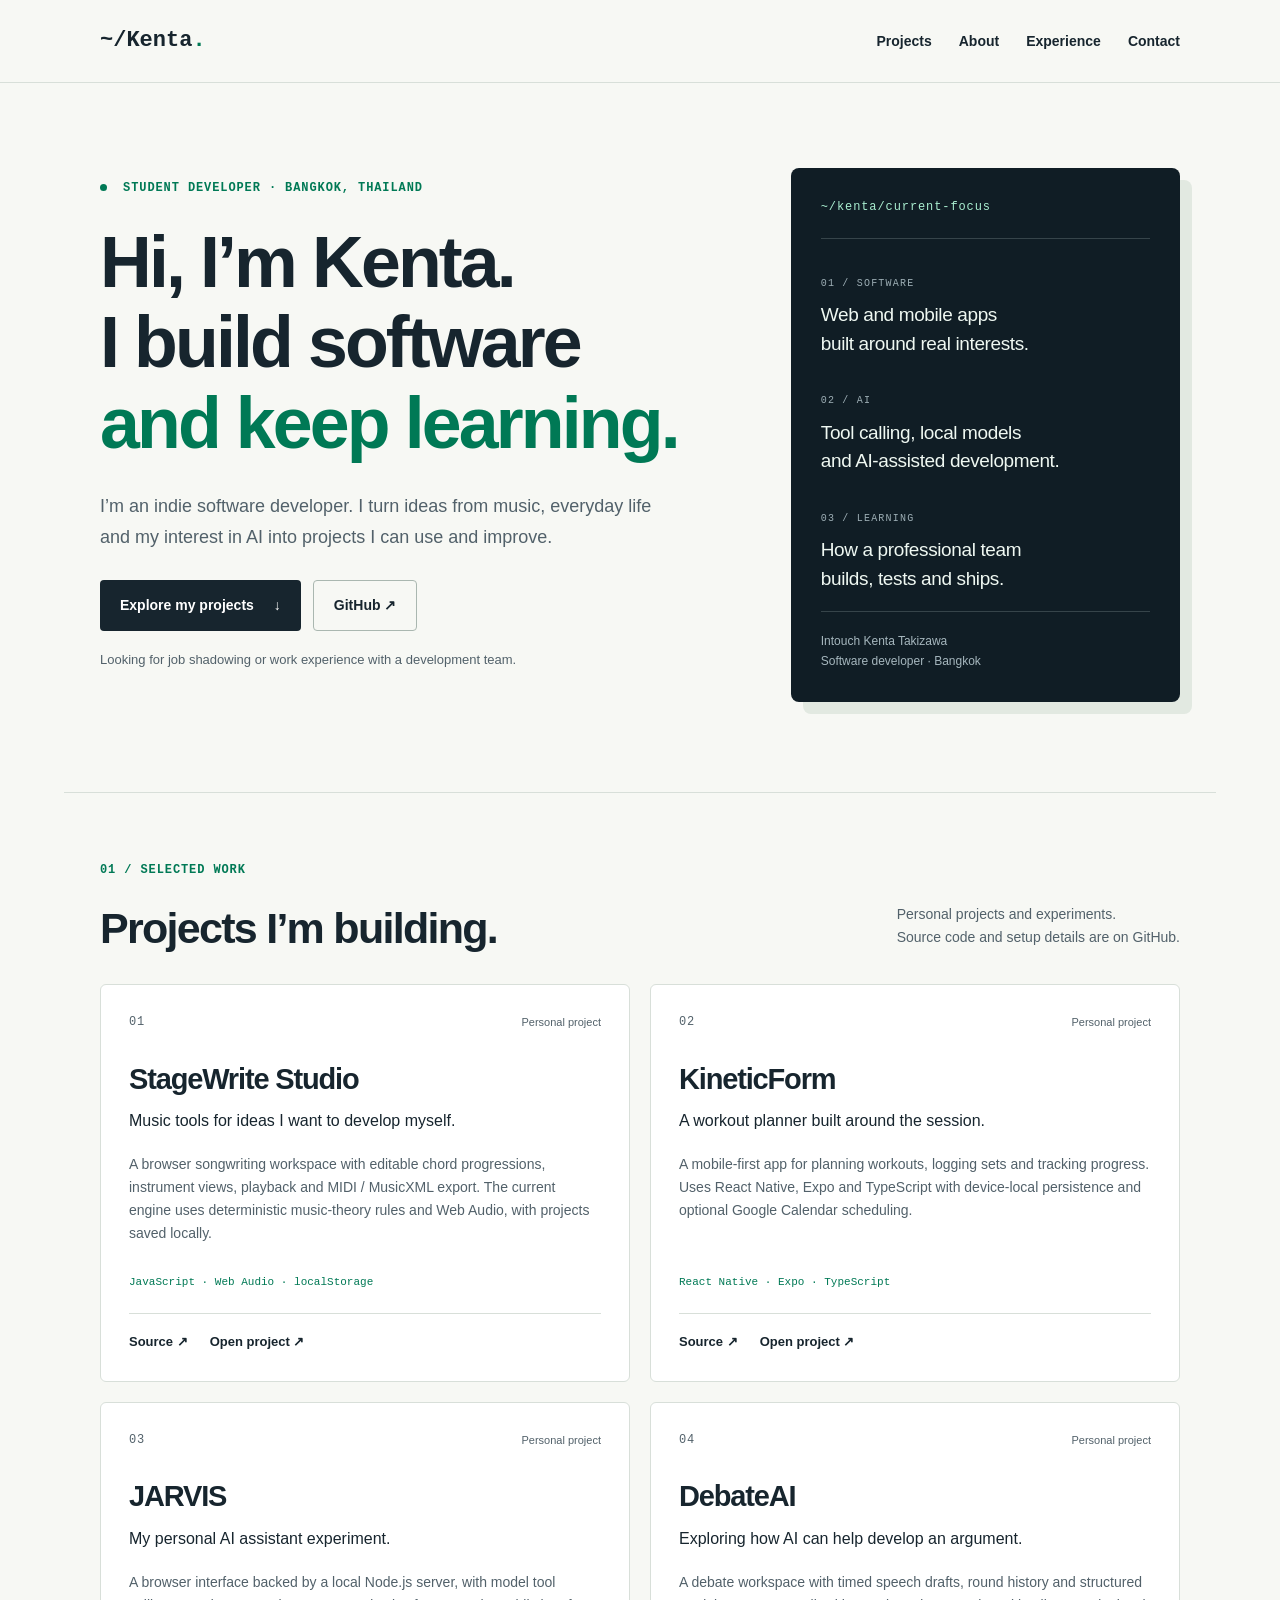
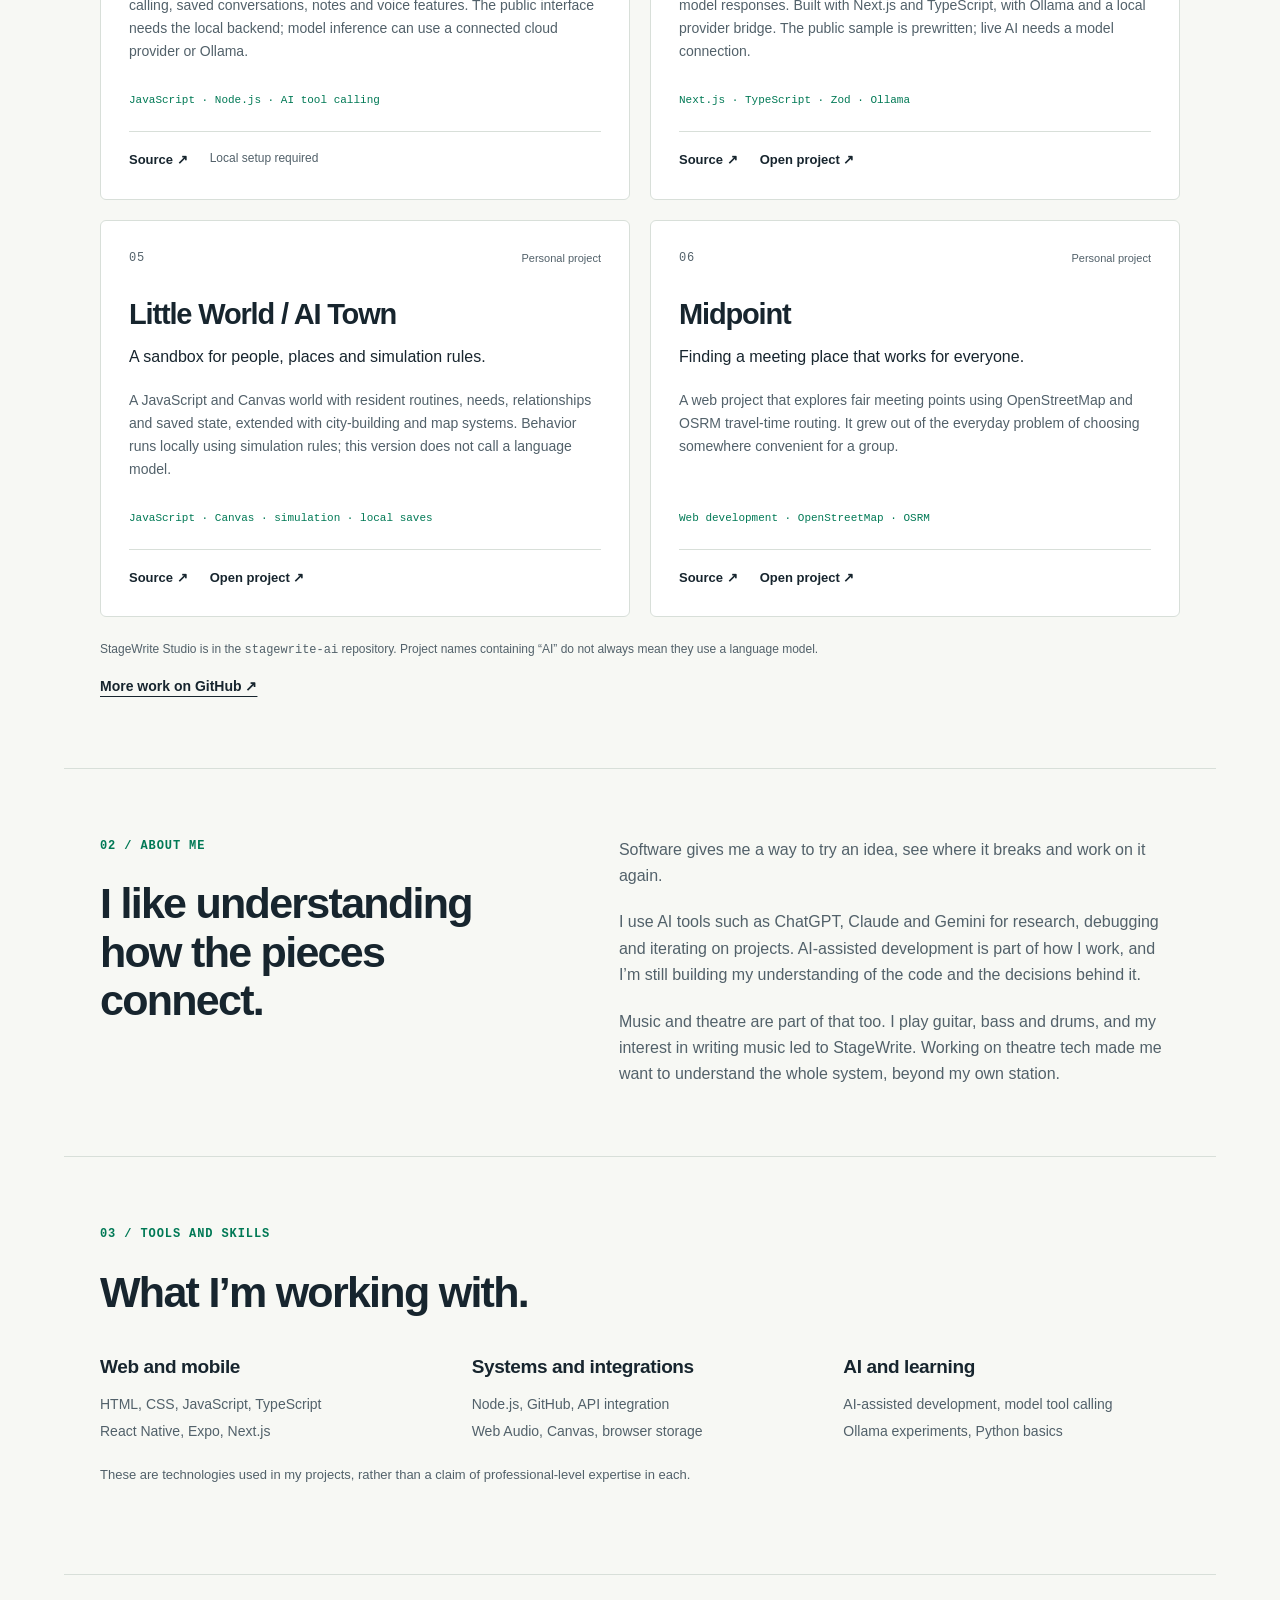
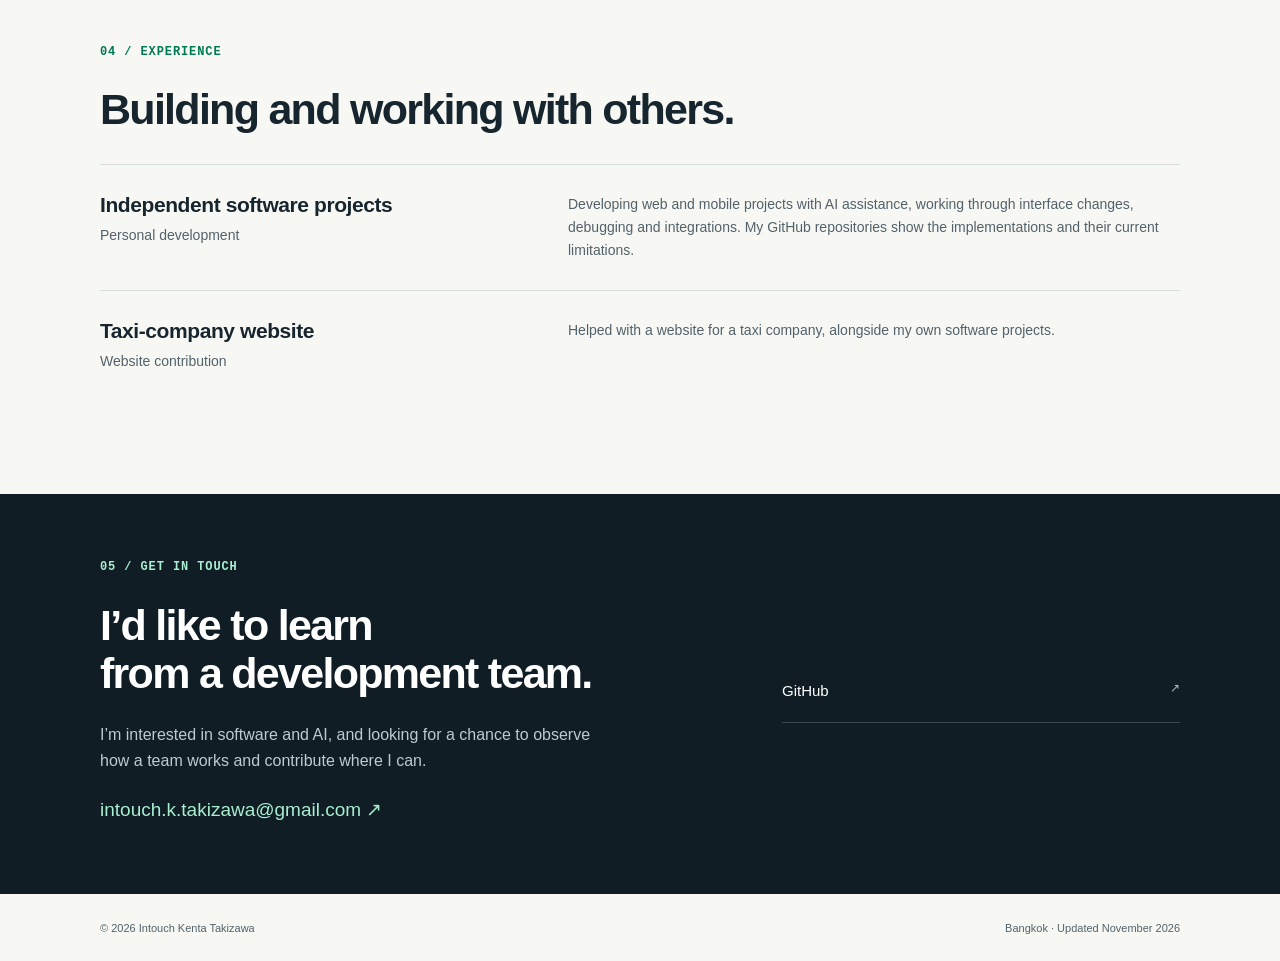
==== commit a47a35e9: "Remove CV links and identifying school details" ====
--- a/index.html
+++ b/index.html
@@ -4,7 +4,7 @@
 <meta charset="utf-8">
 <meta name="viewport" content="width=device-width, initial-scale=1">
 <title>Kenta Takizawa | Student Software Developer</title>
-<meta name="description" content="Kenta Takizawa is a Year 10 IGCSE student and indie software developer in Bangkok. Explore StageWrite Studio, KineticForm, JARVIS, DebateAI, Little World and Midpoint.">
+<meta name="description" content="Kenta Takizawa is a indie software developer in Bangkok. Explore StageWrite Studio, KineticForm, JARVIS, DebateAI, Little World and Midpoint.">
 <meta name="theme-color" content="#101d25">
 <meta property="og:title" content="Kenta Takizawa | Student Software Developer">
 <meta property="og:description" content="Software projects, AI experiments and what I am learning as a student developer in Bangkok.">
@@ -24,7 +24,6 @@
 <a href="#about">About</a>
 <a href="#experience">Experience</a>
 <a href="#contact">Contact</a>
-<a class="nav-cv" href="cv/Kenta-Takizawa-CV.pdf">CV ↗</a>
 </nav>
 </div>
 </header>
@@ -37,7 +36,7 @@
 <h1 id="hero-title">Hi, I’m Kenta.<br>I build software<br>
 <span>and keep learning.</span>
 </h1>
-<p class="intro">I’m a Year 10 IGCSE student at SPIP and an indie software developer. I turn ideas from music, everyday life and my interest in AI into projects I can use and improve.</p>
+<p class="intro">I’m an indie software developer. I turn ideas from music, everyday life and my interest in AI into projects I can use and improve.</p>
 <div class="actions">
 <a class="button primary" href="#projects">Explore my projects <span aria-hidden="true">↓</span>
 </a>
@@ -59,7 +58,7 @@
 <span>03 / LEARNING</span>
 <p>How a professional team<br>builds, tests and ships.</p>
 </div>
-<p class="aside-footer">Intouch Kenta Takizawa<br>Year 10 · IGCSE · SPIP</p>
+<p class="aside-footer">Intouch Kenta Takizawa<br>Software developer · Bangkok</p>
 </aside>
 </section>
 <section id="projects" class="section wrap">
@@ -165,7 +164,7 @@
 <h2>I like understanding<br>how the pieces connect.</h2>
 </div>
 <div class="about-copy">
-<p>I’m studying IGCSE at Satit Prasarnmit International Programme (SPIP) in Bangkok, including Computer Science, Mathematics and the sciences. Software gives me a way to try an idea, see where it breaks and work on it again.</p>
+<p>Software gives me a way to try an idea, see where it breaks and work on it again.</p>
 <p>I use AI tools such as ChatGPT, Claude and Gemini for research, debugging and iterating on projects. AI-assisted development is part of how I work, and I’m still building my understanding of the code and the decisions behind it.</p>
 <p>Music and theatre are part of that too. I play guitar, bass and drums, and my interest in writing music led to StageWrite. Working on theatre tech made me want to understand the whole system, beyond my own station.</p>
 </div>
@@ -207,13 +206,6 @@
 </div>
 <p>Helped with a website for a taxi company, alongside my own software projects.</p>
 </article>
-<article>
-<div>
-<h3>Theatre Tech Director</h3>
-<p class="muted">SPIP school theatre · Current</p>
-</div>
-<p>Leading technical production for <em>The Clique</em>, including lighting, projection and show control. Previously led the tech team and operated projection for <em>Aladdin</em> in June 2026. I want to help the next team learn the systems too.</p>
-</article>
 </div>
 </section>
 <section id="contact" class="contact-section">
@@ -225,10 +217,6 @@
 <a class="contact-email" href="mailto:intouch.k.takizawa@gmail.com">intouch.k.takizawa@gmail.com ↗</a>
 </div>
 <div class="contact-links">
-<a href="cv/Kenta-Takizawa-CV.pdf">Download CV <span>PDF ↗</span>
-</a>
-<a href="cv/Kenta-Takizawa-CV.docx">Editable CV <span>Word ↗</span>
-</a>
 <a href="https://github.com/IntouchKtakizawa">GitHub <span>↗</span>
 </a>
 </div>
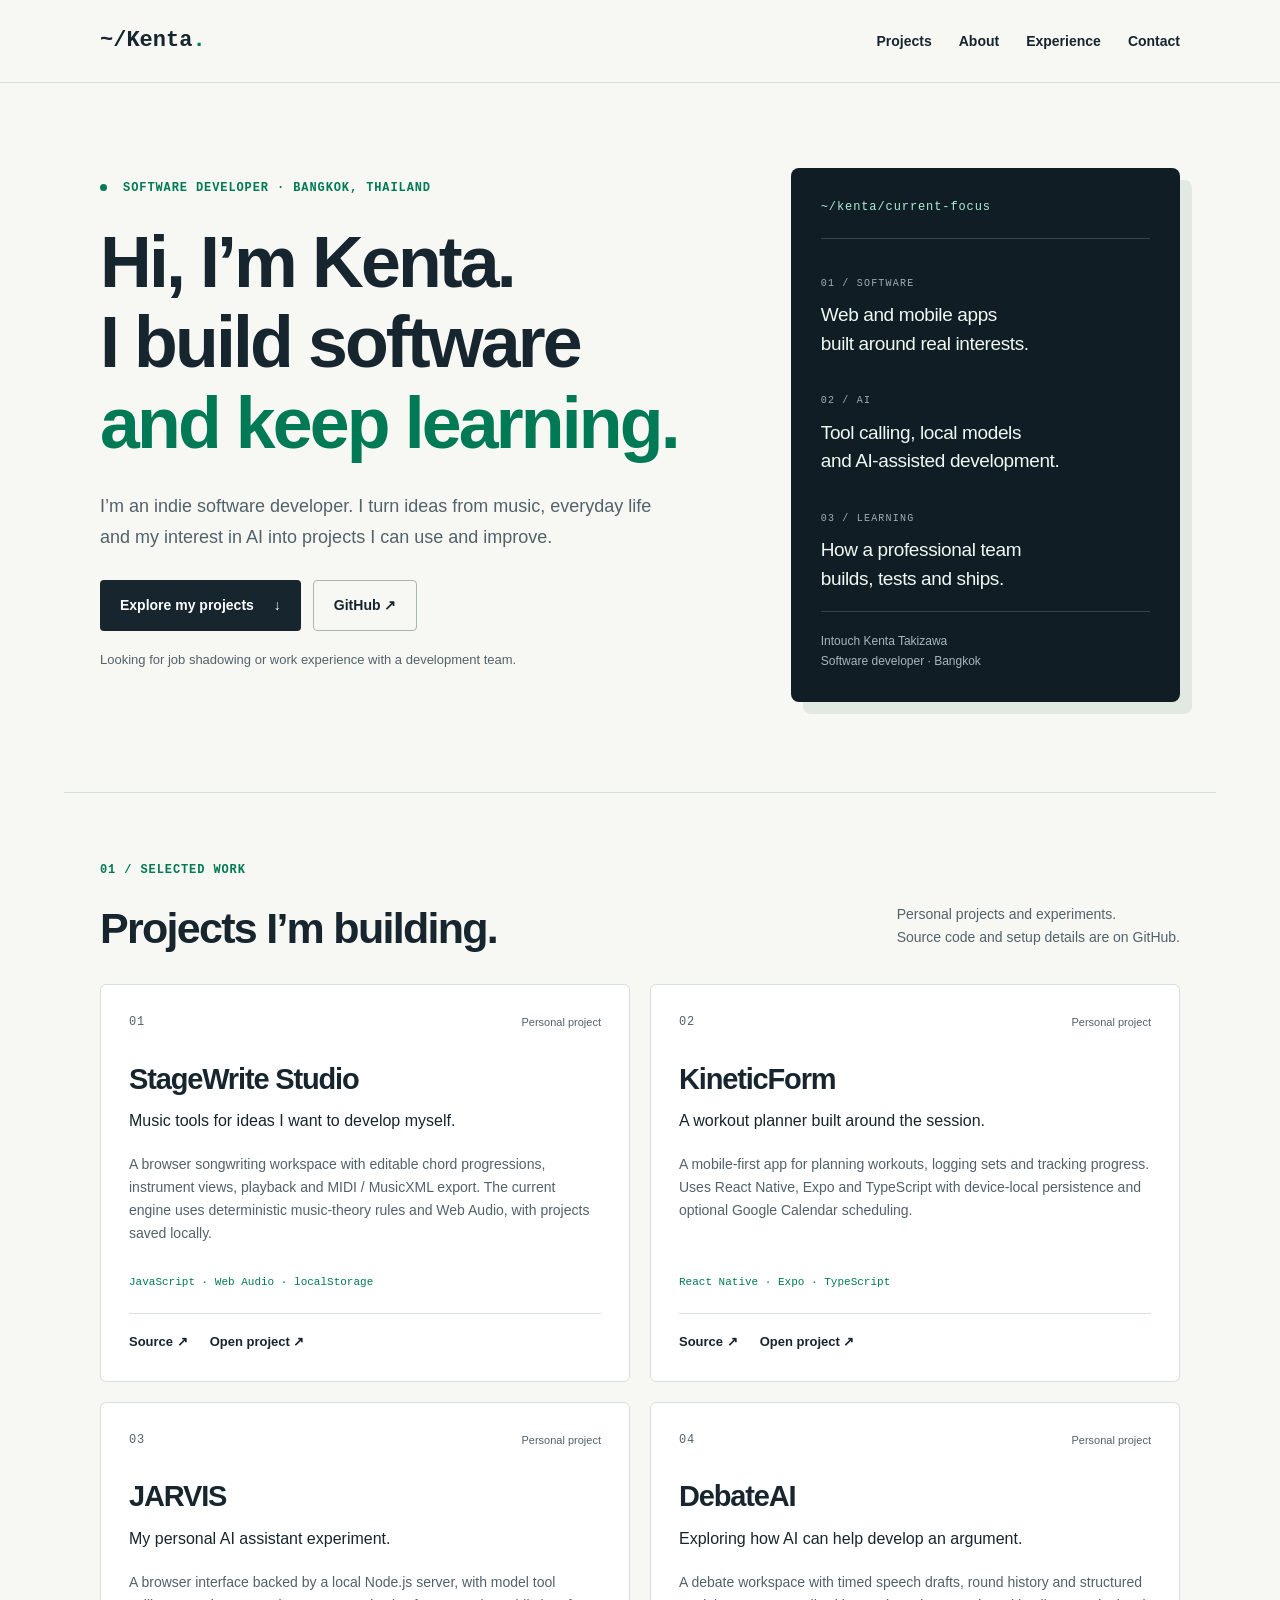
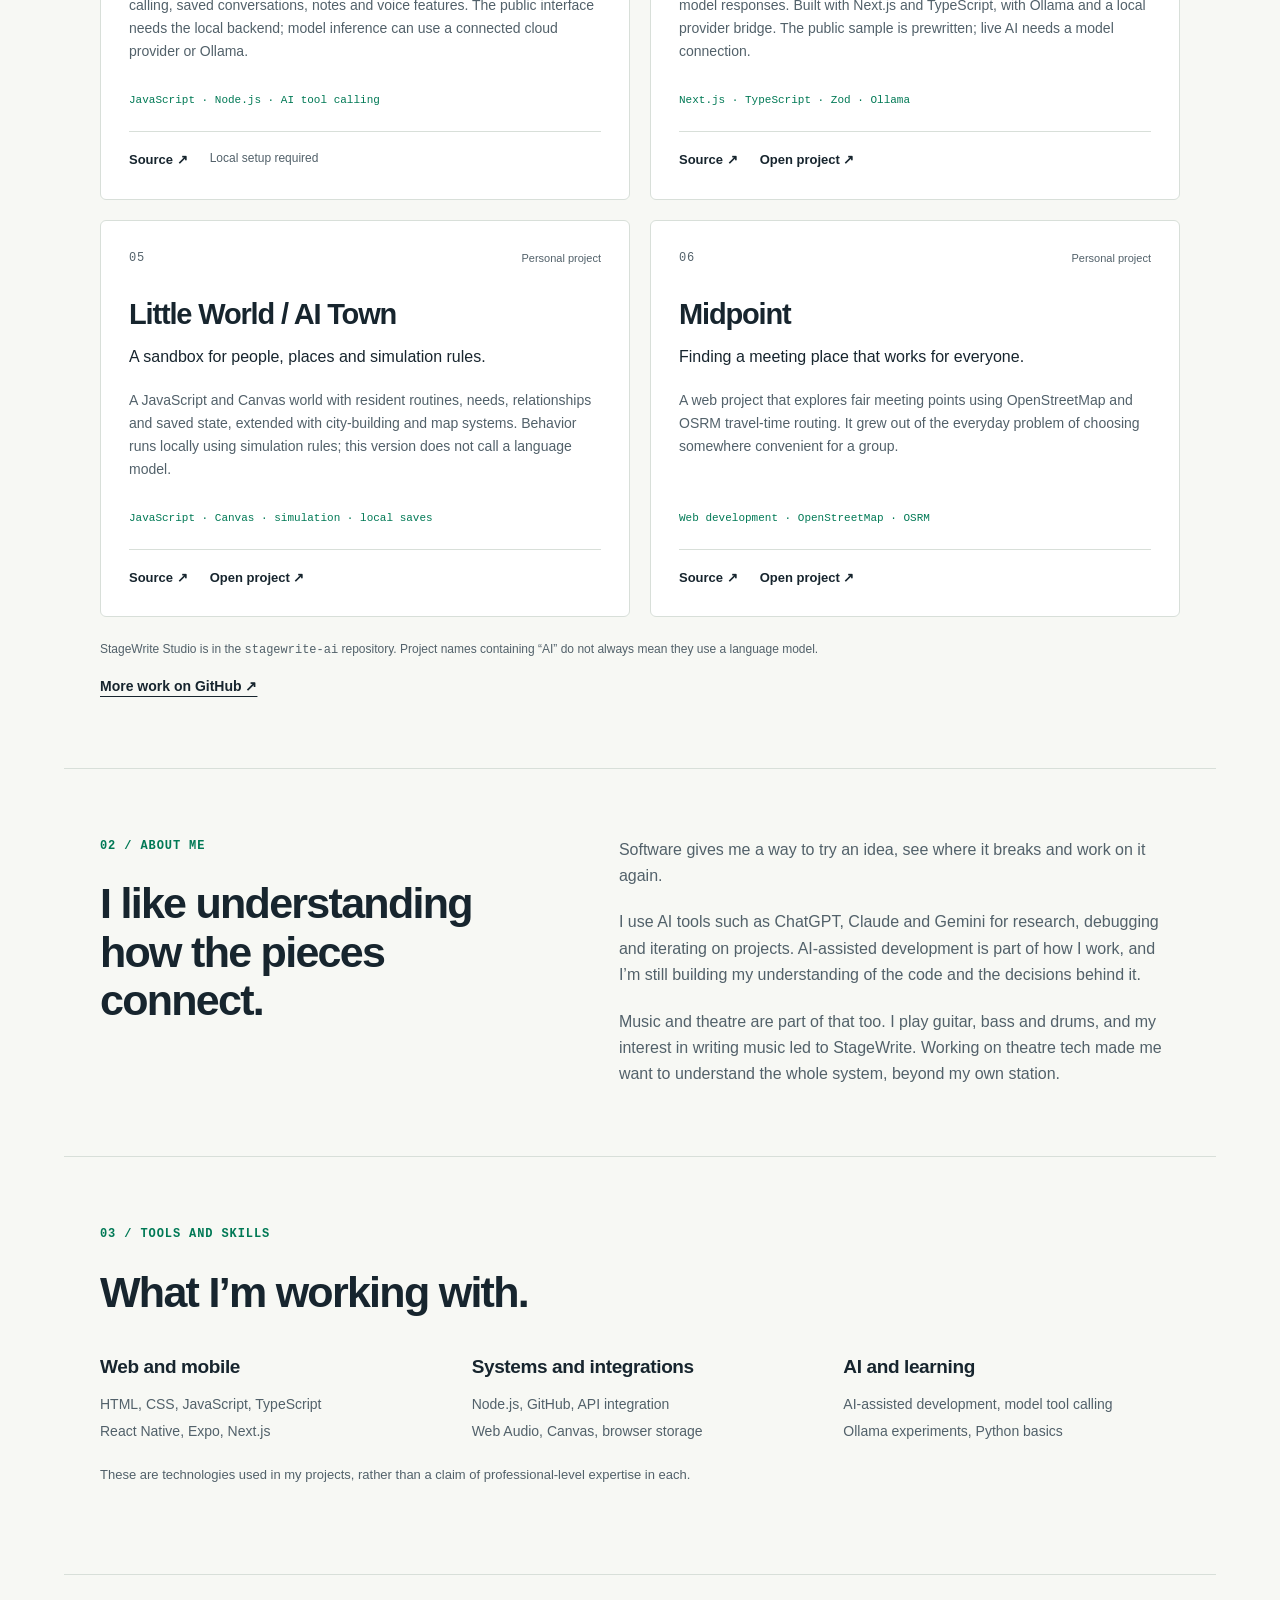
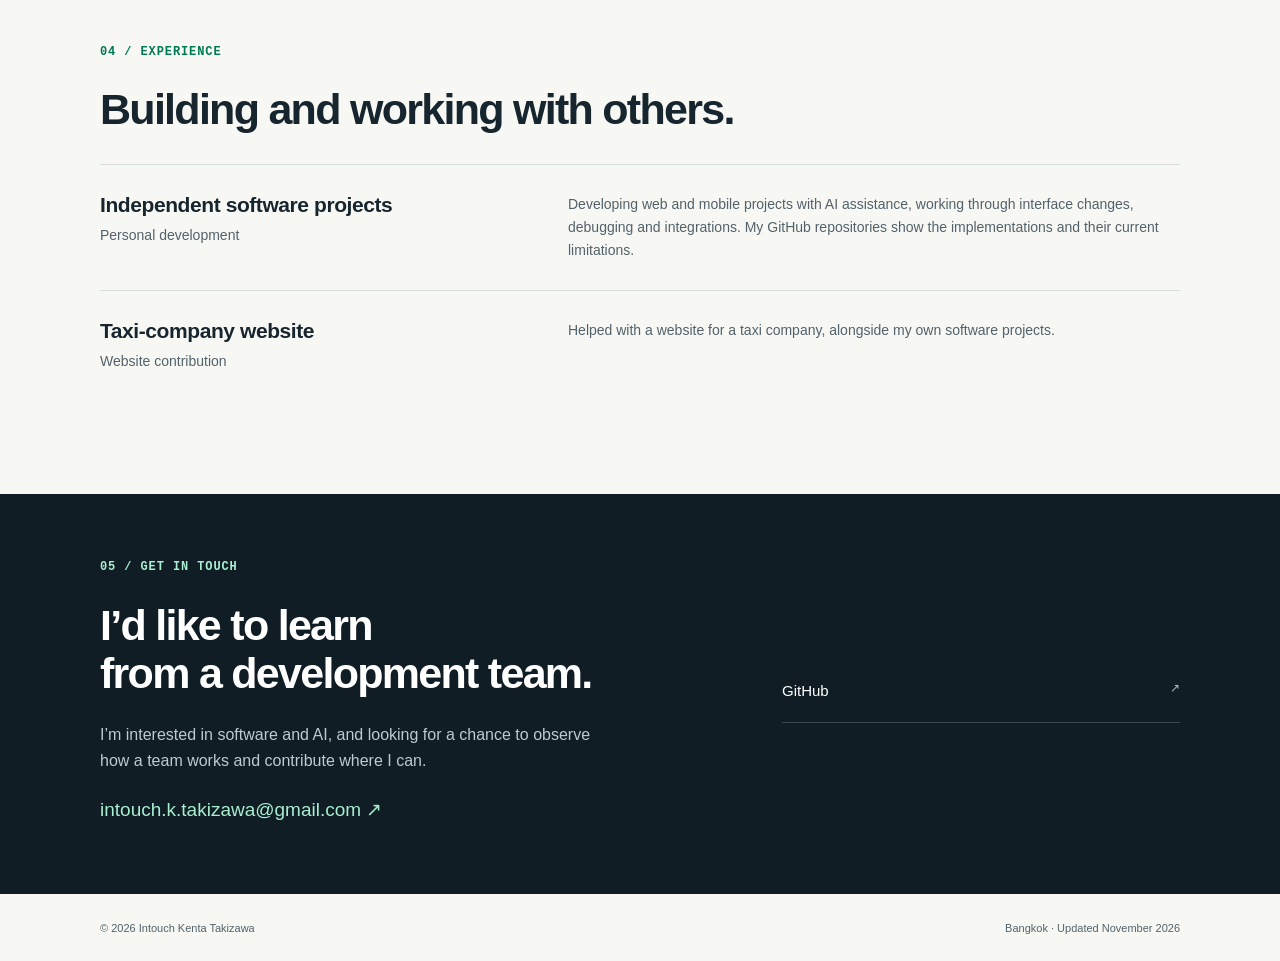
==== commit 80ee6246: "Remove remaining education labels from portfolio metadata and intro" ====
--- a/index.html
+++ b/index.html
@@ -3,11 +3,11 @@
 <head>
 <meta charset="utf-8">
 <meta name="viewport" content="width=device-width, initial-scale=1">
-<title>Kenta Takizawa | Student Software Developer</title>
-<meta name="description" content="Kenta Takizawa is a indie software developer in Bangkok. Explore StageWrite Studio, KineticForm, JARVIS, DebateAI, Little World and Midpoint.">
+<title>Kenta Takizawa | Software Developer</title>
+<meta name="description" content="Kenta Takizawa is an indie software developer in Bangkok. Explore StageWrite Studio, KineticForm, JARVIS, DebateAI, Little World and Midpoint.">
 <meta name="theme-color" content="#101d25">
-<meta property="og:title" content="Kenta Takizawa | Student Software Developer">
-<meta property="og:description" content="Software projects, AI experiments and what I am learning as a student developer in Bangkok.">
+<meta property="og:title" content="Kenta Takizawa | Software Developer">
+<meta property="og:description" content="Software projects, AI experiments and what I am learning as a software developer in Bangkok.">
 <meta property="og:type" content="website">
 <link rel="stylesheet" href="style.css">
 <script src="script.js" defer>
@@ -32,7 +32,7 @@
 <div class="hero-copy">
 <p class="eyebrow">
 <span class="status-dot" aria-hidden="true">
-</span> Student developer · Bangkok, Thailand</p>
+</span> Software developer · Bangkok, Thailand</p>
 <h1 id="hero-title">Hi, I’m Kenta.<br>I build software<br>
 <span>and keep learning.</span>
 </h1>
